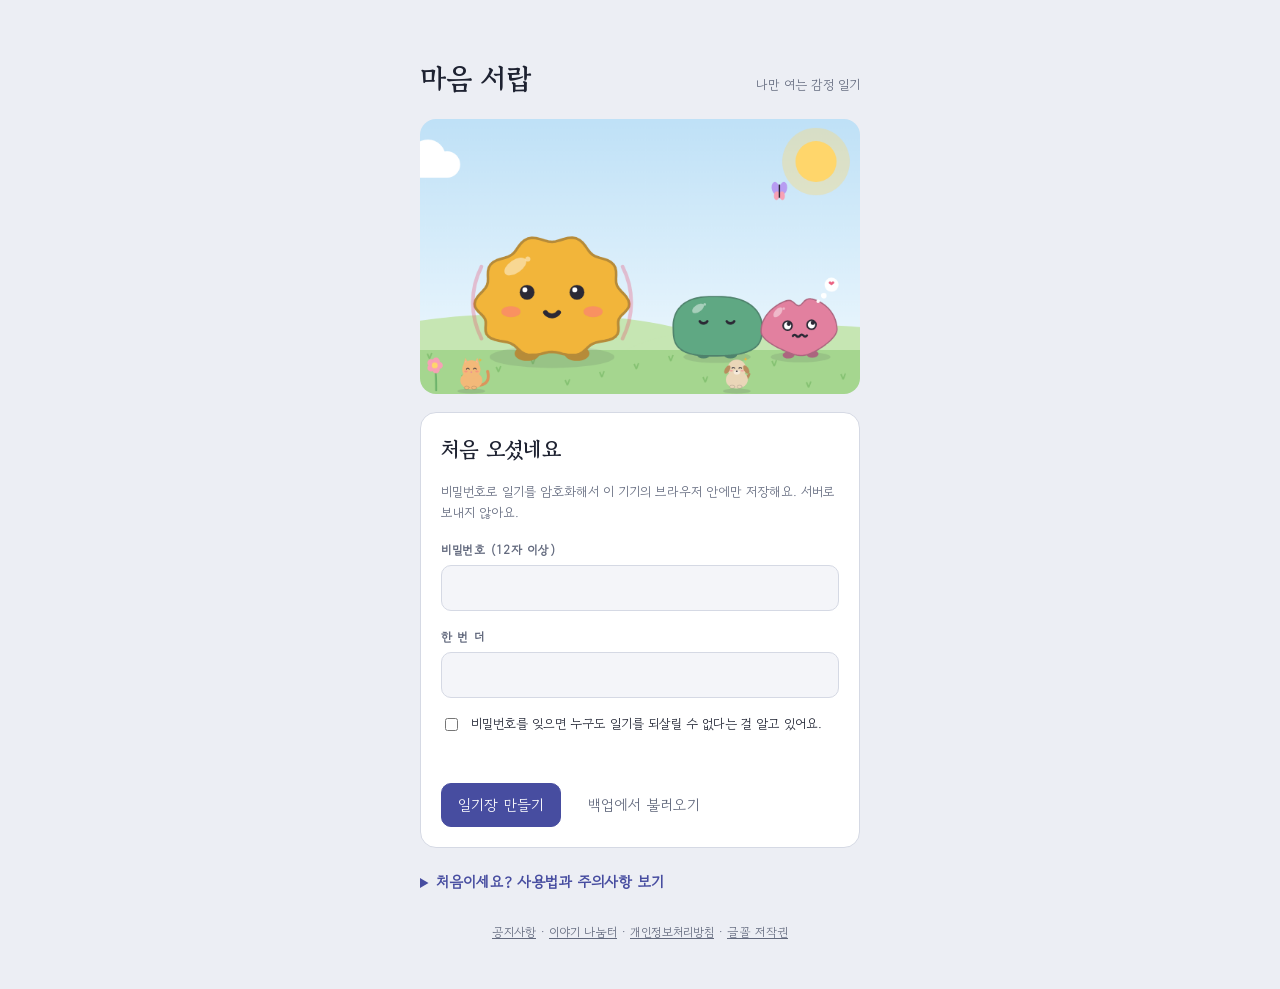
==== index.html @ 849ded2a "Link notices from diary footer" ====
<!doctype html>
<html lang="ko">
<head>
<meta charset="utf-8">
<meta name="viewport" content="width=device-width, initial-scale=1, viewport-fit=cover">
<title>마음 서랍</title>
<meta name="description" content="세밀한 감정 단어와 귀여운 감정 캐릭터로 쓰는, 나만 여는 감정 일기">
<meta name="referrer" content="no-referrer">
<meta http-equiv="Content-Security-Policy" content="default-src 'self'; script-src 'self' 'unsafe-inline'; style-src 'self' 'unsafe-inline'; img-src 'self' blob: data:; media-src 'self' blob:; connect-src 'self'; font-src 'self'; object-src 'none'; base-uri 'self'; form-action 'none'">
<meta name="theme-color" content="#474DA0">
<link rel="stylesheet" href="fonts/fonts.css">
<link rel="manifest" href="manifest.webmanifest">
<link rel="icon" href="icon-192.png">
<link rel="apple-touch-icon" href="apple-touch-icon.png">
<style>
:root{color-scheme:light;padding-top:env(safe-area-inset-top,0px);padding-bottom:env(safe-area-inset-bottom,0px)}
body{margin:0;font-family:system-ui,sans-serif;font-size:14px}
img{max-width:100%}
[hidden]{display:none!important}
.site-foot{text-align:center;font-size:12px;color:var(--muted);padding-top:24px}
.site-foot a{color:var(--muted)}
</style>

<meta name="claude:viewport-fit-sides" content="cover">
<style>
/* Layout: 한 줄 세로 흐름의 일기장. 잠금 화면 → 쓰기 / 기록 / 보관 세 탭. 그림은 감정 색으로 자동 생성 */
:root{
  --bg:#ECEEF4; --surface:#FFFFFF; --sunk:#F4F5F9; --ink:#1E2231; --muted:#636A7E; --line:#D5D9E4;
  --accent:#474DA0; --accent-ink:#FFFFFF; --danger:#B83A32;
  --f-display:"Gowun Batang",serif;
  --f-ui:"Gowun Dodum","Apple SD Gothic Neo","Malgun Gothic",system-ui,sans-serif;
}
@media (prefers-color-scheme: dark){:root:not([data-theme="light"]){
  --bg:#13151D; --surface:#1C1F2A; --sunk:#171922; --ink:#E7E9F1; --muted:#9BA1B5; --line:#2D3142;
  --accent:#A2A7F2; --accent-ink:#15172A; --danger:#F08A80; color-scheme:dark}}
:root[data-theme="dark"]{
  --bg:#13151D; --surface:#1C1F2A; --sunk:#171922; --ink:#E7E9F1; --muted:#9BA1B5; --line:#2D3142;
  --accent:#A2A7F2; --accent-ink:#15172A; --danger:#F08A80; color-scheme:dark}
body{background:var(--bg);color:var(--ink);font-family:var(--f-ui);font-size:15px;line-height:1.6;
  padding-left:max(16px,env(safe-area-inset-left,0px));padding-right:max(16px,env(safe-area-inset-right,0px));padding-block:20px 48px}
*{box-sizing:border-box}
.wrap{max-width:760px;margin:0 auto;display:flex;flex-direction:column;gap:20px}
h1,h2,h3{font-family:var(--f-display);font-weight:700;text-wrap:balance;margin:0}
h1{font-size:28px;letter-spacing:-.01em}
h2{font-size:21px}
p{margin:0}
.muted{color:var(--muted)}
.small{font-size:13px}
button,input,textarea,select{font:inherit;color:inherit}
button{cursor:pointer}
:focus-visible{outline:2px solid var(--accent);outline-offset:2px}
.btn{border:1px solid var(--line);background:var(--surface);border-radius:10px;padding:9px 16px;font-weight:500}
.btn:hover{border-color:var(--accent)}
.btn.primary{background:var(--accent);color:var(--accent-ink);border-color:var(--accent)}
.btn.primary:hover{filter:brightness(1.08)}
.btn.danger{color:var(--danger);border-color:var(--danger);background:transparent}
.btn.ghost{background:transparent;border-color:transparent;color:var(--muted)}
.btn.ghost:hover{color:var(--ink)}
.btn:disabled{opacity:.5;cursor:not-allowed}
.btn.big{padding:12px 22px;font-size:16px;border-radius:12px}
.backup-main{border-color:var(--accent)}
input[type=password],input[type=text],input[type=date],textarea{width:100%;background:var(--sunk);border:1px solid var(--line);border-radius:10px;padding:10px 12px}
#eTitle{font-family:var(--f-display)}
textarea{resize:vertical;min-height:140px;font-family:var(--f-display);font-size:16px;line-height:1.85}
label.lbl{display:block;font-size:12px;font-weight:600;letter-spacing:.06em;color:var(--muted);margin-bottom:6px}
.field{display:flex;flex-direction:column}
.row{display:flex;gap:10px;flex-wrap:wrap;align-items:center}
.panel{background:var(--surface);border:1px solid var(--line);border-radius:16px;padding:20px;display:flex;flex-direction:column;gap:16px}
.msg{font-size:13px;min-height:1.2em}
.msg.err{color:var(--danger)}
.msg.ok{color:var(--accent)}

/* lock */
.lock{max-width:440px;margin:4vh auto 0;display:flex;flex-direction:column;gap:18px}
.lock canvas{width:100%;height:auto;border-radius:16px;display:block}
.brand{display:flex;align-items:baseline;justify-content:space-between;gap:12px}

/* header + tabs */
header.top{display:flex;justify-content:space-between;align-items:center;gap:12px;flex-wrap:wrap}
.tabs{display:flex;gap:4px;background:var(--surface);border:1px solid var(--line);border-radius:12px;padding:4px}
.tabs button{border:0;background:transparent;padding:7px 14px;border-radius:9px;color:var(--muted);font-weight:500}
.tabs button[aria-selected=true]{background:var(--accent);color:var(--accent-ink)}

/* art */
.art{width:100%;height:auto;aspect-ratio:16/10;border-radius:14px;display:block;max-width:100%}

/* emotion picker */
.fams{display:flex;gap:6px;flex-wrap:wrap}
.fam{border:1px solid var(--line);background:var(--sunk);border-radius:999px;padding:5px 12px 5px 9px;font-size:13px;display:inline-flex;align-items:center;gap:6px}
.fam .dot{width:10px;height:10px;border-radius:50%}
.fam[aria-pressed=true]{border-color:var(--ink);background:var(--surface);font-weight:600}
.words{display:grid;grid-template-columns:repeat(auto-fill,minmax(170px,1fr));gap:8px;max-height:300px;overflow:auto;padding:2px}
.word{text-align:left;border:1px solid var(--line);background:var(--surface);border-radius:10px;padding:6px 10px 6px 6px;display:grid;grid-template-columns:44px 1fr;gap:6px;align-items:center;min-width:0;border-left-width:4px}
.word canvas{width:44px;height:44px;display:block}
.word div{display:flex;flex-direction:column;gap:1px;min-width:0}
.word b{font-family:var(--f-display);font-size:16px;font-weight:700}
.word span{font-size:12px;color:var(--muted);line-height:1.4}
.word[aria-pressed=true]{background:var(--sunk);outline:2px solid var(--ink);outline-offset:-1px}
.chips{display:flex;gap:6px;flex-wrap:wrap;min-height:30px;align-items:center}
.chip{display:inline-flex;align-items:center;gap:6px;border-radius:999px;padding:3px 10px;font-size:13px;font-weight:600;border:1px solid var(--line);background:var(--sunk)}
.chip i{width:8px;height:8px;border-radius:50%;display:inline-block}
.chip.main{border-color:var(--accent);background:var(--surface)}
.deco{border:1px solid var(--line);border-radius:12px;padding:10px 14px;background:var(--sunk)}
.deco summary{cursor:pointer;font-weight:600}
.deco-body{display:flex;flex-direction:column;gap:12px;padding-top:12px}
.chip button{border:0;background:none;padding:0 0 0 2px;color:var(--muted);font-size:15px;line-height:1}
input[type=range]{width:100%;accent-color:var(--accent)}
.scale{display:flex;justify-content:space-between;font-size:12px;color:var(--muted)}

/* list */
.month{display:flex;flex-direction:column;gap:10px}
.month-head{display:flex;justify-content:space-between;align-items:center;gap:10px;flex-wrap:wrap}
.strip{display:flex;gap:3px;flex-wrap:wrap}
.strip i{width:10px;height:10px;border-radius:3px}
.card{display:grid;grid-template-columns:132px 1fr;gap:14px;text-align:left;background:var(--surface);border:1px solid var(--line);border-radius:14px;padding:10px;align-items:center;width:100%}
.card:hover{border-color:var(--accent)}
.card canvas{width:132px;height:auto;aspect-ratio:16/10;border-radius:9px;display:block}
.card .meta{min-width:0;display:flex;flex-direction:column;gap:4px}
.card .date{font-size:12px;color:var(--muted);font-variant-numeric:tabular-nums}
.card .t{font-family:var(--f-display);font-weight:700;font-size:17px;overflow:hidden;text-overflow:ellipsis;white-space:nowrap}
.card .ex{font-family:var(--f-display);font-size:13px;color:var(--muted);overflow:hidden;display:-webkit-box;-webkit-line-clamp:2;-webkit-box-orient:vertical}
.cal{display:grid;grid-template-columns:repeat(7,minmax(0,1fr));gap:4px}
.cal .dow{font-size:12px;text-align:center;color:var(--muted);font-weight:600}
.cal .sun{color:var(--danger)}
.day{aspect-ratio:1/1.1;border-radius:10px;background:var(--sunk);border:1px solid transparent;display:flex;flex-direction:column;align-items:center;padding:3px 2px;min-width:0;position:relative;font:inherit;color:inherit}
.day .n{font-size:11px;font-variant-numeric:tabular-nums;color:var(--muted);align-self:flex-start;padding-left:4px;line-height:1.2}
.day canvas{width:82%;max-width:60px;height:auto;aspect-ratio:1;margin-top:-2px}
.day:not(.blank){cursor:pointer}
.day.has{border-color:var(--line)}
.day:not(.blank):hover{border-color:var(--accent)}
.day.today{outline:2px solid var(--accent);outline-offset:-1px}
.day.sel{border-color:var(--ink);border-width:2px}
.day.blank{background:transparent}
.day .cnt{position:absolute;top:3px;right:4px;font-size:10px;font-weight:600;background:var(--ink);color:var(--bg);border-radius:999px;min-width:16px;height:16px;line-height:16px;text-align:center}
@media (prefers-reduced-motion:no-preference){.day.has:hover canvas{animation:boing .45s cubic-bezier(.3,1.6,.5,1)}}
.month-top{display:flex;align-items:center;gap:12px;background:var(--sunk);border-radius:12px;padding:8px 12px}
.month-top canvas{width:60px;height:60px}
.month-top div{display:flex;flex-direction:column}
.month-top b{font-family:var(--f-display);font-size:20px}
.mgrid{display:grid;grid-template-columns:repeat(auto-fill,minmax(96px,1fr));gap:8px}
.mthumb{position:relative;aspect-ratio:1;border-radius:10px;overflow:hidden;background:var(--sunk);border:1px solid var(--line);display:flex;align-items:center;justify-content:center;max-width:100%}
.mthumb img,.mthumb video{width:100%;height:100%;object-fit:cover;display:block}
.mthumb.click{cursor:pointer}
.mph{font-size:12px;color:var(--muted);text-align:center;padding:6px}
.mthumb .play{position:absolute;left:6px;bottom:6px;background:rgba(0,0,0,.55);color:#FFFFFF;border-radius:999px;width:24px;height:24px;font-size:10px;display:flex;align-items:center;justify-content:center}
.mthumb .mx{position:absolute;top:4px;right:4px;width:26px;height:26px;border-radius:50%;border:0;background:rgba(0,0,0,.6);color:#FFFFFF;font-size:16px;line-height:1}
.viewer{position:fixed;inset:0;z-index:50;background:rgba(10,10,16,.92);display:flex;flex-direction:column;align-items:center;justify-content:center;gap:14px;padding:max(16px,env(safe-area-inset-top,0px)) max(16px,env(safe-area-inset-right,0px)) max(16px,env(safe-area-inset-bottom,0px)) max(16px,env(safe-area-inset-left,0px))}
.viewer img,.viewer video{max-width:100%;max-height:80vh;border-radius:10px}
.cal-hint{font-size:12px;color:var(--muted)}
.empty{text-align:center;padding:40px 16px;color:var(--muted);display:flex;flex-direction:column;gap:12px;align-items:center}
.body-text{font-family:var(--f-display);font-size:17px;line-height:1.95;white-space:pre-wrap;word-break:keep-all;overflow-wrap:anywhere}
.notice{border:1px solid var(--line);background:var(--sunk);border-radius:14px;padding:14px 16px;display:flex;flex-direction:column;gap:8px}
.notice h3{font-size:16px}
.notice ul{margin:0;padding-left:18px;display:flex;flex-direction:column;gap:4px;font-size:13px;line-height:1.55}
.notice li b{color:var(--ink)}
.notice .soft{font-size:12px;color:var(--muted)}
.notice ol{margin:0;padding-left:20px;display:flex;flex-direction:column;gap:8px;font-size:13px;line-height:1.6}
.notice ol li::marker{font-weight:700;color:var(--accent)}
.help-toggle{display:flex;flex-direction:column;gap:12px}
.help-toggle summary{cursor:pointer;font-weight:600;color:var(--accent);padding:4px 0}
.help-toggle[open] summary{margin-bottom:12px}
.help-toggle .notice+.notice{margin-top:12px}
.confirm{border:1px solid var(--danger);border-radius:12px;padding:14px;display:flex;flex-direction:column;gap:10px}
@media (max-width:480px){.card{grid-template-columns:96px 1fr}.card canvas{width:96px}h1{font-size:24px}}
@media (prefers-reduced-motion:no-preference){.boing{animation:boing .45s cubic-bezier(.3,1.6,.5,1)}@keyframes boing{0%{transform:scale(.85)}60%{transform:scale(1.08)}100%{transform:scale(1)}}.fade{animation:fade .35s ease}@keyframes fade{from{opacity:.4;transform:translateY(4px)}to{opacity:1;transform:none}}}
</style>
</head>
<body>


<!-- ============ 잠금 화면 ============ -->
<section id="lockView" class="lock">
  <div class="brand"><h1>마음 서랍</h1><span class="muted small">나만 여는 감정 일기</span></div>
  <canvas id="lockArt" width="600" height="375" aria-hidden="true"></canvas>
  <div id="noStorage" class="panel" hidden><p class="msg err">이 창에서는 브라우저 저장소를 쓸 수 없어요. 시크릿 창이거나 사이트 데이터가 막혀 있을 수 있어요. 일반 창에서 열어 주세요.</p></div>

  <form id="setupForm" class="panel" hidden autocomplete="off">
    <h2>처음 오셨네요</h2>
    <p class="muted small">비밀번호로 일기를 암호화해서 이 기기의 브라우저 안에만 저장해요. 서버로 보내지 않아요.</p>
    <div class="field"><label class="lbl" for="pw1">비밀번호 (12자 이상)</label><input id="pw1" type="password" minlength="12" required></div>
    <div class="field"><label class="lbl" for="pw2">한 번 더</label><input id="pw2" type="password" required></div>
    <label class="row small"><input id="pwAgree" type="checkbox" required> 비밀번호를 잊으면 누구도 일기를 되살릴 수 없다는 걸 알고 있어요.</label>
    <p id="setupMsg" class="msg"></p>
    <div class="row"><button class="btn primary" type="submit">일기장 만들기</button><button class="btn ghost" type="button" id="toImport1">백업에서 불러오기</button></div>
  </form>

  <form id="unlockForm" class="panel" hidden autocomplete="off">
    <div class="field"><label class="lbl" for="pwIn">비밀번호</label><input id="pwIn" type="password" required autofocus></div>
    <p id="unlockMsg" class="msg"></p>
    <div class="row"><button class="btn primary" type="submit">열기</button><button class="btn ghost" type="button" id="forgotBtn">비밀번호를 잊었어요</button></div>
    <div id="forgotBox" class="confirm" hidden>
      <p class="small">비밀번호 없이는 열 수 없어요. 백업 파일이나 코드가 있다면 그걸로 불러올 수 있고, 아니면 모든 기록을 지우고 새로 시작해야 해요. 지우려면 아래에 <b>모두 지우기</b>라고 적어 주세요.</p>
      <input id="wipeText" type="text" placeholder="모두 지우기">
      <div class="row"><button class="btn danger" type="button" id="wipeBtn">기록 모두 지우기</button><button class="btn ghost" type="button" id="toImport2">백업에서 불러오기</button></div>
    </div>
  </form>

  <div id="importBoxLock" class="panel" hidden></div>
  <details class="help-toggle"><summary>처음이세요? 사용법과 주의사항 보기</summary><div class="guide-slot"></div><div class="notice-slot"></div></details>
</section>

<!-- ============ 앱 ============ -->
<div id="appView" class="wrap" hidden>
  <header class="top">
    <h1>마음 서랍</h1>
    <div class="row">
      <nav class="tabs" role="tablist">
        <button role="tab" id="tab-write" aria-selected="true">쓰기</button>
        <button role="tab" id="tab-list" aria-selected="false">기록</button>
        <button role="tab" id="tab-vault" aria-selected="false">백업</button>
        <button role="tab" id="tab-help" aria-selected="false">안내</button>
      </nav>
      <button class="btn" id="lockBtn" title="잠그기">잠그기</button>
    </div>
  </header>

  <div id="firstNotice" class="notice" hidden><div class="row" style="justify-content:space-between"><h3>마음 서랍에 오신 걸 환영해요</h3><button class="btn ghost small" id="hideNotice">확인했어요</button></div><p class="small">처음이라면 <b>안내</b> 탭에서 사용법과 주의사항을 먼저 읽어 주세요. 비밀번호를 잊거나 브라우저 기록을 지우면 일기가 사라질 수 있어서, 가끔 <b>백업</b> 탭에서 백업 파일을 저장해 두는 게 좋아요.</p></div>
  <div id="backupNudge" class="notice" hidden><div class="row" style="justify-content:space-between"><h3 id="nudgeTitle">백업한 지 오래됐어요</h3><button class="btn primary" id="nudgeGo">지금 백업하기</button></div><p class="small muted">휴대폰을 잃어버리거나 앱을 지워도 일기를 되살릴 수 있게, 백업 파일을 하나 저장해 두세요.</p></div>

  <!-- 쓰기 -->
  <section id="v-write" class="panel fade">
    <div class="row" style="justify-content:space-between"><h2 id="writeTitle">오늘의 마음</h2><input id="eDate" type="date" style="width:auto"></div>
    <canvas id="previewArt" class="art" width="600" height="375" aria-label="고른 감정으로 그려진 그림"></canvas>
    <div class="row" style="justify-content:space-between"><span class="muted small">대표 감정이 크게, 나머지 감정은 고른 순서대로 작게 나와요. 세기를 올리면 더 크게 움직여요.</span></div>
    <details class="deco" open><summary>그림 꾸미기</summary>
      <div class="deco-body">
        <div class="field"><span class="lbl">배경</span><div id="sceneChips" class="fams"></div></div>
        <div class="field"><span class="lbl">동물 친구</span><div id="animalChips" class="fams"></div></div>
        <div class="field"><span class="lbl">소품</span><div id="propChips" class="fams"></div></div>
        <p class="muted small">동물 친구와 꽃, 화분, 풍선, 구름은 대표 감정에 따라 표정과 모양이 바뀌어요.</p>
      </div>
    </details>

    <div class="field">
      <label class="lbl">지금 마음에 가까운 단어 (몇 개든 괜찮아요 · 단어를 누르면 대표 감정이 돼요)</label>
      <div id="chips" class="chips"></div>
    </div>
    <input id="search" type="text" placeholder="단어 검색 (예: 허전, 뿌듯)">
    <div id="fams" class="fams"></div>
    <div id="words" class="words"></div>

    <div class="field">
      <label class="lbl" for="intensity">얼마나 강했나요</label>
      <input id="intensity" type="range" min="1" max="5" value="3">
      <div class="scale"><span>살짝</span><span>보통</span><span>아주 강하게</span></div>
    </div>
    <div class="field"><label class="lbl" for="eTitle">한 줄 제목</label><input id="eTitle" type="text" maxlength="60" placeholder="오늘을 한 줄로 부른다면"></div>
    <div class="field"><label class="lbl" for="eBody">무슨 일이 있었나요</label><textarea id="eBody" placeholder="그 감정이 들었던 순간, 몸에서 느껴진 것, 하고 싶었던 말…"></textarea></div>
    <div class="field"><label class="lbl">사진·영상 (최대 10개, 영상은 50MB까지)</label><div id="mediaGrid" class="mgrid"></div>
      <label class="btn" for="mediaIn" style="align-self:flex-start;margin-top:10px">사진·영상 넣기</label><input id="mediaIn" type="file" accept="image/*,video/*" multiple hidden></div>
    <p id="saveMsg" class="msg"></p>
    <div class="row"><button class="btn primary" id="saveBtn">서랍에 넣기</button><button class="btn ghost" id="cancelEdit" hidden>수정 취소</button></div>
  </section>

  <!-- 기록 -->
  <section id="v-list" class="fade" hidden style="display:flex;flex-direction:column;gap:22px"></section>

  <!-- 상세 -->
  <section id="v-detail" class="panel fade" hidden></section>

  <!-- 안내 -->
  <section id="v-help" class="fade" hidden style="display:flex;flex-direction:column;gap:16px"><div class="guide-slot"></div><div class="notice-slot"></div></section>

  <!-- 보관 -->
  <section id="v-vault" class="fade" hidden style="display:flex;flex-direction:column;gap:16px">
    <div class="panel backup-main">
      <h2>백업 파일 저장</h2>
      <p class="muted small">일기는 이 기기 안에만 있어서, 앱을 지우거나 휴대폰을 바꾸면 사라져요. 버튼 한 번이면 일기와 사진·영상을 파일 하나에 담아 둘 수 있어요. 파일도 암호화되지만, 쉬운 비밀번호는 추측될 수 있어요.</p>
      <p id="lastBackup" class="small"></p>
      <label class="row small"><input type="checkbox" id="bkMedia" checked> 사진·영상도 함께 담기</label>
      <div class="row"><button class="btn primary big" id="saveBackupFile">백업 파일 저장</button><button class="btn" id="shareBackupFile" hidden>카톡·드라이브로 보내기</button></div>
      <p id="bkMsg" class="msg"></p>
      <p class="muted small">저장한 파일은 '다운로드' 폴더에 들어가요. 구글 드라이브나 나에게 보내기로 한 번 더 옮겨 두면 더 안전해요. 되살릴 때는 아래 '백업에서 불러오기'에서 그 파일을 고르면 돼요.</p>
    </div>
    <details class="deco"><summary>백업 코드로 복사하기 (글만, 사진·영상 제외)</summary>
      <div class="deco-body">
        <textarea id="backupOut" readonly style="min-height:90px;font-family:ui-monospace,monospace;font-size:12px"></textarea>
        <div class="row"><button class="btn" id="copyBackup">코드 복사</button><span id="copyMsg" class="msg ok"></span></div>
      </div>
    </details>
    <div id="importBoxApp" class="panel"></div>
    <form class="panel" id="pwChange" autocomplete="off">
      <h2>비밀번호 바꾸기</h2>
      <div class="field"><label class="lbl" for="pwOld">지금 비밀번호</label><input id="pwOld" type="password" required></div>
      <div class="field"><label class="lbl" for="pwNew">새 비밀번호 (12자 이상)</label><input id="pwNew" type="password" minlength="12" required></div>
      <p id="pwMsg" class="msg"></p>
      <div class="row"><button class="btn" type="submit">바꾸기</button></div>
    </form>
    <p class="muted small">10분 동안 아무것도 안 하면 자동으로 잠겨요.</p>
  </section>
</div>

<script>
(()=>{
/* ---------- 감정 단어 ---------- */
const FAM = {
 joy:{name:'기쁨',col:'#F2B53A',words:[['뿌듯한','해낸 일이 스스로 자랑스러운'],['설레는','곧 올 일에 마음이 두근거리는'],['벅찬','감정이 가슴에 가득 차오르는'],['홀가분한','짐을 내려놓은 듯 가벼운'],['흐뭇한','바라보며 미소가 번지는'],['들뜬','기대로 마음이 붕 떠 있는'],['짜릿한','순간 전율이 오는'],['개운한','막힌 게 풀려 상쾌한'],['감격스러운','마음 깊이 크게 감동한'],['신나는','흥이 나서 몸이 들썩이는'],['만족스러운','이만하면 됐다 싶은'],['통쾌한','속이 시원하게 뚫리는']]},
 calm:{name:'평온',col:'#5FA883',words:[['편안한','긴장 없이 마음이 놓인'],['느긋한','서두를 것 없이 여유로운'],['차분한','마음이 가라앉아 고른'],['안도하는','걱정하던 일이 지나가 놓이는'],['포근한','감싸 안긴 듯 따뜻한'],['고요한','안팎이 조용히 잠잠한'],['담담한','크게 흔들리지 않고 덤덤한'],['아늑한','작고 안전한 곳에 있는 듯한'],['나른한','힘이 풀려 기분 좋게 늘어지는'],['충만한','부족함 없이 꽉 찬']]},
 love:{name:'애정',col:'#E2809F',words:[['고마운','받은 마음에 갚고 싶은'],['애틋한','아끼는 마음에 안타까운'],['그리운','떠난 것이 다시 보고 싶은'],['다정한','따뜻하게 대하고 싶은'],['뭉클한','가슴이 찡하게 울리는'],['든든한','믿을 곳이 있어 마음이 놓이는'],['정겨운','오래 알던 것처럼 친근한'],['사랑스러운','귀엽고 아끼고 싶은'],['반가운','만나서 기쁜'],['연민','상대의 아픔이 내 일처럼 아픈']]},
 sad:{name:'슬픔',col:'#5584CC',words:[['서운한','기대만큼 마음을 못 받은'],['허전한','있던 것이 빠져 빈 듯한'],['쓸쓸한','혼자인 게 차갑게 느껴지는'],['울적한','마음이 가라앉아 무거운'],['먹먹한','목이 메어 말이 안 나오는'],['아련한','희미하게 떠올라 아린'],['서글픈','처지가 안쓰러워 슬픈'],['공허한','속이 텅 빈'],['막막한','앞이 보이지 않는'],['상실감','소중한 것을 잃은'],['처량한','내 모습이 초라하고 가엾은'],['속상한','일이 틀어져 마음이 아픈']]},
 anger:{name:'분노',col:'#D5493F',words:[['억울한','잘못 없이 탓을 받은'],['분한','당한 일이 원통하고 화나는'],['짜증나는','자꾸 거슬려 신경이 곤두서는'],['답답한','막혀서 숨이 꽉 막히는'],['괘씸한','예의 없는 태도에 화나는'],['약오르는','놀림받은 듯 은근히 화나는'],['언짢은','마음에 들지 않아 불쾌한'],['울컥한','감정이 갑자기 치밀어 오르는'],['배신감','믿었던 사람에게 등 돌림 당한'],['불공평한','나만 손해 보는 듯한'],['질투나는','남이 가진 게 탐나고 불편한']]},
 anxiety:{name:'불안',col:'#8466C4',words:[['초조한','시간에 쫓겨 마음이 급한'],['조마조마한','잘못될까 가슴 졸이는'],['걱정스러운','앞일이 마음에 걸리는'],['막연한 불안','이유 없이 마음이 불편한'],['긴장된','몸과 마음이 굳어 있는'],['위축된','작아지고 움츠러든'],['두려운','다가올 일이 무서운'],['안절부절','가만히 있지 못하는'],['심란한','마음이 어수선하게 흩어진'],['압박감','짓눌리는 듯 무거운']]},
 shame:{name:'부끄러움',col:'#DD8D5C',words:[['민망한','남 보기 낯 뜨거운'],['창피한','실수가 드러나 부끄러운'],['쑥스러운','칭찬이나 관심이 어색한'],['미안한','남에게 폐를 끼친 것 같은'],['죄책감','내 잘못이 무겁게 남은'],['후회되는','그때 다르게 했어야 했던'],['무안한','무시당한 듯 머쓱한'],['자괴감','스스로가 한심하게 느껴지는'],['머쓱한','어색해서 멋쩍은'],['열등감','남보다 못하다고 느끼는']]},
 tired:{name:'지침',col:'#868E99',words:[['지친','기운이 다 빠진'],['무기력한','무엇도 할 힘이 없는'],['귀찮은','움직이기 싫은'],['멍한','생각이 멈춘 듯한'],['지루한','시간이 안 가는'],['맥빠진','기대가 꺾여 힘이 빠진'],['시큰둥한','별 관심이 가지 않는'],['무감각한','아무것도 느껴지지 않는'],['소진된','다 써버려 남은 게 없는'],['권태로운','같은 일상이 지겨운']]},
 mixed:{name:'복잡',col:'#3A9DA3',words:[['싱숭생숭한','마음이 들떠 갈피를 못 잡는'],['착잡한','여러 생각이 얽혀 무거운'],['시원섭섭한','후련하면서도 아쉬운'],['뒤숭숭한','어수선하고 불안한'],['얼떨떨한','갑작스러워 정신이 없는'],['당황스러운','예상 밖이라 어쩔 줄 모르는'],['미묘한','딱 집어 말하기 어려운'],['아쉬운','조금 모자라 미련이 남는'],['씁쓸한','결과가 개운치 않은'],['양가감정','좋으면서도 싫은']]},
 timid:{name:'소심',col:'#C49A6C',words:[['머뭇거리는','말을 꺼낼까 말까 망설이는'],['눈치 보이는','남의 기분을 자꾸 살피게 되는'],['주눅 든','기가 꺾여 작아진'],['조심스러운','실수할까 봐 살금살금'],['낯가리는','처음 보는 사람이 어색한'],['소심한','작은 일에도 마음이 쓰이는'],['기죽은','자신감이 쏙 빠진'],['움츠러든','몸과 마음이 작게 웅크린'],['망설이는','결정을 못 하고 서성이는'],['마음 졸이는','혼자 속으로 애태우는']]},
 prickly:{name:'까칠',col:'#8DB33F',words:[['까칠한','건드리면 날이 서는'],['예민한','작은 자극에도 신경이 곤두서는'],['못마땅한','마음에 차지 않아 불만스러운'],['심술 난','괜히 어깃장을 놓고 싶은'],['삐친','서운해서 토라진'],['뾰로통한','입이 쭉 나온 채 시무룩한'],['꼬인','말이 곱게 안 나가는'],['날카로운','말과 마음에 가시가 돋은'],['퉁명스러운','대답이 무뚝뚝하게 나가는'],['신경질 나는','사소한 일에 왈칵 짜증이 나는']]}
};
const WORD2FAM = {}; const WORD2DESC = {};
for (const k in FAM) for (const [w,d] of FAM[k].words){WORD2FAM[w]=k;WORD2DESC[w]=d;}

/* ---------- 유틸 ---------- */
const $ = id => document.getElementById(id);
const el = (tag, attrs={}, kids=[]) => {const e=document.createElement(tag);for(const k in attrs){if(k==='text')e.textContent=attrs[k];else if(k==='style')e.style.cssText=attrs[k];else e.setAttribute(k,attrs[k]);}for(const c of [].concat(kids))if(c)e.append(c);return e;};
const today = () => {const d=new Date();return d.getFullYear()+'-'+String(d.getMonth()+1).padStart(2,'0')+'-'+String(d.getDate()).padStart(2,'0');};
const fmtDate = s => {const [y,m,d]=s.split('-').map(Number);const wd='일월화수목금토'[new Date(y,m-1,d).getDay()];return `${m}월 ${d}일 (${wd})`;};
const newSeed = () => (Math.random()*2**32)>>>0;
const uid = () => Date.now().toString(36)+Math.random().toString(36).slice(2,7);

/* ---------- 저장소 ---------- */
const KEY='maeum-seorap.vault';
const store={
  ok(){try{localStorage.setItem('__t','1');localStorage.removeItem('__t');return true}catch(e){return false}},
  get(){try{return localStorage.getItem(KEY)}catch(e){return null}},
  set(v){try{localStorage.setItem(KEY,v);return true}catch(e){return false}},
  del(){try{localStorage.removeItem(KEY)}catch(e){}}
};

/* ---------- 암호화 (PBKDF2 + AES-GCM) ---------- */
const te=new TextEncoder(), td=new TextDecoder();
const toB64=u8=>{let s='';for(let i=0;i<u8.length;i+=0x8000)s+=String.fromCharCode.apply(null,u8.subarray(i,i+0x8000));return btoa(s);};
const fromB64=s=>{const b=atob(s);const u=new Uint8Array(b.length);for(let i=0;i<b.length;i++)u[i]=b.charCodeAt(i);return u;};
async function deriveKey(pw,salt){
  const base=await crypto.subtle.importKey('raw',te.encode(pw),'PBKDF2',false,['deriveKey']);
  return crypto.subtle.deriveKey({name:'PBKDF2',salt,iterations:250000,hash:'SHA-256'},base,{name:'AES-GCM',length:256},false,['encrypt','decrypt']);
}
async function encryptVault(key,salt,obj){
  const iv=crypto.getRandomValues(new Uint8Array(12));
  const ct=new Uint8Array(await crypto.subtle.encrypt({name:'AES-GCM',iv},key,te.encode(JSON.stringify(obj))));
  return JSON.stringify({app:'maeum-seorap',v:1,salt:toB64(salt),iv:toB64(iv),data:toB64(ct)});
}
async function openVault(str,pw){
  const v=JSON.parse(str); if(!v||v.app!=='maeum-seorap')throw new Error('format');
  const salt=fromB64(v.salt); const key=await deriveKey(pw,salt);
  const pt=await crypto.subtle.decrypt({name:'AES-GCM',iv:fromB64(v.iv)},key,fromB64(v.data));
  return {key,salt,data:JSON.parse(td.decode(pt))};
}

/* ---------- 상태 ---------- */
let securityBusy=false;
let S=null; // {key,salt,entries:[]}
let draft=null;

async function persist(){
  const s=await encryptVault(S.key,S.salt,{entries:S.entries});
  if(!store.set(s)) throw new Error('저장 공간에 쓸 수 없어요.');
}

/* ---------- 그림: 감정 캐릭터 ---------- */
const INK='#2B2935';
const hex2rgb=h=>[1,3,5].map(i=>parseInt(h.slice(i,i+2),16));
const mix=(h,w,t)=>{const a=hex2rgb(h),b=hex2rgb(w);return'rgb('+a.map((v,i)=>Math.round(v+(b[i]-v)*t)).join(',')+')';};
const reduceMotion=(()=>{try{return matchMedia('(prefers-reduced-motion: reduce)').matches}catch(e){return false}})();

/* 단어별 표정: 눈 입 눈썹 소품 움직임 ('-' = 없음/기본) */
const SPEC_SRC={
 '뿌듯한':'happy smirk - sparkle+blush puff','설레는':'sparkle smile - thump+blush pulse','벅찬':'tearful big - sparkle swell','홀가분한':'closed smile - wind float',
 '흐뭇한':'happy smile - blush sway','들뜬':'sparkle tongue - notes float','짜릿한':'wide grin - zap jitter','개운한':'closed open - sparkle breathe',
 '감격스러운':'tearful wavy - tears+sparkle pulse','신나는':'happy big - notes hop','만족스러운':'closed w - blush sway','통쾌한':'squeeze big - burst bounce',
 '편안한':'closed smile - - breathe','느긋한':'half smile - - sway','차분한':'line flat - - breathe','안도하는':'closed o - wind droop',
 '포근한':'closed smile - blush+glow breathe','고요한':'closed none - - still','담담한':'dot flat - - still','아늑한':'happy w - blush breathe',
 '나른한':'half tongue - zz melt','충만한':'happy smile - sparkle+glow swell',
 '고마운':'happy smile - heart1+blush bow','애틋한':'tearful smile sad heart1 sway','그리운':'up wavy - thought sway','다정한':'closed smile - blush tilt',
 '뭉클한':'tearful wavy - heart1 pulse','든든한':'dot grin - - puff','정겨운':'happy w - blush sway','사랑스러운':'heart open - hearts+blush pulse',
 '반가운':'sparkle big - exclaim hop','연민':'csad wavy sad heart1 bow',
 '서운한':'down pout sad - tilt','허전한':'dot flat - dotdot still','쓸쓸한':'half frown sad leaf sway','울적한':'half frown sad raincloud droop',
 '먹먹한':'tearful tremble sad - pulse','아련한':'up smile - faint+sparkle float','서글픈':'tearful frown sad tear droop','공허한':'empty flat - - still',
 '막막한':'dot o worried dotdot+sweat still','상실감':'csad frown sad tears droop','처량한':'tearful tremble sad raincloud shrink','속상한':'squeeze pout sad tear tilt',
 '억울한':'tearful tremble angry tear shake','분한':'dot grit angry steam shake','짜증나는':'half wavy angry vein jitter','답답한':'squeeze tremble - scribble puff',
 '괘씸한':'side frown angry vein still','약오르는':'squeeze pout - steam+blushred jitter','언짢은':'half frown flat - still','울컥한':'tearful tremble angry exclaim pulse',
 '배신감':'wide bigO angry crack shake','불공평한':'uneven pout angry vein tilt','질투나는':'side pout angry steam tilt',
 '초조한':'wide wavy worried sweat jitter','조마조마한':'squeeze tremble worried sweat shake','걱정스러운':'dot frown worried raincloud sway','막연한 불안':'wide flat worried fog jitter',
 '긴장된':'wide grit - sweat shake','위축된':'down o worried - shrink','두려운':'tearful tremble worried sweat shake','안절부절':'wide wavy worried sweat dart',
 '심란한':'spiral wavy - scribble sway','압박감':'squeeze grit - weight squash',
 '민망한':'side wavy - blushlines+sweat tilt','창피한':'squeeze wavy - blushred shrink','쑥스러운':'happy smile - blushlines sway','미안한':'csad wavy sad sweat bow',
 '죄책감':'down frown sad raincloud shrink','후회되는':'csad frown sad dotdot droop','무안한':'dot flat - sweat+dotdot still','자괴감':'half tremble sad raincloud droop',
 '머쓱한':'side smirk - sweat+blush tilt','열등감':'down pout worried - shrink',
 '지친':'half wavy - sweat melt','무기력한':'line flat - - melt','귀찮은':'half pout - dotdot melt','멍한':'dot o - dotdot still','지루한':'half bigO - zz sway',
 '맥빠진':'half wavy sad - shrink','시큰둥한':'side flat - - still','무감각한':'empty flat - - still','소진된':'spiral tongue - smoke melt','권태로운':'half frown - zz sway',
 '싱숭생숭한':'uneven wavy - notes+question float','착잡한':'half frown sad scribble still','시원섭섭한':'happy wavy - tear sway','뒤숭숭한':'wide wavy worried scribble jitter',
 '얼떨떨한':'spiral bigO - dizzy spin','당황스러운':'wide bigO worried sweat+exclaim shake','미묘한':'uneven smirk - question tilt','아쉬운':'side pout sad - sway',
 '씁쓸한':'half smirkdown - - still','양가감정':'uneven wavy - question+heart1 tilt',
 '머뭇거리는':'side wavy worried sweat sway','눈치 보이는':'side flat worried dotdot tilt','주눅 든':'down pout sad - shrink','조심스러운':'up o worried - still',
 '낯가리는':'side smile - blushlines shrink','소심한':'dot wavy worried sweat shrink','기죽은':'down frown sad - droop','움츠러든':'squeeze tremble worried sweat shrink',
 '망설이는':'side wavy worried question sway','마음 졸이는':'wide tremble worried sweat jitter',
 '까칠한':'half flat angry - still','예민한':'wide grit angry vein jitter','못마땅한':'half smirkdown flat - tilt','심술 난':'side smirk angry steam tilt',
 '삐친':'squeeze pout sad blush tilt','뾰로통한':'half pout flat blush tilt','꼬인':'side smirkdown angry scribble still','날카로운':'side flat angry zap still',
 '퉁명스러운':'half flat flat - still','신경질 나는':'squeeze grit angry vein shake',
 neutral:'dot flat - - breathe'
};
const SPEC={};for(const w in SPEC_SRC){const [e,m,b,x,mo]=SPEC_SRC[w].split(' ');SPEC[w]={e,m,b,x:x==='-'?[]:x.split('+'),mo};}
const FMO={joy:'bounce',calm:'breathe',love:'pulse',sad:'droop',anger:'shake',anxiety:'jitter',shame:'shrink',tired:'melt',mixed:'tilt',timid:'shrink',prickly:'tilt'};

function motion(mo,t,a){let dx=0,dy=0,sx=1,sy=1,rot=0;const S=Math.sin;
  switch(mo){
    case 'bounce':{const b=Math.abs(S(t*4));dy=-b*16*a;sy=1+(1-b)*.07*a;sx=1/sy;break;}
    case 'hop':{const b=Math.abs(S(t*3.2));dy=-b*30*a;sy=1+(1-b)*.1*a;sx=1/sy;break;}
    case 'sway':rot=S(t*1.3)*.08*a;break;
    case 'breathe':sy=1+S(t*1.5)*.03;sx=1-S(t*1.5)*.02;break;
    case 'pulse':{const p=Math.pow(Math.max(0,S(t*4)),8);sx=sy=1+p*.08*a;break;}
    case 'shake':rot=S(t*32)*.025*a;sx=1.03;sy=.98;break;
    case 'jitter':dx=S(t*7)*3*a;dy=S(t*13)*2*a;rot=S(t*9)*.035*a;break;
    case 'dart':dx=S(t*3)*28*a;rot=S(t*6)*.05;break;
    case 'droop':dy=S(t)*2;sy=.92;sx=1.06;break;
    case 'tilt':rot=.12+S(t*1.3)*.03;break;
    case 'shrink':sx=sy=.82+S(t*1.4)*.02;rot=-.06;break;
    case 'float':dy=-14-S(t*1.5)*8*a;break;
    case 'puff':sy=1.07+S(t*2)*.02;sx=1.03;break;
    case 'swell':sx=sy=1+(S(t*1.2)*.5+.5)*.08*a;break;
    case 'melt':sy=.82+S(t*.8)*.03;sx=1.15-S(t*.8)*.02;break;
    case 'still':sy=1+S(t*.8)*.01;break;
    case 'bow':rot=.18*Math.max(0,S(t*1.5));break;
    case 'squash':sy=.8+S(t*2)*.02;sx=1.13;break;
    case 'spin':rot=S(t*2)*.22;break;
    default:sy=1+S(t*1.5)*.02;
  }return{dx,dy,sx,sy,rot};}

function heart(c,x,y,s){c.beginPath();c.moveTo(x,y+s*.35);c.bezierCurveTo(x,y-s*.3,x-s,y-s*.3,x-s,y+s*.25);c.bezierCurveTo(x-s,y+s*.7,x,y+s,x,y+s*1.25);c.bezierCurveTo(x,y+s,x+s,y+s*.7,x+s,y+s*.25);c.bezierCurveTo(x+s,y-s*.3,x,y-s*.3,x,y+s*.35);c.fill();}
function drop(c,x,y,s,al){c.fillStyle=`rgba(110,170,235,${al})`;c.beginPath();c.moveTo(x,y-s*1.4);c.quadraticCurveTo(x+s,y,x,y+s);c.quadraticCurveTo(x-s,y,x,y-s*1.4);c.fill();}
function star4(c,x,y,s){c.beginPath();c.moveTo(x,y-s);c.quadraticCurveTo(x,y,x+s,y);c.quadraticCurveTo(x,y,x,y+s);c.quadraticCurveTo(x,y,x-s,y);c.quadraticCurveTo(x,y,x,y-s);c.fill();}

function eyes(c,type,rx,ry,t,ph){
  const ex=rx*.34,ey=-ry*.98,er=rx*.075,PI=Math.PI,blink=((t*.7+ph)%4)<.12?.15:1;
  const dot=(x,y,r)=>{c.fillStyle=INK;c.beginPath();c.ellipse(x,y,r,Math.max(.5,r*blink),0,0,7);c.fill();};
  const white=(x,y,r,px,py)=>{c.fillStyle='#FFFFFF';c.beginPath();c.arc(x,y,r,0,7);c.fill();c.save();c.lineWidth*=.7;c.stroke();c.restore();if(px!==undefined){c.fillStyle=INK;c.beginPath();c.arc(x+px,y+py,r*.45,0,7);c.fill();}};
  const shine=(x,y)=>{c.fillStyle='#FFFFFF';c.beginPath();c.arc(x-er*.4,y-er*.45,er*.45,0,7);c.fill();};
  c.strokeStyle=INK;c.fillStyle=INK;
  for(const s of [-1,1]){const x=s*ex,y=ey;
    switch(type){
      case 'dot':dot(x,y,er*1.05);break;
      case 'sparkle':dot(x,y,er*1.35);if(blink===1)shine(x,y);break;
      case 'tearful':dot(x,y,er*1.35);shine(x,y);c.beginPath();c.arc(x+er*.35,y+er*.4,er*.25,0,7);c.fill();
        c.save();c.strokeStyle='rgba(110,170,235,.95)';c.lineWidth*=.8;c.beginPath();c.arc(x,y,er*1.8,PI*.2,PI*.8);c.stroke();c.restore();break;
      case 'happy':c.beginPath();c.arc(x,y+er*1.3,er*1.6,PI*1.15,PI*1.85);c.stroke();break;
      case 'closed':c.beginPath();c.arc(x,y-er*.8,er*1.5,PI*.18,PI*.82);c.stroke();break;
      case 'csad':c.beginPath();c.moveTo(x-s*er*1.5,y-er*.4);c.lineTo(x+s*er*1.5,y+er*.5);c.stroke();break;
      case 'heart':c.fillStyle='#E8456B';heart(c,x,y-er*1.4,er*1.6);break;
      case 'wide':white(x,y,er*2,Math.sin(t*11)*er*.45,0);break;
      case 'side':white(x,y,er*1.7,er*.8,er*.1);break;
      case 'up':white(x,y,er*1.7,er*.5,-er*.7);break;
      case 'down':dot(x,y+er*.9,er*.9);break;
      case 'empty':white(x,y,er*1.7);break;
      case 'squeeze':{const e=er*1.3;c.beginPath();c.moveTo(x+s*e,y-e);c.lineTo(x-s*e,y);c.lineTo(x+s*e,y+e);c.stroke();break;}
      case 'half':c.beginPath();c.moveTo(x-er*1.5,y);c.lineTo(x+er*1.5,y);c.stroke();c.beginPath();c.arc(x,y,er*1.1,0,PI);c.fill();break;
      case 'line':c.beginPath();c.moveTo(x-er*1.4,y);c.lineTo(x+er*1.4,y);c.stroke();break;
      case 'spiral':{c.save();c.lineWidth*=.7;c.beginPath();for(let k=0;k<=40;k++){const a=k*.45+t*4*s,r=er*1.9*k/40;c.lineTo(x+Math.cos(a)*r,y+Math.sin(a)*r);}c.stroke();c.restore();break;}
      case 'uneven':if(s<0)dot(x,y,er*1.1);else{c.beginPath();c.moveTo(x-er*1.4,y);c.lineTo(x+er*1.4,y);c.stroke();}break;
    }}
}

function mouth(c,type,rx,ry,t){
  const my=-ry*.64,PI=Math.PI;c.fillStyle=INK;c.strokeStyle=INK;
  const D=(w,h)=>{c.beginPath();c.moveTo(-w,my-ry*.05);c.quadraticCurveTo(0,my+h,w,my-ry*.05);c.closePath();c.fill();};
  const tongue=(x,y,w)=>{c.fillStyle='#F07A8C';c.beginPath();c.ellipse(x,y,w,w*.7,0,0,7);c.fill();};
  switch(type){
    case 'smile':c.beginPath();c.arc(0,my-ry*.1,rx*.11,PI*.2,PI*.8);c.stroke();break;
    case 'open':D(rx*.15,ry*.26);break;
    case 'big':D(rx*.22,ry*.44);tongue(0,my+ry*.1,rx*.08);break;
    case 'tongue':D(rx*.14,ry*.24);tongue(rx*.04,my+ry*.07,rx*.055);break;
    case 'grin':c.beginPath();c.arc(0,my-ry*.22,rx*.2,PI*.2,PI*.8);c.stroke();break;
    case 'flat':c.beginPath();c.moveTo(-rx*.09,my);c.lineTo(rx*.09,my);c.stroke();break;
    case 'frown':c.beginPath();c.arc(0,my+ry*.14,rx*.15,PI*1.22,PI*1.78);c.stroke();break;
    case 'pout':c.beginPath();c.moveTo(-rx*.06,my+rx*.02);c.quadraticCurveTo(0,my-rx*.07,rx*.06,my+rx*.02);c.stroke();break;
    case 'o':c.beginPath();c.arc(0,my+ry*.02,rx*.045,0,7);c.stroke();break;
    case 'bigO':c.beginPath();c.ellipse(0,my+ry*.04,rx*.08,rx*.11,0,0,7);c.fill();break;
    case 'wavy':c.beginPath();c.moveTo(-rx*.2,my);for(let k=0;k<4;k++){const x0=-rx*.2+k*rx*.1;c.quadraticCurveTo(x0+rx*.05,my+(k%2?rx*.06:-rx*.06),x0+rx*.1,my);}c.stroke();break;
    case 'tremble':{c.beginPath();for(let i=0;i<=16;i++){const u=i/16;c.lineTo(-rx*.16+u*rx*.32,my+rx*.03-Math.sin(u*PI)*rx*.07+Math.sin(i*1.7+t*25)*rx*.014);}c.stroke();break;}
    case 'w':c.beginPath();c.arc(-rx*.055,my-ry*.05,rx*.055,PI*.1,PI*.95);c.stroke();c.beginPath();c.arc(rx*.055,my-ry*.05,rx*.055,PI*.05,PI*.9);c.stroke();break;
    case 'grit':{const w=rx*.17,h=rx*.1;c.fillStyle='#FFFFFF';c.beginPath();c.rect(-w,my-h/2,w*2,h);c.fill();c.save();c.lineWidth*=.6;c.stroke();c.beginPath();c.moveTo(-w,my);c.lineTo(w,my);for(let k=-1;k<=1;k++){c.moveTo(k*w/2,my-h/2);c.lineTo(k*w/2,my+h/2);}c.stroke();c.restore();break;}
    case 'smirk':c.beginPath();c.moveTo(-rx*.1,my);c.quadraticCurveTo(rx*.04,my+rx*.05,rx*.13,my-rx*.06);c.stroke();break;
    case 'smirkdown':c.beginPath();c.moveTo(-rx*.12,my-rx*.03);c.quadraticCurveTo(0,my-rx*.02,rx*.12,my+rx*.05);c.stroke();break;
  }
}

function brows(c,type,rx,ry){
  if(type==='-')return;const ex=rx*.34,ey=-ry*.98,er=rx*.075;c.strokeStyle=INK;
  for(const s of [-1,1]){const x=s*ex;c.beginPath();
    if(type==='sad'){c.moveTo(x-s*er*1.6,ey-er*3.3);c.lineTo(x+s*er*1.6,ey-er*2.4);}
    else if(type==='angry'){c.moveTo(x-s*er*1.8,ey-er*1.9);c.lineTo(x+s*er*1.8,ey-er*3.4);}
    else if(type==='worried'){c.moveTo(x-s*er*1.7,ey-er*3.6);c.quadraticCurveTo(x,ey-er*3.4,x+s*er*1.7,ey-er*2.7);}
    else if(type==='flat'){c.moveTo(x-er*1.6,ey-er*2.6);c.lineTo(x+er*1.6,ey-er*2.6);}
    c.stroke();}
}

function extras(c,list,rx,ry,t,ph){
  const PI=Math.PI,ex=rx*.34,ey=-ry*.98,my=-ry*.64,er=rx*.075;
  const rise=(sp,off)=>((t*sp+off)%1+1)%1;
  const cheeks=al=>{c.fillStyle=`rgba(255,110,135,${al})`;for(const s of [-1,1]){c.beginPath();c.ellipse(s*rx*.56,my-ry*.04,rx*.13,rx*.075,0,0,7);c.fill();}};
  const font=(px,w=700)=>`${w} ${Math.round(px)}px "IBM Plex Sans KR",sans-serif`;
  for(const k of list){c.save();c.lineCap='round';c.lineJoin='round';c.lineWidth=Math.max(1.5,rx*.05);
    switch(k){
      case 'blush':cheeks(.5);break;
      case 'blushred':cheeks(.85);break;
      case 'blushlines':cheeks(.5);c.strokeStyle='rgba(220,70,95,.85)';c.lineWidth*=.7;for(const s of [-1,1])for(let i=0;i<3;i++){const x=s*rx*.56+(i-1)*rx*.07;c.beginPath();c.moveTo(x+rx*.025,my-ry*.1);c.lineTo(x-rx*.025,my+ry*.02);c.stroke();}break;
      case 'sparkle':for(let i=0;i<4;i++){const a=i*1.7+ph,tw=.5+.5*Math.sin(t*3+i*2);c.fillStyle=`rgba(242,181,58,${.35+.65*tw})`;star4(c,Math.cos(a)*rx*1.2,-ry*.95+Math.sin(a)*ry*1.0,rx*.05+rx*.06*tw);}break;
      case 'burst':for(let i=0;i<6;i++){const a=i/6*PI*2+t*.5,u=.5+.5*Math.sin(t*4+i);c.fillStyle=`rgba(242,181,58,${.5+.5*u})`;star4(c,Math.cos(a)*rx*1.25,-ry*.85+Math.sin(a)*ry*1.1,rx*.08*(.6+u*.6));}break;
      case 'dizzy':for(let i=0;i<3;i++){const a=t*2.5+i*2.09;c.fillStyle='#F2B53A';star4(c,Math.cos(a)*rx*.55,-ry*1.95+Math.sin(a)*ry*.12,rx*.08);}break;
      case 'glow':{const u=.5+.5*Math.sin(t*1.5);c.strokeStyle=`rgba(255,255,255,${.4+.35*u})`;c.lineWidth=rx*.07;c.beginPath();c.ellipse(0,-ry*.82,rx*1.2+u*4,ry*1.05+u*4,0,0,7);c.stroke();break;}
      case 'hearts':for(let i=0;i<3;i++){const u=rise(.35,i/3);c.fillStyle=`rgba(232,69,107,${(1-u)*.9})`;heart(c,(i-1)*rx*.55+Math.sin(t*2+i)*6,-ry*1.95-u*ry*.7,rx*.11);}break;
      case 'heart1':{const u=rise(.3,ph);c.fillStyle=`rgba(232,69,107,${(1-u)*.9})`;heart(c,rx*.7+Math.sin(t*2)*5,-ry*1.7-u*ry*.7,rx*.12);break;}
      case 'thump':{const p=Math.pow(Math.max(0,Math.sin(t*4)),6);c.strokeStyle=`rgba(232,69,107,${.3+.7*p})`;c.beginPath();c.arc(0,-ry*.82,rx*1.08+p*6,PI*.85,PI*1.15);c.stroke();c.beginPath();c.arc(0,-ry*.82,rx*1.08+p*6,-PI*.15,PI*.15);c.stroke();break;}
      case 'steam':case 'smoke':for(let i=0;i<4;i++){const s=i%2?1:-1,u=rise(1.1,i*.27);c.fillStyle=k==='steam'?`rgba(255,255,255,${(1-u)*.95})`:`rgba(110,114,125,${(1-u)*.55})`;c.beginPath();c.arc(s*rx*.62+s*u*10,-ry*1.85-u*ry*.5,rx*.07*(1+u),0,7);c.fill();}break;
      case 'tear':{const u=rise(.5,ph);drop(c,ex+er*.3,ey+er*2.4+u*ry*.45,er*1.1,1-u);break;}
      case 'tears':{c.strokeStyle='rgba(110,170,235,.85)';c.lineWidth=rx*.07;for(const s of [-1,1]){const l=ry*(.32+.07*Math.sin(t*3+s));c.beginPath();c.moveTo(s*ex,ey+er*1.6);c.lineTo(s*ex,ey+er*1.6+l);c.stroke();}break;}
      case 'sweat':drop(c,rx*.8,-ry*1.42+Math.sin(t*3)*3,er*1.3,.95);break;
      case 'zz':c.font=font(rx*.24);for(let i=0;i<2;i++){const u=rise(.3,i*.5);c.fillStyle=`rgba(43,41,53,${(1-u)*.85})`;c.fillText('z',rx*.62+u*rx*.35,-ry*1.75-u*ry*.6);}break;
      case 'question':c.translate(rx*.75,-ry*1.85);c.rotate(Math.sin(t*1.6)*.25);c.font=font(rx*.32);c.fillStyle=INK;c.textAlign='center';c.fillText('?',0,0);break;
      case 'exclaim':{const p=Math.abs(Math.sin(t*5));c.translate(-rx*.78,-ry*1.8-p*4);c.font=font(rx*.34,800);c.fillStyle=INK;c.textAlign='center';c.fillText('!',0,0);break;}
      case 'notes':c.font=font(rx*.28);for(let i=0;i<2;i++){const u=rise(.4,i*.5);c.fillStyle=`rgba(43,41,53,${(1-u)*.85})`;c.fillText(i?'♫':'♪',(i?-1:1)*rx*.75+Math.sin(t*3+i)*5-rx*.08,-ry*1.6-u*ry*.7);}break;
      case 'dotdot':{c.fillStyle=INK;const n=Math.floor(t*2.5)%4;for(let i=0;i<n;i++){c.beginPath();c.arc(rx*.55+i*rx*.15,-ry*1.95,rx*.035,0,7);c.fill();}break;}
      case 'vein':{const p=1+.15*Math.sin(t*8),s=rx*.07;c.translate(rx*.55,-ry*1.45);c.scale(p,p);c.strokeStyle='#C8372E';c.lineWidth=rx*.045;for(const [a,b] of [[1,1],[-1,1],[1,-1],[-1,-1]]){c.beginPath();c.moveTo(a*s*.4,b*s*1.4);c.quadraticCurveTo(a*s*.4,b*s*.4,a*s*1.4,b*s*.4);c.stroke();}break;}
      case 'raincloud':{const cx=Math.sin(t*.8)*8,cy=-ry*2.15;c.fillStyle='rgba(120,128,145,.85)';for(const [a,b,r] of [[-.25,0,.2],[0,-.08,.25],[.25,0,.2]]){c.beginPath();c.arc(cx+a*rx,cy+b*rx,r*rx,0,7);c.fill();}c.fillRect(cx-rx*.45,cy,rx*.9,rx*.18);
        c.strokeStyle='rgba(110,170,235,.95)';for(let i=0;i<3;i++){const u=rise(1.2,i/3),x=cx+(i-1)*rx*.22,y=cy+rx*.26+u*ry*.35;c.globalAlpha=1-u;c.beginPath();c.moveTo(x,y);c.lineTo(x-2,y+rx*.08);c.stroke();}break;}
      case 'wind':for(let i=0;i<2;i++){const u=rise(.6,i*.5),x=rx*.3+u*rx*.8,y=my-rx*.05+i*rx*.15;c.strokeStyle=`rgba(255,255,255,${1-u})`;c.beginPath();c.moveTo(x,y);c.bezierCurveTo(x+rx*.15,y-rx*.1,x+rx*.25,y+rx*.1,x+rx*.4,y);c.stroke();}break;
      case 'leaf':{const u=rise(.25,ph),x=rx*(-1+u*2)*.9+Math.sin(t*2)*rx*.15,y=-ry*2.1+u*ry*2;c.translate(x,y);c.rotate(Math.sin(t*2)*.8);c.fillStyle=`rgba(221,141,92,${u<.9?1:(1-u)*10})`;c.beginPath();c.ellipse(0,0,rx*.11,rx*.05,0,0,7);c.fill();break;}
      case 'fog':for(let i=0;i<3;i++){c.fillStyle='rgba(255,255,255,.6)';c.beginPath();c.ellipse(Math.sin(t*.6+i*2)*rx*.8,-ry*(1.95+i*.13),rx*.35,rx*.09,0,0,7);c.fill();}break;
      case 'scribble':{c.strokeStyle='rgba(43,41,53,.7)';c.lineWidth=rx*.03;c.beginPath();for(let i=0;i<=30;i++){const a=i*.9+t*3,rr=rx*(.14+.1*Math.abs(Math.sin(i*12.99)));c.lineTo(Math.cos(a)*rr*1.6,-ry*2.05+Math.sin(a)*rr*.7);}c.stroke();break;}
      case 'thought':{c.fillStyle='rgba(255,255,255,.95)';[[.55,-1.75,.05],[.72,-1.95,.08],[.95,-2.28,.2]].forEach(([a,b,r],i)=>{c.beginPath();c.arc(a*rx,b*ry+Math.sin(t*1.5+i)*2,r*rx,0,7);c.fill();});c.fillStyle='rgba(232,69,107,.85)';heart(c,.95*rx,-2.28*ry-rx*.08+Math.sin(t*1.5+2)*2,rx*.08);break;}
      case 'zap':if(Math.sin(t*12)>0){c.fillStyle='#F2C230';for(const s of [-1,1]){c.save();c.translate(s*rx*1.08,-ry*1.3);c.scale(s,1);c.beginPath();c.moveTo(0,-rx*.2);c.lineTo(-rx*.1,0);c.lineTo(0,0);c.lineTo(-rx*.06,rx*.2);c.lineTo(rx*.1,-rx*.04);c.lineTo(0,-rx*.04);c.closePath();c.fill();c.restore();}}break;
      case 'weight':{const w=rx*.5,h=rx*.3,y=-ry*1.78-h;c.fillStyle='rgba(43,41,53,.85)';c.beginPath();c.moveTo(-w*.7,y);c.lineTo(w*.7,y);c.lineTo(w,y+h);c.lineTo(-w,y+h);c.closePath();c.fill();c.fillStyle='#FFFFFF';c.font=font(h*.6);c.textAlign='center';c.fillText('100',0,y+h*.75);break;}
    }
    c.restore();}
}

/* 감정마다 다른 몸 모양: 기쁨=해님, 평온=찹쌀떡, 애정=하트, 슬픔=물방울, 분노=밤송이, 불안=더듬이 콩,
   부끄러움=복숭아, 지침=녹은 젤리, 복잡=구름, 소심=버섯, 까칠=선인장 */
const FAM_SHAPE={joy:'sun',calm:'mochi',love:'heart',sad:'drop',anger:'burr',anxiety:'bean',shame:'peach',tired:'slime',mixed:'cloud',timid:'mushroom',prickly:'cactus'};
function bodyPath(c,shape,rx,ry,t,ph){
  const N=120,PI=Math.PI,cy=-ry*.8,sg=v=>v<0?-1:1;c.beginPath();
  for(let i=0;i<=N;i++){const th=i/N*PI*2,w=1+.018*Math.sin(3*th+t*2+ph);let x=Math.cos(th),y=Math.sin(th);
    switch(shape){
      case 'sun':{const k=1+.055*Math.cos(10*th);x*=k;y*=k;break;}
      case 'mochi':x=sg(x)*Math.pow(Math.abs(x),.75)*1.12;y=y>0?Math.pow(y,.55):y*.9;break;
      case 'heart':if(y<0){y+=Math.exp(-x*x/.025)*.24;y*=1.06;}else x*=1-.42*Math.pow(y,1.6);x*=1.08;break;
      case 'drop':if(y<0){const u=-y;x*=Math.sqrt(1-u)*.75+.25*(1-u);y*=1.3;}break;
      case 'burr':{const s=y<.45?Math.pow(Math.abs(Math.cos(7*th)),8)*.17*Math.min(1,(.45-y)*2.5):0;x*=1+s;y*=1+s;break;}
      case 'bean':x*=.86*(1-.07*Math.exp(-((y+.05)**2)/.06));if(y<0)y*=1.14;break;
      case 'peach':if(y<0){y+=Math.exp(-x*x/.012)*.1;y*=1.04;}x*=1.03;break;
      case 'slime':if(y>0){x*=1+.28*y*y;y=Math.pow(y,.7);}else y*=.96;break;
      case 'cloud':{const a=.1*Math.max(0,Math.min(1,(.35-y)/.5)),k=1+a*Math.abs(Math.cos(4*th));x*=k*1.06;y*=k;break;}
      case 'mushroom':x*=.8;if(y<0)y*=.92;break;
      case 'cactus':x=sg(x)*Math.pow(Math.abs(x),.8)*.8;y=y<0?y*1.22:Math.pow(y,.7);break;
    }
    if(y>1)y=1;let px=x*rx*w,py=y*ry*w;if(py>0)py*=.8;c.lineTo(px,py+cy);}
  c.closePath();
}
function drawBody(c,fam,col,rx,ry,t,ph){
  const shape=FAM_SHAPE[fam]||'mochi',dark=mix(col,INK,.3),lw=Math.max(1.2,rx*.035),S=Math.sin;
  c.save();c.lineCap='round';c.lineJoin='round';
  // 발
  c.fillStyle=dark;for(const s of [-1,1]){c.beginPath();c.ellipse(s*rx*.34,-ry*.03,rx*.17,rx*.1,0,0,7);c.fill();}
  // 몸 뒤에 오는 것
  if(shape==='cactus'){const arm=(pts,wig)=>{c.save();c.translate(0,wig);c.beginPath();c.moveTo(pts[0],pts[1]);c.quadraticCurveTo(pts[2],pts[3],pts[4],pts[5]);
      c.strokeStyle=dark;c.lineWidth=rx*.3;c.stroke();c.strokeStyle=col;c.lineWidth=rx*.3-lw*2;c.stroke();c.restore();};
    arm([-rx*.55,-ry*.72,-rx*1.05,-ry*.72,-rx*1.02,-ry*1.12+S(t*2+ph)*rx*.03],0);
    arm([rx*.55,-ry*.52,rx*1.02,-ry*.52,rx*1.0,-ry*.86-S(t*2+ph)*rx*.03],0);}
  if(shape==='bean')for(const s of [-1,1]){const wx=S(t*7+s+ph)*rx*.06,tx=s*rx*.4+wx,ty=-ry*2.28;
    c.strokeStyle=dark;c.lineWidth=lw*1.3;c.beginPath();c.moveTo(s*rx*.18,-ry*1.8);c.quadraticCurveTo(s*rx*.2,-ry*2.15,tx,ty);c.stroke();
    c.fillStyle=col;c.beginPath();c.arc(tx,ty,rx*.09,0,7);c.fill();c.lineWidth=lw;c.stroke();}
  if(shape==='slime'){c.fillStyle=col;c.beginPath();c.ellipse(0,-ry*.05,rx*1.18,rx*.13,0,0,7);c.fill();c.strokeStyle=dark;c.lineWidth=lw;c.stroke();}
  // 몸
  c.fillStyle=shape==='mushroom'?mix(col,'#FFFFFF',.72):col;bodyPath(c,shape,rx,ry,t,ph);c.fill();c.strokeStyle=dark;c.lineWidth=lw;c.stroke();
  // 몸 위에 오는 것
  const shine=(x,y,a=-.6)=>{c.fillStyle='rgba(255,255,255,.45)';c.beginPath();c.ellipse(x,y,rx*.17,rx*.09,a,0,7);c.fill();c.beginPath();c.arc(x+rx*.17,y-rx*.1,rx*.035,0,7);c.fill();};
  switch(shape){
    case 'mushroom':{c.fillStyle=col;c.beginPath();c.moveTo(-rx*1.2,-ry*1.1);c.bezierCurveTo(-rx*1.28,-ry*2.1,rx*1.28,-ry*2.1,rx*1.2,-ry*1.1);c.quadraticCurveTo(0,-ry*1.28,-rx*1.2,-ry*1.1);c.closePath();c.fill();c.stroke();
      c.fillStyle='rgba(255,255,255,.9)';for(const [a,b,r] of [[-.58,-1.48,.15],[.12,-1.76,.12],[.66,-1.42,.12],[-.12,-1.4,.07]]){c.beginPath();c.ellipse(a*rx,b*ry,r*rx,r*rx*.8,0,0,7);c.fill();}
      shine(-rx*.72,-ry*1.66,-.9);break;}
    case 'peach':{c.strokeStyle='#8A6A4A';c.lineWidth=lw*1.6;c.beginPath();c.moveTo(0,-ry*1.68);c.lineTo(rx*.04,-ry*1.92);c.stroke();
      c.save();c.translate(rx*.06,-ry*1.86);c.rotate(-.5+S(t*1.5+ph)*.12);c.fillStyle='#7DB65A';c.beginPath();c.ellipse(rx*.2,0,rx*.22,rx*.1,0,0,7);c.fill();c.strokeStyle='#5D9140';c.lineWidth=lw;c.stroke();c.restore();
      c.fillStyle='rgba(255,140,150,.28)';c.beginPath();c.ellipse(rx*.35,-ry*.6,rx*.45,ry*.42,0,0,7);c.fill();shine(-rx*.5,-ry*1.32);break;}
    case 'cactus':{c.strokeStyle=mix(col,'#FFFFFF',.55);c.lineWidth=lw;
      for(const [a,b] of [[-.42,-1.55],[.4,-1.5],[-.15,-1.85],[.2,-1.9],[-.58,-.42],[.58,-.36],[0,-.22],[-.66,-1.15],[.66,-1.12]]){const x=a*rx,y=b*ry,d=rx*.045;c.beginPath();c.moveTo(x-d,y-d);c.lineTo(x,y);c.lineTo(x+d,y-d);c.stroke();}
      const fx=rx*.08,fy=-ry*2.02;c.fillStyle='#F28BB0';for(let i=0;i<5;i++){const a=i/5*Math.PI*2+t*.4;c.beginPath();c.arc(fx+Math.cos(a)*rx*.08,fy+Math.sin(a)*rx*.08,rx*.07,0,7);c.fill();}
      c.fillStyle='#FFD66B';c.beginPath();c.arc(fx,fy,rx*.05,0,7);c.fill();shine(-rx*.4,-ry*1.55);break;}
    case 'slime':{const u=((t*.25+ph*.1)%1+1)%1;c.fillStyle=col;c.globalAlpha=u<.85?1:(1-u)/.15;c.beginPath();const dx=rx*.86,dy=-ry*1.25+u*ry*1.1;c.moveTo(dx,dy-rx*.13);c.quadraticCurveTo(dx+rx*.09,dy,dx,dy+rx*.07);c.quadraticCurveTo(dx-rx*.09,dy,dx,dy-rx*.13);c.fill();c.globalAlpha=1;shine(-rx*.5,-ry*1.3);break;}
    case 'sun':{shine(-rx*.5,-ry*1.38);break;}
    case 'drop':{shine(-rx*.32,-ry*1.42,-1);break;}
    case 'heart':{shine(-rx*.6,-ry*1.42,-.8);break;}
    default:shine(-rx*.48,-ry*1.35);
  }
  c.restore();
}

function drawChar(c,word,x,G,size,t,a,ph,popE){
  const sp=SPEC[word]||SPEC.neutral,fam=WORD2FAM[word],col=fam?FAM[fam].col:'#C3C7D3';
  let {dx,dy,sx,sy,rot}=motion(sp.mo==='-'?FMO[fam]:sp.mo,t,a);
  if(popE){sy*=1+popE*.2;sx*=1-popE*.12;dy-=popE*24;}
  const rx=size,ry=size*.88;
  c.fillStyle='rgba(40,30,60,.10)';c.beginPath();c.ellipse(x+dx,G+2,rx*.85*sx*Math.max(.5,1+dy/250),rx*.15,0,0,7);c.fill();
  c.save();c.translate(x+dx,G+dy);c.rotate(rot);c.scale(sx,sy);
  if(sp.x.includes('faint'))c.globalAlpha=.7;
  drawBody(c,fam,col,rx,ry,t,ph);
  const lw=Math.max(1.6,rx*.065);c.lineWidth=lw;c.lineCap='round';c.lineJoin='round';
  if(sp.x.includes('crack')){c.strokeStyle=INK;c.beginPath();c.moveTo(rx*.62,-ry*1.55);c.lineTo(rx*.5,-ry*1.35);c.lineTo(rx*.66,-ry*1.18);c.lineTo(rx*.55,-ry*.95);c.stroke();}
  brows(c,sp.b,rx,ry);
  c.lineWidth=lw;eyes(c,sp.e,rx,ry,t,ph);
  c.lineWidth=lw;mouth(c,sp.m,rx,ry,t);
  extras(c,sp.x,rx,ry,t,ph);
  c.restore();
}

/* ---------- 배경 · 동물 · 소품 ---------- */
const SCENES={auto:'자동 (감정 따라)',plain:'단색',field:'들판',room:'내 방',cafe:'카페',sea:'바다',rain:'비 오는 날',night:'밤하늘'};
const FAM_SCENE={joy:'field',calm:'room',love:'cafe',sad:'rain',anger:'plain',anxiety:'night',shame:'room',tired:'night',mixed:'sea',timid:'room',prickly:'plain'};
const ANIMALS={cat:'고양이',dog:'강아지',rabbit:'토끼',bear:'곰',bird:'새'};
const ITEMS={flower:'꽃',plant:'화분',balloon:'풍선',cloud:'구름',rainbow:'무지개',star:'별',heart:'하트',butterfly:'나비',coffee:'커피',book:'책',cake:'케이크',gift:'선물'};
const SKY=['cloud','rainbow','balloon','star','heart','bird'];
const MOOD={joy:'happy',calm:'calm',love:'love',sad:'sad',anger:'angry',anxiety:'nervous',shame:'shy',tired:'sleepy',mixed:'confused',timid:'nervous',prickly:'angry'};
const moodOf=ws=>ws.length?MOOD[WORD2FAM[ws[0]]]:'calm';

function drawScene(c,scene,col,t,W,H){
  const GT=H*.84;
  const grad=(a,b)=>{const g=c.createLinearGradient(0,0,0,GT);g.addColorStop(0,a);g.addColorStop(1,b);return g;};
  switch(scene){
    case 'field':
      c.fillStyle=grad('#BFE1F7','#EAF6FD');c.fillRect(0,0,W,H);
      c.fillStyle='rgba(255,214,107,.35)';c.beginPath();c.arc(W*.9,58,46,0,7);c.fill();c.fillStyle='#FFD66B';c.beginPath();c.arc(W*.9,58,28,0,7);c.fill();
      c.fillStyle='#C6E6B3';c.beginPath();c.ellipse(W*.25,GT+10,W*.45,60,0,0,7);c.fill();c.beginPath();c.ellipse(W*.85,GT+15,W*.4,50,0,0,7);c.fill();
      c.fillStyle='#A5D68F';c.fillRect(0,GT,W,H-GT);
      c.strokeStyle='#86C273';c.lineWidth=2;for(let i=0;i<14;i++){const x=(i*47+13)%W,y=GT+12+(i*29)%40;c.beginPath();c.moveTo(x,y);c.lineTo(x-3,y-7);c.moveTo(x,y);c.lineTo(x+3,y-8);c.stroke();}
      break;
    case 'room':{
      c.fillStyle=mix(col,'#FFFFFF',.84);c.fillRect(0,0,W,H);c.fillStyle='rgba(255,255,255,.35)';for(let x=0;x<W;x+=36)c.fillRect(x,0,14,GT);
      const wx=W*.66,wy=34,ww=150,wh=110;c.fillStyle='#FFFFFF';c.fillRect(wx-6,wy-6,ww+12,wh+12);c.fillStyle='#CFE8FA';c.fillRect(wx,wy,ww,wh);
      c.fillStyle='#FFFFFF';c.fillRect(wx+ww/2-3,wy,6,wh);c.fillRect(wx,wy+wh/2-3,ww,6);
      c.fillStyle='#FFFFFF';c.fillRect(W*.1-4,50,70,54);c.fillStyle=mix(col,'#FFFFFF',.5);c.fillRect(W*.1,54,62,46);
      c.fillStyle='#E6CDA8';c.fillRect(0,GT,W,H-GT);c.fillStyle='#FFFFFF';c.fillRect(0,GT-6,W,6);
      c.strokeStyle='rgba(0,0,0,.06)';c.lineWidth=1;for(let y=GT+14;y<H;y+=14){c.beginPath();c.moveTo(0,y);c.lineTo(W,y);c.stroke();}
      break;}
    case 'cafe':{
      c.fillStyle='#F3E4D2';c.fillRect(0,0,W,H);c.fillStyle='#E9D5BE';c.fillRect(0,GT-90,W,90);
      c.fillStyle='#B98A5E';c.fillRect(W*.06,96,W*.3,6);
      [[.09,'#FFFFFF',16],[.15,mix(col,'#FFFFFF',.3),16],[.22,'#FFFFFF',16],[.29,'#9CC9A0',22]].forEach(([px,cc,h])=>{c.fillStyle=cc;c.fillRect(W*px,96-h,16,h);});
      const lx=W*.72;c.strokeStyle='#8B6B4F';c.lineWidth=2;c.beginPath();c.moveTo(lx,0);c.lineTo(lx,52);c.stroke();
      c.fillStyle=`rgba(255,220,150,${.25+.08*Math.sin(t*2)})`;c.beginPath();c.moveTo(lx-26,74);c.lineTo(lx+26,74);c.lineTo(lx+70,GT);c.lineTo(lx-70,GT);c.closePath();c.fill();
      c.fillStyle='#E7A95A';c.beginPath();c.moveTo(lx-26,74);c.lineTo(lx+26,74);c.lineTo(lx+12,50);c.lineTo(lx-12,50);c.closePath();c.fill();
      c.fillStyle='#C99A6B';c.fillRect(0,GT,W,H-GT);c.fillStyle='#B5875A';c.fillRect(0,GT,W,5);
      break;}
    case 'sea':
      c.fillStyle=grad('#C9E8F8','#EEF8FD');c.fillRect(0,0,W,H);c.fillStyle='#FFE29A';c.beginPath();c.arc(W*.82,150,26,0,7);c.fill();
      c.fillStyle='#7EC4E3';c.fillRect(0,160,W,GT-160);
      c.strokeStyle='rgba(255,255,255,.7)';c.lineWidth=2;
      for(let r=0;r<4;r++){const y=180+r*32;c.beginPath();for(let x=-20;x<=W+20;x+=10){const yy=y+Math.sin(x*.05+t*1.5+r)*3;x<-10?c.moveTo(x,yy):c.lineTo(x,yy);}c.stroke();}
      c.fillStyle='#F2DFB4';c.fillRect(0,GT,W,H-GT);
      break;
    case 'rain':
      c.fillStyle=grad('#BFC8D4','#E1E5EB');c.fillRect(0,0,W,H);
      c.fillStyle='#A9B3C1';[[.15,40,40],[.25,30,50],[.35,42,38],[.7,50,44],[.8,38,54],[.9,48,40]].forEach(([px,y,r])=>{c.beginPath();c.arc(W*px,y,r,0,7);c.fill();});
      c.fillStyle='#B4BECB';c.fillRect(0,GT,W,H-GT);
      c.fillStyle='rgba(150,170,200,.45)';c.beginPath();c.ellipse(W*.2,GT+30,50,7,0,0,7);c.fill();c.beginPath();c.ellipse(W*.75,GT+40,60,8,0,0,7);c.fill();
      c.strokeStyle='rgba(100,130,180,.45)';c.lineWidth=1.5;
      for(let i=0;i<46;i++){const x=(i*53.3)%W,y=((i*71+t*220)%(GT+20))-10;c.beginPath();c.moveTo(x,y);c.lineTo(x-3,y+12);c.stroke();}
      break;
    case 'night':
      c.fillStyle=grad('#262C52','#454B80');c.fillRect(0,0,W,H);
      for(let i=0;i<26;i++){const x=(i*97.1)%W,y=(i*53.7)%(GT-40),tw=.5+.5*Math.sin(t*2+i);c.fillStyle=`rgba(255,255,255,${.3+.6*tw})`;c.fillRect(x,y,2,2);}
      c.fillStyle='rgba(255,231,163,.25)';c.beginPath();c.arc(W*.85,62,40,0,7);c.fill();c.fillStyle='#FFE7A3';c.beginPath();c.arc(W*.85,62,26,0,7);c.fill();
      c.fillStyle='#2D335C';c.beginPath();c.arc(W*.85+11,55,22,0,7);c.fill();
      c.fillStyle='#363C6A';c.fillRect(0,GT,W,H-GT);
      break;
    default:
      c.fillStyle=mix(col,'#FFFFFF',.8);c.fillRect(0,0,W,H);c.fillStyle=mix(col,'#FFFFFF',.66);c.fillRect(0,GT,W,H-GT);
  }
}

/* 동물 얼굴: 감정(mood)에 따라 바뀜 */
function aFace(c,mood,x,y,r,t){
  const PI=Math.PI,ex=r*.38,ey=y-r*.05,er=r*.11;
  c.save();c.strokeStyle=INK;c.fillStyle=INK;c.lineWidth=Math.max(1.2,r*.09);c.lineCap='round';
  const dot=xx=>{c.fillStyle=INK;c.beginPath();c.arc(xx,ey,er,0,7);c.fill();};
  switch(mood){
    case 'happy':for(const s of [-1,1]){c.beginPath();c.arc(x+s*ex,ey+er*1.2,er*1.5,PI*1.15,PI*1.85);c.stroke();}break;
    case 'calm':for(const s of [-1,1]){c.beginPath();c.arc(x+s*ex,ey-er*.6,er*1.4,PI*.15,PI*.85);c.stroke();}break;
    case 'love':c.fillStyle='#E8456B';for(const s of [-1,1])heart(c,x+s*ex,ey-er*1.3,er*1.5);break;
    case 'sad':{for(const s of [-1,1])dot(x+s*ex);const u=((t*.5)%1+1)%1;drop(c,x+ex+er*.3,ey+er*2+u*r*.5,er*.9,1-u);break;}
    case 'angry':for(const s of [-1,1]){dot(x+s*ex);c.beginPath();c.moveTo(x+s*ex-s*er*1.8,ey-er*1.4);c.lineTo(x+s*ex+s*er*1.6,ey-er*3);c.stroke();}break;
    case 'nervous':for(const s of [-1,1]){c.fillStyle='#FFFFFF';c.beginPath();c.arc(x+s*ex,ey,er*1.7,0,7);c.fill();c.save();c.lineWidth*=.6;c.stroke();c.restore();c.fillStyle=INK;c.beginPath();c.arc(x+s*ex+Math.sin(t*11)*er*.4,ey,er*.7,0,7);c.fill();}drop(c,x+r*.85,y-r*.6,er*1.1,.9);break;
    case 'shy':{const e=er*1.2;for(const s of [-1,1]){c.beginPath();c.moveTo(x+s*ex+s*e,ey-e);c.lineTo(x+s*ex-s*e,ey);c.lineTo(x+s*ex+s*e,ey+e);c.stroke();}break;}
    case 'sleepy':for(const s of [-1,1]){c.beginPath();c.moveTo(x+s*ex-er*1.3,ey);c.lineTo(x+s*ex+er*1.3,ey);c.stroke();}break;
    case 'confused':dot(x-ex);c.beginPath();c.moveTo(x+ex-er*1.3,ey);c.lineTo(x+ex+er*1.3,ey);c.stroke();break;
  }
  const ck={happy:.45,love:.55,shy:.8,calm:.3}[mood];
  if(ck){c.fillStyle=`rgba(255,110,135,${ck})`;for(const s of [-1,1]){c.beginPath();c.ellipse(x+s*r*.6,ey+r*.32,r*.16,r*.1,0,0,7);c.fill();}}
  c.restore();
}

function drawAnimal(c,kind,x,gy,s,t,mood,ph){
  const S=Math.sin;let dy=0,sx=1,sy=1,rot=0;
  switch(mood){
    case 'happy':dy=-Math.abs(S(t*4+ph))*s*.35;break;
    case 'calm':sy=1+S(t*1.5+ph)*.03;break;
    case 'love':rot=S(t*1.5+ph)*.08;break;
    case 'sad':sy=.93;break;
    case 'angry':rot=S(t*30+ph)*.04;sx=1.08;break;
    case 'nervous':dy=S(t*13+ph)*1.2;rot=S(t*9+ph)*.05;break;
    case 'shy':rot=-.1;sx=sy=.92;break;
    case 'sleepy':sy=.8;sx=1.1;break;
    case 'confused':rot=.14+S(t*1.6+ph)*.05;break;
  }
  const col={cat:'#F3B979',dog:'#EAD6B8',rabbit:'#FFFFFF',bear:'#C49A72'}[kind],dark={cat:'#DB955C',dog:'#B98D5E',rabbit:'#F4B6C2',bear:'#9A7050'}[kind];
  const down=mood==='sad'||mood==='shy'||mood==='sleepy',flat=mood==='angry',ol='rgba(43,41,53,.18)';
  c.save();c.fillStyle='rgba(40,30,60,.12)';c.beginPath();c.ellipse(x,gy+1,s*.75,s*.14,0,0,7);c.fill();
  c.translate(x,gy+dy);c.rotate(rot);c.scale(sx,sy);c.lineCap='round';
  // 꼬리
  if(kind==='cat'){c.strokeStyle=dark;c.lineWidth=s*(flat?.26:.16);c.beginPath();c.moveTo(s*.5,-s*.2);
    if(down)c.quadraticCurveTo(s*1.0,-s*.05,s*1.15,-s*.08);else if(flat)c.quadraticCurveTo(s*.85,-s*.4,s*.8,-s*1.0);else c.quadraticCurveTo(s*1.05,-s*.3,s*.9+S(t*2+ph)*s*.12,-s*.95);c.stroke();}
  if(kind==='dog'){c.save();c.translate(s*.5,-s*.45);c.rotate(down?1.1:mood==='happy'?-.6+S(t*16)*.5:-.4+S(t*3)*.15);c.fillStyle=dark;c.beginPath();c.ellipse(s*.2,0,s*.22,s*.08,0,0,7);c.fill();c.restore();}
  if(kind==='rabbit'||kind==='bear'){c.fillStyle=kind==='rabbit'?'#FFFFFF':dark;c.strokeStyle=ol;c.lineWidth=1;c.beginPath();c.arc(s*.58,-s*.32,s*.13,0,7);c.fill();if(kind==='rabbit')c.stroke();}
  // 몸통과 발
  c.fillStyle=col;c.strokeStyle=ol;c.lineWidth=1;c.beginPath();c.ellipse(0,-s*.45,s*.6,s*.48,0,0,7);c.fill();if(kind==='rabbit')c.stroke();
  for(const px of [-s*.25,s*.15]){c.fillStyle=col;c.beginPath();c.ellipse(px,-s*.06,s*.14,s*.09,0,0,7);c.fill();c.stroke();}
  // 머리
  const hr=s*.5,hx=mood==='sleepy'?-s*.35:0,hy=mood==='sleepy'?-s*.6:mood==='shy'?-s*.95:-s*1.05;
  if(kind==='cat')for(const sd of [-1,1]){c.save();c.translate(hx+sd*hr*.55,hy-hr*.55);c.rotate(sd*(flat?1.0:down?.6:.15));c.fillStyle=col;c.beginPath();c.moveTo(-hr*.32,0);c.lineTo(hr*.32,0);c.lineTo(0,-hr*.75);c.closePath();c.fill();c.fillStyle='#F4B6C2';c.beginPath();c.moveTo(-hr*.16,-hr*.05);c.lineTo(hr*.16,-hr*.05);c.lineTo(0,-hr*.45);c.closePath();c.fill();c.restore();}
  if(kind==='rabbit')for(const sd of [-1,1]){c.save();c.translate(hx+sd*hr*.35,hy-hr*.7);c.rotate(sd*(down?1.25:flat?.6:.12+S(t*2+sd)*.05));c.fillStyle=col;c.strokeStyle=ol;c.beginPath();c.ellipse(0,-hr*.7,hr*.22,hr*.75,0,0,7);c.fill();c.stroke();c.fillStyle='#F4B6C2';c.beginPath();c.ellipse(0,-hr*.7,hr*.1,hr*.55,0,0,7);c.fill();c.restore();}
  if(kind==='bear')for(const sd of [-1,1]){c.fillStyle=col;c.beginPath();c.arc(hx+sd*hr*.7,hy-hr*.7,hr*.3,0,7);c.fill();c.fillStyle=dark;c.beginPath();c.arc(hx+sd*hr*.7,hy-hr*.7,hr*.15,0,7);c.fill();}
  c.fillStyle=col;c.beginPath();c.arc(hx,hy,hr,0,7);c.fill();if(kind==='rabbit'){c.strokeStyle=ol;c.stroke();}
  if(kind==='dog')for(const sd of [-1,1]){c.save();c.translate(hx+sd*hr*.85,hy-hr*.2);c.rotate(sd*(down?.05:mood==='happy'?-.5+S(t*8)*.1:-.25));c.fillStyle=dark;c.beginPath();c.ellipse(0,hr*.35,hr*.26,hr*.5,0,0,7);c.fill();c.restore();}
  if(kind==='dog'||kind==='bear'){c.fillStyle=kind==='dog'?'#F6EADB':'#E3C4A2';c.beginPath();c.ellipse(hx,hy+hr*.4,hr*.35,hr*.25,0,0,7);c.fill();}
  c.fillStyle=(kind==='rabbit'||kind==='cat')?'#E88A9C':INK;c.beginPath();c.ellipse(hx,hy+hr*.28,hr*.1,hr*.07,0,0,7);c.fill();
  aFace(c,mood,hx,hy-hr*.05,hr,t);
  // 머리 위 표시
  const ax=hx+hr*.95,ay=hy-hr*1.35,u=((t*.4+ph*.3)%1+1)%1;
  c.font=`700 ${Math.round(hr*.9)}px "IBM Plex Sans KR",sans-serif`;c.fillStyle=INK;
  if(mood==='sleepy'){c.globalAlpha=1-u;c.fillText('z',ax+u*6,ay-u*10);c.globalAlpha=1;}
  if(mood==='confused')c.fillText('?',ax,ay);
  if(mood==='love'){c.fillStyle=`rgba(232,69,107,${1-u})`;heart(c,ax,ay-u*10,hr*.35);}
  if(mood==='angry'){c.fillStyle='#FFFFFF';for(let i=0;i<2;i++){const v=((t*1.2+i*.5)%1+1)%1;c.globalAlpha=(1-v)*.9;c.beginPath();c.arc(hx+(i?1:-1)*hr*.7,hy-hr*1.2-v*8,hr*.18*(1+v),0,7);c.fill();}c.globalAlpha=1;}
  if(mood==='happy'){c.fillStyle='rgba(242,181,58,.9)';star4(c,ax,ay+4,hr*.25+Math.abs(S(t*3))*hr*.15);}
  c.restore();
}

function drawBird(c,x,y,s,t,mood){
  const S=Math.sin;c.save();c.translate(x,y);if(mood==='confused')c.rotate(.2);
  const flap=(mood==='sleepy'||mood==='sad')?.2:Math.abs(S(t*12));
  c.save();c.scale(1,.3+flap*.9);c.fillStyle='#6FB3E0';c.beginPath();c.ellipse(-s*.1,-s*.4,s*.38,s*.3,-.5,0,7);c.fill();c.restore();
  c.fillStyle='#8CC8F0';c.beginPath();c.arc(0,0,s*.5,0,7);c.fill();
  c.fillStyle='#F5B342';c.beginPath();c.moveTo(s*.45,-s*.02);c.lineTo(s*.75,s*.06);c.lineTo(s*.45,s*.14);c.closePath();c.fill();
  aFace(c,mood,s*.02,-s*.05,s*.5,t);
  if(mood==='sleepy'){const u=((t*.4)%1+1)%1;c.globalAlpha=1-u;c.font=`700 ${Math.round(s*.45)}px sans-serif`;c.fillStyle=INK;c.fillText('z',s*.5+u*6,-s*.6-u*10);c.globalAlpha=1;}
  if(mood==='love'){c.fillStyle='#E8456B';heart(c,s*.55,-s*.85,s*.16);}
  c.restore();
}

/* 소품: 꽃·화분·풍선·구름은 감정에 따라 모양이 바뀜 */
function drawProp(c,p,mood,t,W,H){
  const S=Math.sin,PI=Math.PI,gy=H-5,droop=mood==='sad'||mood==='sleepy',gloomy=droop||mood==='nervous';
  c.save();c.lineCap='round';c.lineJoin='round';
  switch(p){
    case 'cloud':{const x=((60+t*10)%(W+160))-80,y=58;c.fillStyle=gloomy?'#A7B0BE':'#FFFFFF';
      for(const [dx,dy,r] of [[-26,4,18],[0,-6,24],[26,4,18]]){c.beginPath();c.arc(x+dx,y+dy,r,0,7);c.fill();}c.fillRect(x-26,y+4,52,18);
      if(mood==='sad'){c.strokeStyle='rgba(110,170,235,.85)';c.lineWidth=2;for(let i=0;i<3;i++){const u=((t*1.2+i/3)%1+1)%1;c.globalAlpha=1-u;c.beginPath();c.moveTo(x-18+i*18,y+26+u*40);c.lineTo(x-20+i*18,y+34+u*40);c.stroke();}c.globalAlpha=1;}
      break;}
    case 'rainbow':['#F28B82','#FBBC71','#FDE27A','#8ED1A0','#8AB4F8'].forEach((cc,i)=>{c.strokeStyle=cc;c.globalAlpha=gloomy?.3:.75;c.lineWidth=6;c.beginPath();c.arc(W*.8,175,92-i*6,PI,0);c.stroke();});c.globalAlpha=1;break;
    case 'balloon':{const x=W*.62+S(t*.9)*6,y=droop?150+S(t)*2:78+S(t*1.3)*7,rx=droop?13:17,ry=droop?11:21;
      c.strokeStyle='rgba(60,60,80,.5)';c.lineWidth=1.2;c.beginPath();c.moveTo(x,y+ry);c.quadraticCurveTo(x+(droop?14:6)*S(t*2),y+ry+30,x+2,y+ry+(droop?40:62));c.stroke();
      c.fillStyle='#F47C8E';c.beginPath();c.ellipse(x,y,rx,ry,droop?.4:0,0,7);c.fill();c.fillStyle='rgba(255,255,255,.5)';c.beginPath();c.ellipse(x-rx*.4,y-ry*.4,rx*.22,ry*.18,-.5,0,7);c.fill();break;}
    case 'star':[[.42,40],[.55,24],[.5,70],[.05,30],[.33,22]].forEach(([px,y],i)=>{const tw=.5+.5*S(t*3+i*1.7);c.fillStyle=`rgba(242,181,58,${.4+.6*tw})`;star4(c,W*px,y,5+tw*4);});break;
    case 'heart':for(let i=0;i<3;i++){const b=S(t*2+i*2)*5,s=(mood==='love'?10:7)-i;c.fillStyle=`rgba(232,69,107,${.85-i*.15})`;heart(c,W*(.46+i*.06),40+i*14+b,s);}break;
    case 'bird':drawBird(c,W*.1+S(t*.8)*18,100+S(t*2)*8,26,t,mood);break;
    case 'butterfly':{const x=W*.5+S(t*.7)*W*.38,y=110+S(t*1.9)*30,f=Math.abs(S(t*12));c.translate(x,y);
      c.save();c.scale(f*.8+.2,1);c.fillStyle='#B79CF2';c.beginPath();c.ellipse(-7,-3,7,9,-.4,0,7);c.fill();c.beginPath();c.ellipse(7,-3,7,9,.4,0,7);c.fill();
      c.fillStyle='#F7A1B5';c.beginPath();c.ellipse(-5,7,5,6,.3,0,7);c.fill();c.beginPath();c.ellipse(5,7,5,6,-.3,0,7);c.fill();c.restore();c.fillStyle=INK;c.fillRect(-1,-8,2,18);break;}
    case 'flower':{const x=22,tx=droop?x+12:x+S(t*1.5)*2,ty=droop?gy-22:gy-34;c.strokeStyle='#6DB36B';c.lineWidth=2.5;c.beginPath();c.moveTo(x,gy);c.quadraticCurveTo(x,ty+(droop?-6:8),tx,ty);c.stroke();
      c.fillStyle=mood==='angry'?'#F07A6A':'#F7A1B5';for(let i=0;i<5;i++){const a=i/5*PI*2+(droop?.6:0);c.beginPath();c.arc(tx+Math.cos(a)*6,ty+Math.sin(a)*6*(droop?.7:1),5,0,7);c.fill();}
      c.fillStyle='#FFD66B';c.beginPath();c.arc(tx,ty,4,0,7);c.fill();break;}
    case 'plant':{const x=W-24;c.fillStyle='#7CC08A';for(let i=0;i<5;i++){const a=(i-2)*(droop?.75:.42)+S(t*1.3+i)*.05;c.save();c.translate(x,gy-16);c.rotate(a);c.beginPath();c.ellipse(0,-14,5,14,0,0,7);c.fill();c.restore();}
      c.fillStyle='#D98A5F';c.beginPath();c.moveTo(x-13,gy-18);c.lineTo(x+13,gy-18);c.lineTo(x+10,gy);c.lineTo(x-10,gy);c.closePath();c.fill();break;}
    case 'book':{const x=160;c.fillStyle='#8AB4F8';c.fillRect(x-16,gy-10,32,10);c.fillStyle='#F6C26B';c.fillRect(x-13,gy-19,27,9);c.fillStyle='#FFFFFF';c.fillRect(x+12,gy-8,3,6);c.fillRect(x+11,gy-17,2,5);break;}
    case 'coffee':{const x=206;c.strokeStyle='#FFFFFF';c.lineWidth=3;c.beginPath();c.arc(x+11,gy-11,5,-1.3,1.3);c.stroke();
      c.fillStyle='#FFFFFF';c.beginPath();c.moveTo(x-11,gy-20);c.lineTo(x+11,gy-20);c.lineTo(x+9,gy);c.lineTo(x-9,gy);c.closePath();c.fill();c.strokeStyle='rgba(0,0,0,.15)';c.lineWidth=1;c.stroke();
      c.fillStyle='#8B5E3C';c.beginPath();c.ellipse(x,gy-20,11,3,0,0,7);c.fill();
      const n=mood==='angry'?3:mood==='sleepy'?0:2;c.strokeStyle='rgba(150,150,160,.7)';c.lineWidth=1.5;
      for(let i=0;i<n;i++){const u=((t*.6+i/n)%1+1)%1,sx=x-4+i*5;c.globalAlpha=1-u;c.beginPath();c.moveTo(sx,gy-24-u*16);c.quadraticCurveTo(sx+4,gy-30-u*16,sx,gy-36-u*16);c.stroke();}c.globalAlpha=1;break;}
    case 'cake':{const x=252;c.fillStyle='#F6D7B0';c.fillRect(x-15,gy-14,30,14);c.fillStyle='#FFFFFF';c.fillRect(x-15,gy-19,30,6);
      c.fillStyle='#E8456B';c.beginPath();c.arc(x-5,gy-22,3,0,7);c.fill();c.fillStyle='#8AB4F8';c.fillRect(x+6,gy-30,2,11);
      if(mood==='sad'){c.strokeStyle='rgba(150,150,160,.6)';c.lineWidth=1.2;c.beginPath();c.moveTo(x+7,gy-32);c.quadraticCurveTo(x+11,gy-36,x+7,gy-40);c.stroke();}
      else{c.fillStyle='#FFB347';c.beginPath();c.ellipse(x+7,gy-33,2.4,3.4+S(t*12)*.6,0,0,7);c.fill();}break;}
    case 'gift':{const x=300,lid=(mood==='happy'||mood==='love')?Math.max(0,S(t*3))*5:0;c.fillStyle='#8FB7F0';c.fillRect(x-12,gy-16,24,16);c.fillRect(x-13,gy-20-lid,26,5);
      c.fillStyle='#F5C04A';c.fillRect(x-2,gy-16,4,16);c.fillRect(x-2,gy-20-lid,4,5);c.beginPath();c.ellipse(x-5,gy-23-lid,5,3.5,-.5,0,7);c.fill();c.beginPath();c.ellipse(x+5,gy-23-lid,5,3.5,.5,0,7);c.fill();break;}
    case 'cat':drawAnimal(c,'cat',70,gy,25,t,mood,0);break;
    case 'rabbit':drawAnimal(c,'rabbit',122,gy,23,t,mood,1);break;
    case 'bear':drawAnimal(c,'bear',360,gy,25,t,mood,2);break;
    case 'dog':drawAnimal(c,'dog',432,gy,25,t,mood,3);break;
  }
  c.restore();
}

function drawArt(cv,words,intensity,seed,t=.6,popU=1,deco){
  const c=cv.getContext('2d'),W=600,H=375;c.setTransform(cv.width/W,0,0,cv.height/H,0,0);
  const ws=[...new Set(words||[])].filter(w=>WORD2FAM[w]);
  const col=ws.length?FAM[WORD2FAM[ws[0]]].col:'#B8BDCB';
  const sc=deco&&deco.scene&&deco.scene!=='auto'?deco.scene:(ws.length?FAM_SCENE[WORD2FAM[ws[0]]]:'plain');
  const props=(deco&&deco.props)||[],mood=moodOf(ws);
  const a=(intensity||3)/3,ph=((seed||0)%1000)/160,popE=popU<1?Math.sin(popU*Math.PI):0,G=H*.86;
  drawScene(c,sc,col,t,W,H);
  props.filter(p=>SKY.includes(p)).forEach(p=>drawProp(c,p,mood,t,W,H));
  if(!ws.length){drawChar(c,'neutral',W/2,G,84,t,.6,ph,popE);
    c.font='500 16px "IBM Plex Sans KR",sans-serif';c.textAlign='center';const msg='감정을 고르면 표정이 생겨요',tw=c.measureText(msg).width;
    c.fillStyle='rgba(255,255,255,.8)';c.beginPath();c.roundRect?c.roundRect(W/2-tw/2-14,34,tw+28,30,15):c.rect(W/2-tw/2-14,34,tw+28,30);c.fill();c.fillStyle='#4A4E62';c.fillText(msg,W/2,55);}
  else if(ws.length===1)drawChar(c,ws[0],W/2,G,104,t,a,ph,popE);
  else{
    const rest=ws.slice(1),shown=rest.slice(0,9),extra=rest.length-shown.length,n=shown.length,per=n<=1?1:n<=2?2:3,x0=W*.58,aw=W*.38;
    const items=shown.map((w,i)=>{const r=Math.floor(i/per),j=i%per,nr=Math.min(per,n-r*per),sp=aw/nr;
      let size=n===1?62:n===2?54-i*6:Math.max(24,40-i*1.8);size*=Math.pow(.88,r);return{w,x:x0+sp*(j+.5),g:G-r*46,size,i,r};});
    items.sort((p,q)=>q.r-p.r).forEach(o=>drawChar(c,o.w,o.x,o.g,o.size,t+(o.i+1)*.7,a,ph+o.i+1,popE));
    drawChar(c,ws[0],W*.3,G,100,t,a,ph,popE);
    if(extra>0){c.font='700 15px "IBM Plex Sans KR",sans-serif';c.textAlign='center';c.fillStyle='rgba(255,255,255,.85)';c.beginPath();c.arc(W*.95,G-150,17,0,7);c.fill();c.fillStyle=INK;c.fillText('+'+extra,W*.95,G-145);}
  }
  props.filter(p=>!SKY.includes(p)&&p!=='butterfly').forEach(p=>drawProp(c,p,mood,t,W,H));
  if(props.includes('butterfly'))drawProp(c,'butterfly',mood,t,W,H);
}
function drawMini(cv,word,size=28){const c=cv.getContext('2d');c.setTransform(cv.width/100,0,0,cv.height/100,0,0);c.clearRect(0,0,100,100);drawChar(c,word,50,size>28?94:90,size,.6,1,0,0);}

/* 움직이는 그림 */
const live=new Set();
function frame(cv,ts){const s=cv._get();const u=cv._popAt?Math.min(1,(ts-cv._popAt)/600):1;drawArt(cv,s.words,s.intensity,s.seed,reduceMotion?.6:ts/1000,reduceMotion?1:u,s.deco);}
function animate(cv,get){cv._get=get;live.add(cv);frame(cv,performance.now());}
function loop(ts){for(const cv of live){if(!cv.isConnected){live.delete(cv);continue;}if(!cv.getClientRects().length)continue;frame(cv,ts);}requestAnimationFrame(loop);}
requestAnimationFrame(loop);

/* ---------- 잠금 ---------- */
function showLock(){
  $('appView').hidden=true;$('lockView').hidden=false;
  if(!store.ok()){$('noStorage').hidden=false;$('setupForm').hidden=true;$('unlockForm').hidden=true;return;}
  const has=!!store.get();$('setupForm').hidden=has;$('unlockForm').hidden=!has;$('forgotBox').hidden=true;$('importBoxLock').hidden=true;
  $('pwIn').value='';$('unlockMsg').textContent='';
  if(has)setTimeout(()=>$('pwIn').focus(),50);
}
function lockNow(){
  if(securityBusy){armIdle();return;}
  S=null;draft=null;pending.clear();clearUrls();clearTimeout(idleT);lastFile=null;
  document.querySelectorAll('.viewer').forEach(v=>v.remove());
  document.querySelectorAll('#appView input,#appView textarea,#lockView input,#lockView textarea').forEach(n=>{if(!['checkbox','radio','range','file','button','submit'].includes(n.type))n.value='';if(n.type==='file')n.value='';});
  ['v-detail','v-list','importBoxApp','importBoxLock','mediaGrid','chips','words','fams','sceneChips','animalChips','propChips'].forEach(id=>{const n=$(id);if(n)n.replaceChildren();});
  document.querySelectorAll('canvas').forEach(cv=>cv.getContext('2d').clearRect(0,0,cv.width,cv.height));
  showLock();
}

$('setupForm').addEventListener('submit',async e=>{e.preventDefault();const m=$('setupMsg');m.className='msg err';
  const a=$('pw1').value,b=$('pw2').value;if(a.length<12){m.textContent='비밀번호는 12자 이상이어야 해요.';return;}if(a!==b){m.textContent='두 비밀번호가 달라요.';return;}
  m.className='msg';m.textContent='일기장을 만드는 중…';
  const salt=crypto.getRandomValues(new Uint8Array(16));S={key:await deriveKey(a,salt),salt,entries:[]};
  try{await persist();$('pw1').value=$('pw2').value='';enterApp();}catch(err){m.className='msg err';m.textContent=err.message;}
});
$('unlockForm').addEventListener('submit',async e=>{e.preventDefault();const m=$('unlockMsg');m.className='msg';m.textContent='여는 중…';
  try{const o=await openVault(store.get(),$('pwIn').value);S={key:o.key,salt:o.salt,entries:o.data.entries||[]};$('pwIn').value='';enterApp();}
  catch(err){m.className='msg err';m.textContent='비밀번호가 맞지 않아요.';$('pwIn').select();}
});
$('forgotBtn').onclick=()=>{$('forgotBox').hidden=!$('forgotBox').hidden;};
$('wipeBtn').onclick=()=>{if($('wipeText').value.trim()!=='모두 지우기'){$('wipeText').focus();return;}store.del();idb.clear().catch(()=>{});$('wipeText').value='';showLock();};
const openLockImport=()=>{const b=$('importBoxLock');b.hidden=false;buildImport(b,true);b.scrollIntoView({behavior:'smooth',block:'nearest'});};
$('toImport1').onclick=openLockImport;$('toImport2').onclick=openLockImport;

/* ---------- 백업 불러오기 ---------- */
function buildImport(box,fromLock){
  box.replaceChildren();
  const ta=el('textarea',{id:fromLock?'impTextL':'impTextA',placeholder:'백업 코드를 붙여 넣으세요',style:'min-height:80px;font-family:ui-monospace,monospace;font-size:12px'});
  const file=el('input',{type:'file',accept:'.json,.txt,application/json,text/plain',id:fromLock?'impFileL':'impFileA'});
  const pw=el('input',{type:'password',placeholder:'그 백업을 만들 때 쓰던 비밀번호',id:fromLock?'impPwL':'impPwA'});
  const msg=el('p',{class:'msg'});const btn=el('button',{class:'btn primary',type:'button',text:'불러오기'});
  let picked=null; // 고른 백업 파일 내용
  file.onchange=()=>{const f=file.files[0];if(!f)return;msg.className='msg';msg.textContent='파일을 읽는 중…';const rd=new FileReader();
    rd.onload=()=>{const txt=String(rd.result).trim();const b=parseBackup(txt);
      if(b&&b.kind==='backup'){picked=b;ta.value='';ta.placeholder='백업 파일을 골랐어요. 비밀번호를 넣고 불러오기를 누르세요.';const n=Object.keys(b.media||{}).length;
        msg.className='msg ok';msg.textContent=`백업 파일 (${(b.made||'').slice(0,10)}${n?` · 사진·영상 ${n}개`:''})`;}
      else{picked=null;ta.value=txt;msg.textContent='';}};
    rd.onerror=()=>{msg.className='msg err';msg.textContent='파일을 읽지 못했어요.';};rd.readAsText(f);};
  ta.oninput=()=>{picked=null;};
  btn.onclick=async()=>{msg.className='msg';msg.textContent='확인하는 중…';btn.disabled=true;
    try{let b=picked;if(!b){b=parseBackup(ta.value.trim());if(!b)throw new Error('format');}
      const code=b.kind==='backup'?b.vault:ta.value.trim();const o=await openVault(code,pw.value);
      if(!store.set(code))throw new Error('저장 공간에 쓸 수 없어요.');
      const media=b.kind==='backup'?(b.media||{}):{};let n=0;
      for(const id in media){try{await idb.put(id,{iv:fromB64(media[id].iv),data:fromB64(media[id].data).buffer});n++;}catch(e){}}
      S={key:o.key,salt:o.salt,entries:o.data.entries||[]};clearUrls();await gcMedia();pw.value="";ta.value="";file.value="";btn.disabled=false;enterApp();
    }catch(err){btn.disabled=false;msg.className='msg err';msg.textContent=err.message==='저장 공간에 쓸 수 없어요.'?err.message:'파일·코드가 올바르지 않거나 비밀번호가 맞지 않아요.';}};
  box.append(el('h2',{text:'백업에서 불러오기'}),
    el('p',{class:'muted small',text:fromLock?'저장해 둔 백업 파일(또는 백업 코드)로 일기장을 되살려요.':'불러오면 지금 이 기기의 기록이 백업 내용으로 바뀌어요. 먼저 지금 상태를 백업 파일로 저장해 두세요. 비밀번호도 백업의 비밀번호로 바뀌어요.'}),
    el('div',{class:'field'},[el('label',{class:'lbl',text:'백업 파일 고르기'}),file]),
    el('details',{class:'deco'},[el('summary',{text:'백업 코드를 붙여 넣을래요'}),el('div',{class:'deco-body'},[ta])]),
    pw,msg,el('div',{class:'row'},[btn]));
}

/* ---------- 주의 안내 ---------- */
const GUIDE=`<h3>마음 서랍 사용법</h3>
<p class="small">하루를 마치며 5분, 오늘 내 마음에 이름을 붙여 주는 일기장이에요.</p>
<ol>
<li><b>비밀번호 만들기</b><br>처음 한 번만 정하면 돼요. 이 비밀번호가 일기장의 열쇠예요.</li>
<li><b>감정 단어 고르기</b><br>'쓰기'에서 기쁨, 평온, 슬픔 같은 분류를 눌러 보고, 지금 마음에 가까운 단어를 몇 개든 골라요. 가장 큰 마음은 단어 칩을 눌러 '대표'로 정하면 그림에 크게 나와요. 단어마다 짧은 뜻풀이가 있어서 헷갈릴 때 도움이 돼요. 검색창에 '허전'처럼 적어서 찾아도 돼요.</li>
<li><b>세기 정하기</b><br>살짝부터 아주 강하게까지 골라요. 세기가 클수록 캐릭터가 더 크게 움직여요.</li>
<li><b>그림 꾸미기</b><br>배경과 동물 친구, 소품을 골라 그림을 꾸며요. 동물과 꽃, 풍선은 감정에 따라 표정과 모양이 바뀌어요.</li>
<li><b>이야기 적기</b><br>한 줄 제목과 그날 있었던 일을 편하게 적어요. 사진이나 짧은 영상도 10개까지 함께 넣을 수 있어요.</li>
<li><b>서랍에 넣기</b><br>저장하면 고른 감정의 캐릭터가 일기와 함께 담겨요.</li>
<li><b>달력으로 돌아보기</b><br>'기록'의 달력에 날마다 가장 많이 고른 감정 캐릭터가 나타나요. 빈 날짜를 누르면 그날 일기를 바로 쓸 수 있어서, 지난 날을 채워 넣기도 좋아요.</li>
<li><b>다 쓰면 잠그기</b><br>오른쪽 위 '잠그기'를 눌러 서랍을 닫아 주세요.</li>
</ol>
<p class="soft">딱 맞는 단어가 없어도 괜찮아요. 가장 가까운 걸 고르고, 나머지는 글로 풀어 보세요. 하루에 여러 번 써도 돼요.</p>`;
const NOTICE=`<h3>꼭 알아 두세요</h3>
<p class="small">마음 서랍은 서버 없이 여러분 기기 안에서만 움직여요. 일기는 암호화해 저장하지만, 기기 보안과 비밀번호 관리가 필요해요.</p>
<ul>
<li><b>비밀번호는 꼭 기억해 주세요.</b> 일기를 비밀번호로 잠가 두기 때문에, 잊어버리면 만든 사람도 열어 드릴 수 없어요. 잊지 않을 곳에 따로 적어 두는 걸 추천해요.</li>
<li><b>일기는 지금 쓰는 기기와 브라우저 안에만 있어요.</b> 브라우저의 방문 기록이나 사이트 데이터를 지우면, 또는 시크릿(비공개) 창에서 쓰면 일기가 사라질 수 있어요. 휴대폰과 컴퓨터의 일기장도 서로 따로예요.</li>
<li><b>가끔 백업해 주세요.</b> '백업' 탭에서 <b>백업 파일 저장</b>을 누르면 일기와 사진·영상이 파일 하나에 담겨요. 기기를 바꿔도 '백업에서 불러오기'로 그대로 옮길 수 있어요. 백업 파일도 암호화돼 있어서 내용을 읽으려면 비밀번호가 필요해요. 짧거나 쉬운 비밀번호는 추측될 수 있으니 길고 고유하게 정해 주세요.</li>
<li><b>백업 코드(글만 복사)에는 사진·영상이 들어가지 않아요.</b> 사진·영상까지 지키려면 백업 파일로 저장해 주세요.</li>
<li><b>여럿이 함께 쓰는 컴퓨터에서는 쓰지 않는 게 좋아요.</b> 다 쓰면 '잠그기'를 눌러 주세요. 10분 동안 아무것도 하지 않으면 저절로 잠겨요.</li>
<li><b>비밀번호는 다른 곳에서 쓰지 않는 것으로 정해 주세요.</b> 생일이나 전화번호처럼 남이 짐작하기 쉬운 건 피해 주세요.</li>
</ul>
<p class="soft">마음 서랍은 내 마음을 돌아보는 작은 도구예요. 힘든 마음이 오래 이어진다면 혼자 견디지 말고, 믿을 수 있는 사람이나 전문가에게 털어놓아도 괜찮아요.</p>`;
document.querySelectorAll('.guide-slot').forEach(n=>{n.className='notice guide';n.innerHTML=GUIDE;});
document.querySelectorAll('.notice-slot').forEach(n=>{n.className='notice';n.innerHTML=NOTICE;});
const NKEY='maeum-seorap.noticeSeen';
$('hideNotice').onclick=()=>{$('firstNotice').hidden=true;try{localStorage.setItem(NKEY,'1')}catch(e){}};

/* ---------- 앱 ---------- */
function enterApp(){$('lockView').hidden=true;$('appView').hidden=false;let seen=false;try{seen=!!localStorage.getItem(NKEY)}catch(e){}$('firstNotice').hidden=seen;try{navigator.storage&&navigator.storage.persist&&navigator.storage.persist().catch(()=>{})}catch(e){}resetDraft();showTab('write');armIdle();}
function showTab(t){
  for(const k of ['write','list','vault','help'])$('tab-'+k).setAttribute('aria-selected',String(k===t));
  $('v-write').hidden=t!=='write';$('v-list').hidden=t!=='list';$('v-vault').hidden=t!=='vault';$('v-help').hidden=t!=='help';$('v-detail').hidden=true;
  if(t==='list')renderList();if(t==='vault')renderVault();if(t==='write')renderPicker();
  renderNudge();
  window.scrollTo({top:0});
}
$('tab-write').onclick=()=>showTab('write');$('tab-list').onclick=()=>showTab('list');$('tab-vault').onclick=()=>showTab('vault');$('tab-help').onclick=()=>showTab('help');
$('lockBtn').onclick=lockNow;

/* ---------- 사진·영상 (암호화해서 IndexedDB에 보관) ---------- */
const idb={db:null,
  open(){return new Promise((res,rej)=>{if(this.db)return res(this.db);let r;try{r=indexedDB.open('maeum-seorap',1);}catch(e){rej(e);return;}
    r.onupgradeneeded=()=>{r.result.createObjectStore('media');};r.onsuccess=()=>{this.db=r.result;res(this.db);};r.onerror=()=>rej(r.error);});},
  async run(mode,fn){const db=await this.open();return new Promise((res,rej)=>{const t=db.transaction('media',mode),req=fn(t.objectStore('media'));t.oncomplete=()=>res(req?req.result:undefined);t.onerror=()=>rej(t.error);t.onabort=()=>rej(t.error||new Error('abort'));});},
  put(k,v){return this.run('readwrite',s=>s.put(v,k));},
  get(k){return this.run('readonly',s=>s.get(k));},
  del(k){return this.run('readwrite',s=>s.delete(k));},
  clear(){return this.run('readwrite',s=>s.clear());},
  keys(){return this.run('readonly',s=>s.getAllKeys());}
};
async function encBytes(key,buf){const iv=crypto.getRandomValues(new Uint8Array(12));return{iv,data:await crypto.subtle.encrypt({name:'AES-GCM',iv},key,buf)};}
async function decBytes(key,rec){return crypto.subtle.decrypt({name:'AES-GCM',iv:rec.iv},key,rec.data);}
const MAX_VIDEO=50*1024*1024,MAX_ITEMS=10;
const pending=new Map(); // 아직 저장 안 한 파일
const urlCache=new Map();
function dropUrl(id){const u=urlCache.get(id);if(u){URL.revokeObjectURL(u);urlCache.delete(id);}}
function clearUrls(){urlCache.forEach(u=>URL.revokeObjectURL(u));urlCache.clear();}
async function mediaURL(m){
  if(urlCache.has(m.id))return urlCache.get(m.id);
  let blob=pending.get(m.id);
  if(!blob){if(!S)return null;const rec=await idb.get(m.id).catch(()=>null);if(!rec)return null;try{blob=new Blob([await decBytes(S.key,rec)],{type:m.type});}catch(e){return null;}}
  const u=URL.createObjectURL(blob);urlCache.set(m.id,u);return u;
}
async function shrinkImage(file){
  try{const bmp=await createImageBitmap(file);const sc=Math.min(1,1600/Math.max(bmp.width,bmp.height));
    const cv=document.createElement('canvas');cv.width=Math.round(bmp.width*sc);cv.height=Math.round(bmp.height*sc);cv.getContext('2d').drawImage(bmp,0,0,cv.width,cv.height);
    const b=await new Promise(r=>cv.toBlob(r,'image/jpeg',.86));if(b)return b;}catch(e){}
  return file.size<=15*1024*1024?file:null;
}
async function gcMedia(){try{const used=new Set();S.entries.forEach(e=>(e.media||[]).forEach(m=>used.add(m.id)));for(const k of await idb.keys())if(!used.has(k))await idb.del(k);}catch(e){}}
function mediaThumb(m,onRemove){
  const box=el('div',{class:'mthumb'});const ph=el('span',{class:'mph',text:m.kind==='video'?'영상':'사진'});box.append(ph);
  mediaURL(m).then(u=>{if(!u){ph.textContent='이 기기에 없는 '+(m.kind==='video'?'영상':'사진');return;}
    const node=m.kind==='video'?el('video',{src:u,muted:'',playsinline:'',preload:'metadata'}):el('img',{src:u,alt:m.name||'사진'});
    box.prepend(node);ph.remove();if(m.kind==='video')box.append(el('span',{class:'play','aria-hidden':'true',text:'▶'}));
    box.classList.add('click');box.tabIndex=0;box.onclick=()=>openViewer(m,u);box.onkeydown=ev=>{if(ev.key==='Enter')openViewer(m,u);};});
  if(onRemove){const x=el('button',{type:'button',class:'mx','aria-label':'빼기',text:'×'});x.onclick=ev=>{ev.stopPropagation();onRemove();};box.append(x);}
  return box;
}
function openViewer(m,u){const ov=el('div',{class:'viewer',role:'dialog','aria-label':'크게 보기'});
  const close=el('button',{class:'btn',type:'button',text:'닫기'});
  const node=m.kind==='video'?el('video',{src:u,controls:'',autoplay:'',playsinline:''}):el('img',{src:u,alt:m.name||'사진'});
  const done=()=>{ov.remove();document.removeEventListener('keydown',esc);};const esc=ev=>{if(ev.key==='Escape')done();};
  ov.append(node,close);close.onclick=done;ov.onclick=ev=>{if(ev.target===ov)done();};document.addEventListener('keydown',esc);document.body.append(ov);close.focus();}
function renderMediaEdit(){const g=$('mediaGrid');g.replaceChildren();
  (draft.media||[]).forEach(m=>g.append(mediaThumb(m,()=>{draft.media=draft.media.filter(x=>x.id!==m.id);if(pending.has(m.id)){pending.delete(m.id);dropUrl(m.id);}renderMediaEdit();})));
  if(!draft.media.length)g.append(el('span',{class:'muted small',style:'grid-column:1/-1',text:'그날의 사진이나 짧은 영상을 함께 넣을 수 있어요.'}));}
$('mediaIn').onchange=async()=>{const files=[...$('mediaIn').files];$('mediaIn').value='';const msg=$('saveMsg');msg.className='msg';msg.textContent='';
  for(const f of files){
    if(draft.media.length>=MAX_ITEMS){msg.className='msg err';msg.textContent='사진·영상은 한 일기에 10개까지 넣을 수 있어요.';break;}
    const isV=f.type.startsWith('video/'),isI=f.type.startsWith('image/');if(!isV&&!isI)continue;
    if(isV&&f.size>MAX_VIDEO){msg.className='msg err';msg.textContent=`${f.name}: 영상은 50MB까지 넣을 수 있어요.`;continue;}
    const blob=isV?f:await shrinkImage(f);if(!blob){msg.className='msg err';msg.textContent=`${f.name}: 이 사진은 읽을 수 없어요.`;continue;}
    const id='m_'+uid();pending.set(id,blob);draft.media.push({id,kind:isV?'video':'image',type:blob.type||f.type,name:f.name});}
  renderMediaEdit();};

/* 쓰기 */
let curFam='joy',lastPicked=null;
function resetDraft(entry){
  pending.forEach((b,id)=>dropUrl(id));pending.clear();
  draft=entry?{...entry,emotions:[...entry.emotions],media:[...(entry.media||[])],scene:entry.scene||'auto',props:[...(entry.props||[])]}:{id:null,date:today(),emotions:[],intensity:3,title:'',body:'',seed:newSeed(),media:[],scene:'auto',props:[]};
  $('eDate').value=draft.date;$('intensity').value=draft.intensity;$('eTitle').value=draft.title;$('eBody').value=draft.body;$('search').value='';
  setWriteTitle();$('saveBtn').textContent=entry?'고친 내용 저장':'서랍에 넣기';$('cancelEdit').hidden=!entry;$('saveMsg').textContent='';
  renderPicker();renderMediaEdit();renderDeco();
}
function renderDeco(){
  const mk=(box,map,isOn,onTap)=>{box.replaceChildren();for(const k in map){const b=el('button',{type:'button',class:'fam','aria-pressed':String(isOn(k))},[map[k]]);b.onclick=()=>{onTap(k);$('previewArt')._popAt=performance.now();renderDeco();};box.append(b);}};
  const tog=k=>{draft.props=draft.props.includes(k)?draft.props.filter(x=>x!==k):[...draft.props,k];};
  mk($('sceneChips'),SCENES,k=>draft.scene===k,k=>{draft.scene=k;});
  mk($('animalChips'),ANIMALS,k=>draft.props.includes(k),tog);
  mk($('propChips'),ITEMS,k=>draft.props.includes(k),tog);
}
function setWriteTitle(){$('writeTitle').textContent=draft.id?'기록 고치기':(draft.date===today()?'오늘의 마음':fmtDate(draft.date)+'의 마음');}
function writeOn(date){if(!draft||draft.id||(!draft.body&&!draft.title&&!draft.emotions.length&&!draft.media.length))resetDraft();draft.date=date;$('eDate').value=date;setWriteTitle();showTab('write');}
$('eDate').onchange=()=>{draft.date=$('eDate').value||today();setWriteTitle();};
function renderPicker(){
  if(!draft)return;
  const chips=$('chips');chips.replaceChildren();
  if(!draft.emotions.length)chips.append(el('span',{class:'muted small',text:'아직 고른 단어가 없어요'}));
  draft.emotions.forEach(w=>{const x=el('button',{type:'button','aria-label':w+' 빼기',text:'×'});x.onclick=()=>{draft.emotions=draft.emotions.filter(v=>v!==w);$('previewArt')._popAt=performance.now();renderPicker();};
    const ch=el('span',{class:'chip'+(w===lastPicked?' boing':'')+(draft.emotions[0]===w?' main':''),title:'눌러서 대표 감정으로'},[el('i',{style:'background:'+FAM[WORD2FAM[w]].col}),draft.emotions[0]===w?'대표 · '+w:w,x]);ch.style.cursor='pointer';ch.onclick=()=>{draft.emotions=[w,...draft.emotions.filter(v=>v!==w)];lastPicked=w;$('previewArt')._popAt=performance.now();renderPicker();};chips.append(ch);});
  const fams=$('fams');fams.replaceChildren();
  const q=$('search').value.trim();
  for(const k in FAM){const b=el('button',{type:'button',class:'fam','aria-pressed':String(!q&&k===curFam)},[el('span',{class:'dot',style:'background:'+FAM[k].col}),FAM[k].name]);
    b.onclick=()=>{curFam=k;$('search').value='';renderPicker();};fams.append(b);}
  const words=$('words');words.replaceChildren();
  let list=[];if(q){for(const k in FAM)for(const [w,d] of FAM[k].words)if(w.includes(q)||d.includes(q))list.push([w,d,k]);}else list=FAM[curFam].words.map(([w,d])=>[w,d,curFam]);
  if(!list.length)words.append(el('p',{class:'muted small',text:'맞는 단어가 없어요. 다른 말로 찾아보세요.'}));
  list.forEach(([w,d,k])=>{const on=draft.emotions.includes(w);const b=el('button',{type:'button',class:'word'+(w===lastPicked?' boing':''),'aria-pressed':String(on),style:'border-left-color:'+FAM[k].col},[el('canvas',{width:88,height:88,'aria-hidden':'true'}),el('div',{},[el('b',{text:w}),el('span',{text:d})])]);drawMini(b.firstChild,w);
    b.onclick=()=>{if(on)draft.emotions=draft.emotions.filter(v=>v!==w);else{draft.emotions.push(w);lastPicked=w;}$('previewArt')._popAt=performance.now();$('saveMsg').textContent='';renderPicker();};
    words.append(b);});
  lastPicked=null;
}
$('search').oninput=renderPicker;
$('intensity').oninput=e=>{draft.intensity=+e.target.value;};
$('cancelEdit').onclick=()=>{const id=draft.id;resetDraft();openDetail(id);};
$('saveBtn').onclick=async()=>{const m=$('saveMsg');
  draft.date=$('eDate').value||today();draft.title=$('eTitle').value.trim();draft.body=$('eBody').value;
  if(!draft.emotions.length){m.className='msg err';m.textContent='감정 단어를 하나 이상 골라 주세요.';return;}
  const isNew=!draft.id;const entry={...draft,id:draft.id||uid(),updated:Date.now()};if(isNew)entry.created=Date.now();
  const orig=S.entries.find(e=>e.id===entry.id);const removed=((orig&&orig.media)||[]).filter(x=>!entry.media.some(y=>y.id===x.id));
  m.className='msg';m.textContent='저장하는 중…';$('saveBtn').disabled=true;securityBusy=true;
  try{for(const md of entry.media){const b=pending.get(md.id);if(b)await idb.put(md.id,await encBytes(S.key,await b.arrayBuffer()));}}
  catch(err){securityBusy=false;$('saveBtn').disabled=false;m.className='msg err';m.textContent='사진·영상을 저장할 공간이 부족해요. 몇 개를 빼고 다시 해 보세요.';return;}
  const before=S.entries;S.entries=isNew?[entry,...S.entries]:S.entries.map(e=>e.id===entry.id?entry:e);
  try{await persist();entry.media.forEach(md=>pending.delete(md.id));for(const r of removed){dropUrl(r.id);idb.del(r.id).catch(()=>{});}securityBusy=false;$('saveBtn').disabled=false;resetDraft();openDetail(entry.id);}
  catch(err){S.entries=before;securityBusy=false;$('saveBtn').disabled=false;m.className='msg err';m.textContent=err.message;}
};

/* 기록 */
function sorted(){return [...S.entries].sort((a,b)=>b.date.localeCompare(a.date)||(b.created||0)-(a.created||0));}
let calMonth=null,calDay=null;
function topWord(list){const cnt={},order=[];list.forEach(e=>e.emotions.forEach(w=>{if(!(w in cnt)){cnt[w]=0;order.push(w);}cnt[w]++;}));
  let best=null;order.forEach(w=>{if(best===null||cnt[w]>cnt[best])best=w;});return best?{w:best,n:cnt[best]}:null;}
function makeCard(e){const cv=el('canvas',{width:300,height:188});drawArt(cv,e.emotions,e.intensity,e.seed,.6,1,{scene:e.scene,props:e.props});
  const card=el('button',{class:'card',type:'button'},[cv,el('div',{class:'meta'},[el('span',{class:'date',text:fmtDate(e.date)+((e.media||[]).length?` · 사진·영상 ${e.media.length}`:'')}),el('span',{class:'t',text:e.title||e.emotions.join(' · ')}),
    el('div',{class:'chips',style:'min-height:0'},e.emotions.map(w=>el('span',{class:'chip',style:'font-size:12px;padding:1px 8px'},[el('i',{style:'background:'+FAM[WORD2FAM[w]].col}),w]))),
    e.body?el('span',{class:'ex',text:e.body}):null])]);
  card.onclick=()=>openDetail(e.id);return card;}
function renderList(){
  const v=$('v-list');v.replaceChildren();
  if(!calMonth)calMonth=today().slice(0,7);
  const [y,m]=calMonth.split('-').map(Number);
  const monthList=sorted().filter(e=>e.date.startsWith(calMonth));
  const byDay={};monthList.forEach(e=>{(byDay[e.date]=byDay[e.date]||[]).push(e);});
  const go=d=>{const dt=new Date(y,m-1+d,1);calMonth=dt.getFullYear()+'-'+String(dt.getMonth()+1).padStart(2,'0');calDay=null;renderList();};
  const prev=el('button',{class:'btn ghost',type:'button','aria-label':'지난달',text:'‹'}),next=el('button',{class:'btn ghost',type:'button','aria-label':'다음 달',text:'›'});
  prev.onclick=()=>go(-1);next.onclick=()=>go(1);
  const thisM=el('button',{class:'btn ghost small',type:'button',text:'이번 달'});thisM.onclick=()=>{calMonth=today().slice(0,7);calDay=null;renderList();};
  const panel=el('div',{class:'panel'});
  panel.append(el('div',{class:'row',style:'justify-content:space-between'},[el('div',{class:'row',style:'gap:2px'},[prev,el('h2',{text:`${y}년 ${m}월`}),next]),thisM]));
  // 이번 달 대표 감정
  const top=topWord(monthList);
  if(top){const mc=el('canvas',{width:120,height:120,class:'cal-top'});drawMini(mc,top.w);
    panel.append(el('div',{class:'month-top'},[mc,el('div',{},[el('span',{class:'muted small',text:'이번 달 가장 많이 고른 마음'}),el('b',{text:top.w}),el('span',{class:'muted small',text:`${top.n}번 · 일기 ${monthList.length}편`})])]));}
  // 달력
  const grid=el('div',{class:'cal'});'일월화수목금토'.split('').forEach((d,i)=>grid.append(el('div',{class:'dow'+(i===0?' sun':''),text:d})));
  const first=new Date(y,m-1,1).getDay(),days=new Date(y,m,0).getDate(),td=today();
  for(let i=0;i<first;i++)grid.append(el('div',{class:'day blank'}));
  for(let d=1;d<=days;d++){const key=`${calMonth}-${String(d).padStart(2,'0')}`,list=byDay[key];
    const wd=(first+d-1)%7;const cell=el('button',{type:'button',class:'day'+(list?' has':'')+(key===td?' today':'')+(key===calDay?' sel':''),'aria-label':`${fmtDate(key)}, 새 일기 쓰기`},[el('span',{class:'n'+(wd===0?' sun':''),text:d})]);
    if(!list)cell.onclick=()=>writeOn(key);
    if(list){const t=topWord(list);const col=FAM[WORD2FAM[t.w]].col;cell.style.background=`rgba(${hex2rgb(col).join(',')},.16)`;
      const cv=el('canvas',{width:112,height:112});drawMini(cv,t.w,38);cell.append(cv);
      cell.title=`${fmtDate(key)} · ${t.w}`;cell.setAttribute('aria-label',`${fmtDate(key)}, ${t.w}, 일기 ${list.length}편`);
      if(list.length>1)cell.append(el('span',{class:'cnt',text:list.length}));
      cell.onclick=()=>{calDay=key;renderList();const dl=$('dayList');if(dl)dl.scrollIntoView({behavior:'smooth',block:'start'});};}
    grid.append(cell);}
  panel.append(el('p',{class:'cal-hint',text:'날짜를 누르면 그날 일기를 보거나, 빈 날이면 바로 그날 일기를 쓸 수 있어요.'}),grid);
  v.append(panel);
  // 목록
  if(!S.entries.length){const b=el('button',{class:'btn primary',text:'첫 일기 쓰기'});b.onclick=()=>showTab('write');
    v.append(el('div',{class:'panel empty'},[el('h2',{text:'서랍이 아직 비어 있어요'}),el('p',{text:'일기를 쓰면 그날 가장 많이 고른 감정의 캐릭터가 달력에 나타나요.'}),b]));return;}
  const shown=calDay?(byDay[calDay]||[]):monthList;
  const head=el('div',{class:'month-head'},[el('h2',{text:calDay?fmtDate(calDay)+'의 일기':`${m}월의 일기`}),el('span',{class:'muted small',text:shown.length+'편'})]);
  const sec=el('div',{class:'month',id:'dayList'},[head]);
  if(calDay){const wr=el('button',{class:'btn primary small',type:'button',text:'이 날 일기 더 쓰기'});wr.onclick=()=>writeOn(calDay);
    const all=el('button',{class:'btn ghost small',type:'button',text:'이번 달 전체 보기'});all.onclick=()=>{calDay=null;renderList();};sec.append(el('div',{class:'row'},[wr,all]));}
  if(!shown.length)sec.append(el('p',{class:'muted small',text:'이 달에는 아직 쓴 일기가 없어요. ‹ › 로 다른 달을 볼 수 있어요.'}));
  shown.forEach(e=>sec.append(makeCard(e)));v.append(sec);
}
function openDetail(id){
  const e=S.entries.find(x=>x.id===id);if(!e){showTab('list');return;}
  for(const k of ['write','list','vault','help'])$('v-'+k).hidden=true;
  for(const k of ['write','list','vault','help'])$('tab-'+k).setAttribute('aria-selected',String(k==='list'));
  const v=$('v-detail');v.hidden=false;v.replaceChildren();renderNudge();
  const cv=el('canvas',{class:'art',width:600,height:375});animate(cv,()=>({words:e.emotions,intensity:e.intensity,seed:e.seed,deco:{scene:e.scene,props:e.props}}));cv._popAt=performance.now();
  const back=el('button',{class:'btn ghost',text:'← 달력'});back.onclick=()=>{calMonth=e.date.slice(0,7);calDay=e.date;showTab('list');};
  const edit=el('button',{class:'btn',text:'고치기'});edit.onclick=()=>{resetDraft(e);for(const k of ['list','vault'])$('v-'+k).hidden=true;v.hidden=true;$('v-write').hidden=false;$('tab-write').setAttribute('aria-selected','true');$('tab-list').setAttribute('aria-selected','false');window.scrollTo({top:0});};
  const del=el('button',{class:'btn danger',text:'지우기'});
  const conf=el('div',{class:'confirm',hidden:''},[el('p',{class:'small',text:'이 일기를 지울까요? 지우면 되돌릴 수 없어요.'})]);
  const yes=el('button',{class:'btn danger',text:'지우기'}),no=el('button',{class:'btn ghost',text:'그대로 두기'});conf.append(el('div',{class:'row'},[yes,no]));
  del.onclick=()=>{conf.hidden=false;};no.onclick=()=>{conf.hidden=true;};
  yes.onclick=async()=>{const before=S.entries;S.entries=S.entries.filter(x=>x.id!==id);try{await persist();(e.media||[]).forEach(md=>{dropUrl(md.id);idb.del(md.id).catch(()=>{});});showTab('list');}catch(err){S.entries=before;}};
  const lv=['살짝','조금','보통','꽤','아주 강하게'][(e.intensity||3)-1];
  v.append(el('div',{class:'row',style:'justify-content:space-between'},[back,el('span',{class:'muted small',text:fmtDate(e.date)})]),cv,
    el('h2',{text:e.title||e.emotions.join(' · ')}),
    el('div',{class:'chips'},e.emotions.map(w=>el('span',{class:'chip',title:WORD2DESC[w]||''},[el('i',{style:'background:'+FAM[WORD2FAM[w]].col}),w]))),
    el('p',{class:'muted small',text:'세기: '+lv+' · '+e.emotions.map(w=>w+' = '+(WORD2DESC[w]||'')).join(' / ')}),
    e.body?el('div',{class:'body-text',text:e.body}):el('p',{class:'muted',text:'적어 둔 글이 없어요.'}),
    (e.media||[]).length?el('div',{class:'mgrid'},e.media.map(md=>mediaThumb(md))):null,
    el('div',{class:'row'},[edit,del]),conf);
  window.scrollTo({top:0});
}

/* 보관 */
function parseBackup(txt){try{const o=JSON.parse(txt);if(!o||o.app!=='maeum-seorap')return null;if(o.kind==='backup')return typeof o.vault==='string'?o:null;return{kind:'code'};}catch(e){return null;}}
const BKEY='maeum-seorap.lastBackup';
const lastBackupAt=()=>{try{return +localStorage.getItem(BKEY)||0}catch(e){return 0}};
const markBackup=()=>{try{localStorage.setItem(BKEY,String(Date.now()))}catch(e){}};
function backupAgo(){const t=lastBackupAt();if(!t)return null;const d=Math.floor((Date.now()-t)/864e5);return d<=0?'오늘':d+'일 전';}
function renderLastBackup(){const a=backupAgo(),p=$('lastBackup');p.textContent=a?`마지막 백업: ${a}`:'아직 백업한 적이 없어요.';p.className='small'+(a?' muted':' msg err');}
function renderNudge(){const t=lastBackupAt(),old=!t||Date.now()-t>7*864e5;$('backupNudge').hidden=!(S&&S.entries.length&&old);$('nudgeTitle').textContent=t?`백업한 지 ${backupAgo()}이에요`:'아직 백업 파일이 없어요';}
$('nudgeGo').onclick=()=>showTab('vault');
let lastFile=null;
async function makeBackupFile(withMedia){
  const media={};
  if(withMedia){const used=new Set();S.entries.forEach(e=>(e.media||[]).forEach(m=>used.add(m.id)));
    for(const id of used){const r=await idb.get(id).catch(()=>null);if(r)media[id]={iv:toB64(new Uint8Array(r.iv)),data:toB64(new Uint8Array(r.data))};}}
  const obj={app:'maeum-seorap',kind:'backup',v:2,made:new Date().toISOString(),vault:store.get(),media};
  const name=`maeum-seorap-backup-${today()}.json`;
  return new File([JSON.stringify(obj)],name,{type:'application/json'});
}
function downloadFile(f){const u=URL.createObjectURL(f);const a=el('a',{href:u,download:f.name});document.body.append(a);a.click();a.remove();setTimeout(()=>URL.revokeObjectURL(u),60000);}
$('saveBackupFile').onclick=async()=>{const m=$('bkMsg'),b=$('saveBackupFile');m.className='msg';m.textContent='백업 파일을 만드는 중…';b.disabled=true;
  try{lastFile=await makeBackupFile($('bkMedia').checked);downloadFile(lastFile);markBackup();renderLastBackup();renderNudge();
    const mb=(lastFile.size/1048576).toFixed(lastFile.size<1048576?2:1);m.className='msg ok';m.textContent=`저장했어요! ${lastFile.name} (${mb}MB)`;
    let canShare=false;try{canShare=!!(navigator.canShare&&navigator.canShare({files:[lastFile]}));}catch(e){}$('shareBackupFile').hidden=!canShare;
  }catch(err){m.className='msg err';m.textContent='백업 파일을 만들지 못했어요. 사진·영상을 빼고 다시 해 보세요.';}
  b.disabled=false;};
$('shareBackupFile').onclick=async()=>{if(!lastFile)return;try{await navigator.share({files:[lastFile],title:'마음 서랍 백업'});}catch(e){}};
function renderVault(){$('backupOut').value=store.get()||'';$('copyMsg').textContent='';$('bkMsg').textContent='';$('shareBackupFile').hidden=true;lastFile=null;renderLastBackup();buildImport($('importBoxApp'),false);}
$('copyBackup').onclick=()=>{const t=$('backupOut');const done=()=>{markBackup();renderLastBackup();$('copyMsg').textContent='복사했어요. 안전한 곳에 붙여 넣어 두세요.';};
  try{navigator.clipboard.writeText(t.value).then(done,()=>{t.select();$('copyMsg').textContent='선택해 두었어요. Ctrl+C(⌘+C)로 복사하세요.';});}catch(e){t.select();$('copyMsg').textContent='선택해 두었어요. Ctrl+C(⌘+C)로 복사하세요.';}};
$('pwChange').addEventListener('submit',async e=>{e.preventDefault();if(securityBusy)return;
  const m=$('pwMsg'),nw=$('pwNew').value;m.className='msg';
  if(nw.length<12){m.className='msg err';m.textContent='새 비밀번호는 12자 이상이어야 해요.';return;}
  securityBusy=true;$('appView').inert=true;const previous=S,staged=[];let committed=false;
  const button=e.target.querySelector('[type="submit"],button');if(button)button.disabled=true;
  try{
    await openVault(store.get(),$('pwOld').value);
    m.textContent='첨부파일을 안전하게 복사하는 중… 창을 닫지 마세요.';
    const salt=crypto.getRandomValues(new Uint8Array(16)),key=await deriveKey(nw,salt),ids=new Map();
    const entries=JSON.parse(JSON.stringify(previous.entries));
    for(const entry of entries)for(const md of entry.media||[]){
      const old=md.id;
      if(!ids.has(old)){
        const rec=await idb.get(old);if(!rec)throw new Error('missing');
        const fresh=crypto.randomUUID();
        await idb.put(fresh,await encBytes(key,await decBytes(previous.key,rec)));
        staged.push(fresh);ids.set(old,fresh);
      }
      md.id=ids.get(old);
    }
    const next={key,salt,entries};
    const encrypted=await encryptVault(key,salt,{entries});
    if(!store.set(encrypted))throw new Error('storage');
    committed=true;S=next;clearUrls();
    for(const old of ids.keys())await idb.del(old).catch(()=>{});
    $('pwOld').value=$('pwNew').value='';renderVaultCode();
    m.className='msg ok';m.textContent='변경했어요. 예전 백업은 예전 비밀번호로 열립니다. 새 백업도 저장해 주세요.';
  }catch(err){
    if(!committed){S=previous;for(const id of staged)await idb.del(id).catch(()=>{});}
    m.className='msg err';m.textContent='변경하지 못했어요. 기존 비밀번호와 기록은 유지됩니다. 현재 비밀번호·저장 공간·첨부파일을 확인해 주세요.';
  }finally{$('appView').inert=false;securityBusy=false;if(button)button.disabled=false;armIdle();}
});
function renderVaultCode(){$('backupOut').value=store.get()||'';}

/* 자동 잠금 */
let idleT=null;
function armIdle(){clearTimeout(idleT);if(S)idleT=setTimeout(lockNow,10*60*1000);}
['pointerdown','keydown','scroll'].forEach(ev=>window.addEventListener(ev,armIdle,{passive:true}));

if(!window.crypto||!crypto.subtle){$('noStorage').hidden=false;$('noStorage').querySelector('p').textContent='이 브라우저는 암호화 기능을 지원하지 않아요. 최신 크롬·사파리·엣지에서 열어 주세요.';}
animate($('lockArt'),()=>({words:['설레는','고요한','그리운'],intensity:3,seed:7,deco:{scene:'field',props:['cloud','butterfly','flower','cat','dog']}}));
animate($('previewArt'),()=>draft?{words:draft.emotions,intensity:draft.intensity,seed:draft.seed,deco:{scene:draft.scene,props:draft.props}}:{words:[],intensity:3,seed:1});
showLock();
})();
</script>

<footer class="site-foot"><a href="notices.html">공지사항</a> · <a href="community.html">이야기 나눔터</a> · <a href="privacy.html">개인정보처리방침</a> · <a href="privacy.html#fonts">글꼴 저작권</a></footer>
<script>
if('serviceWorker' in navigator){window.addEventListener('load',()=>{navigator.serviceWorker.register('sw.js').catch(()=>{});});}
</script>
</body>
</html>
---- fonts/fonts.css ----
/* Gowun fonts: Copyright 2021 The Gowun Batang / Dodum Project Authors.
   SIL Open Font License 1.1; see fonts/gowun-batang/OFL.txt, fonts/gowun-dodum/OFL.txt and fonts/README.md. */
@font-face{font-family:"Gowun Batang";src:url("./GowunBatang-Regular.woff2") format("woff2");font-weight:400;font-style:normal;font-display:swap}
@font-face{font-family:"Gowun Batang";src:url("./GowunBatang-Bold.woff2") format("woff2");font-weight:700;font-style:normal;font-display:swap}
@font-face{font-family:"Gowun Dodum";src:url("./GowunDodum-Regular.woff2") format("woff2");font-weight:400;font-style:normal;font-display:swap}
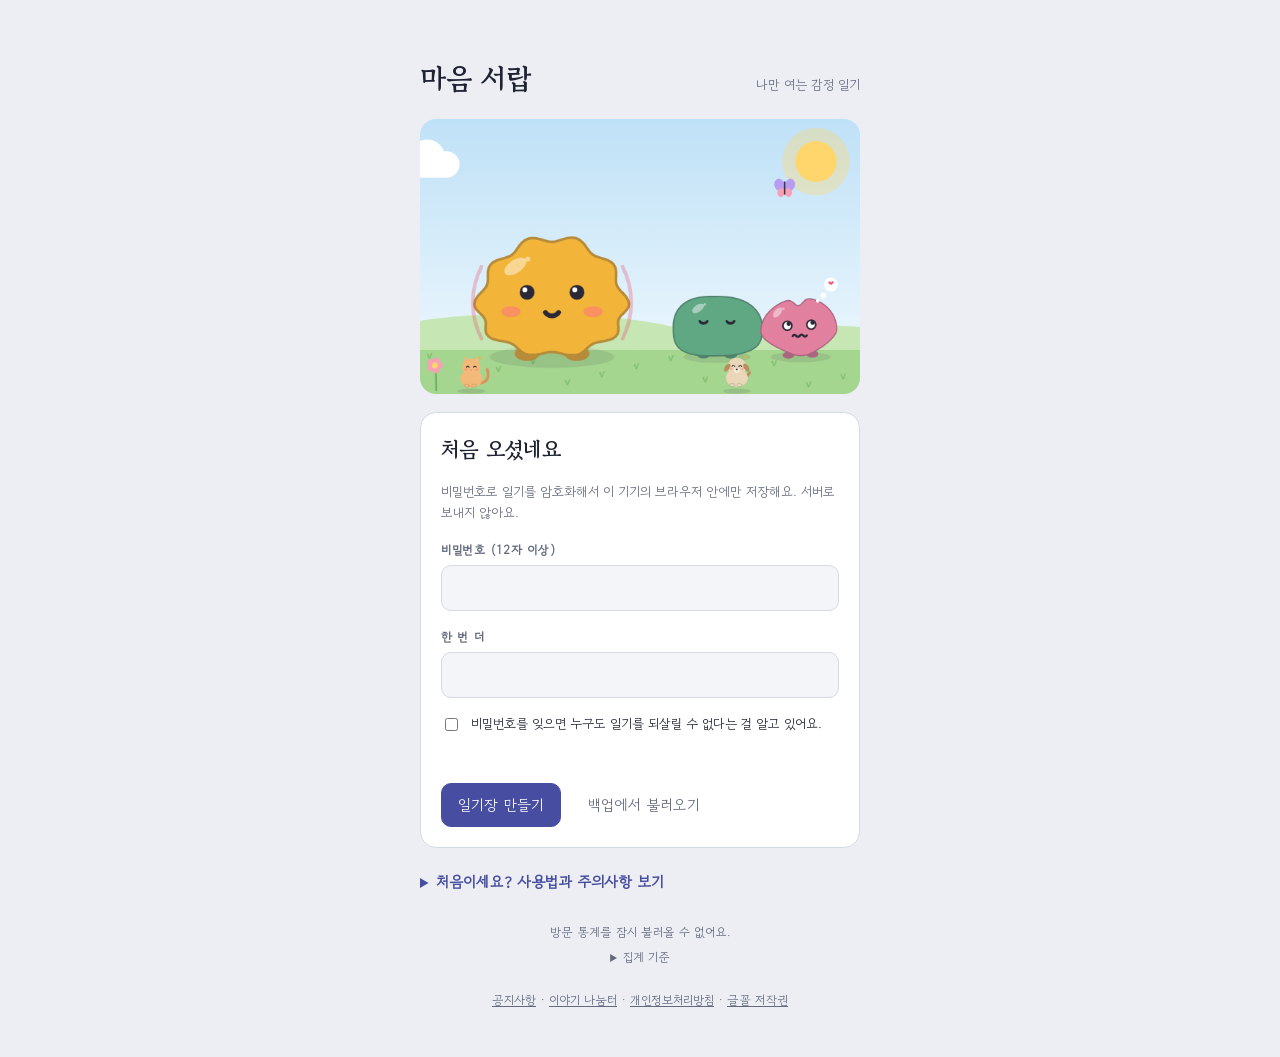
==== commit 0afc9cfa: "Add aggregate visit counts, privacy controls, notices and project safeguards" ====
--- a/index.html
+++ b/index.html
@@ -6,7 +6,7 @@
 <title>마음 서랍</title>
 <meta name="description" content="세밀한 감정 단어와 귀여운 감정 캐릭터로 쓰는, 나만 여는 감정 일기">
 <meta name="referrer" content="no-referrer">
-<meta http-equiv="Content-Security-Policy" content="default-src 'self'; script-src 'self' 'unsafe-inline'; style-src 'self' 'unsafe-inline'; img-src 'self' blob: data:; media-src 'self' blob:; connect-src 'self'; font-src 'self'; object-src 'none'; base-uri 'self'; form-action 'none'">
+<meta http-equiv="Content-Security-Policy" content="default-src 'self'; script-src 'self' 'unsafe-inline'; style-src 'self' 'unsafe-inline'; img-src 'self' blob: data:; media-src 'self' blob:; connect-src 'self' https://maeum-seorap.vercel.app; font-src 'self'; object-src 'none'; base-uri 'self'; form-action 'none'">
 <meta name="theme-color" content="#474DA0">
 <link rel="stylesheet" href="fonts/fonts.css">
 <link rel="manifest" href="manifest.webmanifest">
@@ -19,6 +19,7 @@
 [hidden]{display:none!important}
 .site-foot{text-align:center;font-size:12px;color:var(--muted);padding-top:24px}
 .site-foot a{color:var(--muted)}
+.visit-summary{max-width:760px;margin:24px auto 0;text-align:center;font-size:12px;color:var(--muted)}.visit-summary p{margin:6px 0}.visit-summary details{max-width:520px;margin:0 auto}.visit-summary summary{cursor:pointer}.visit-summary a{color:var(--muted)}
 </style>
 
 <meta name="claude:viewport-fit-sides" content="cover">
@@ -1196,9 +1197,11 @@
 })();
 </script>
 
+<section class="visit-summary" aria-label="방문 통계"><p id="visitStats" role="status">방문 통계 불러오는 중…</p><details><summary>집계 기준</summary><p>같은 브라우저·사이트 주소에서 하루 1회 집계해요. 누적은 일별 방문 수의 합계이며, 실제 사람 수와 달라요. 다른 기기·주소·브라우저나 저장소 삭제, 자동 접속으로 중복될 수 있어요.</p><p id="visitSince"></p><label><input type="checkbox" id="visitExclude"> 이 브라우저의 이후 방문은 집계에서 제외</label><p>일기·감정·비밀번호는 전송하지 않아요. <a href="privacy.html#visits">통계 안내</a></p></details></section>
 <footer class="site-foot"><a href="notices.html">공지사항</a> · <a href="community.html">이야기 나눔터</a> · <a href="privacy.html">개인정보처리방침</a> · <a href="privacy.html#fonts">글꼴 저작권</a></footer>
 <script>
 if('serviceWorker' in navigator){window.addEventListener('load',()=>{navigator.serviceWorker.register('sw.js').catch(()=>{});});}
 </script>
+<script src="visits.js" defer></script>
 </body>
 </html>
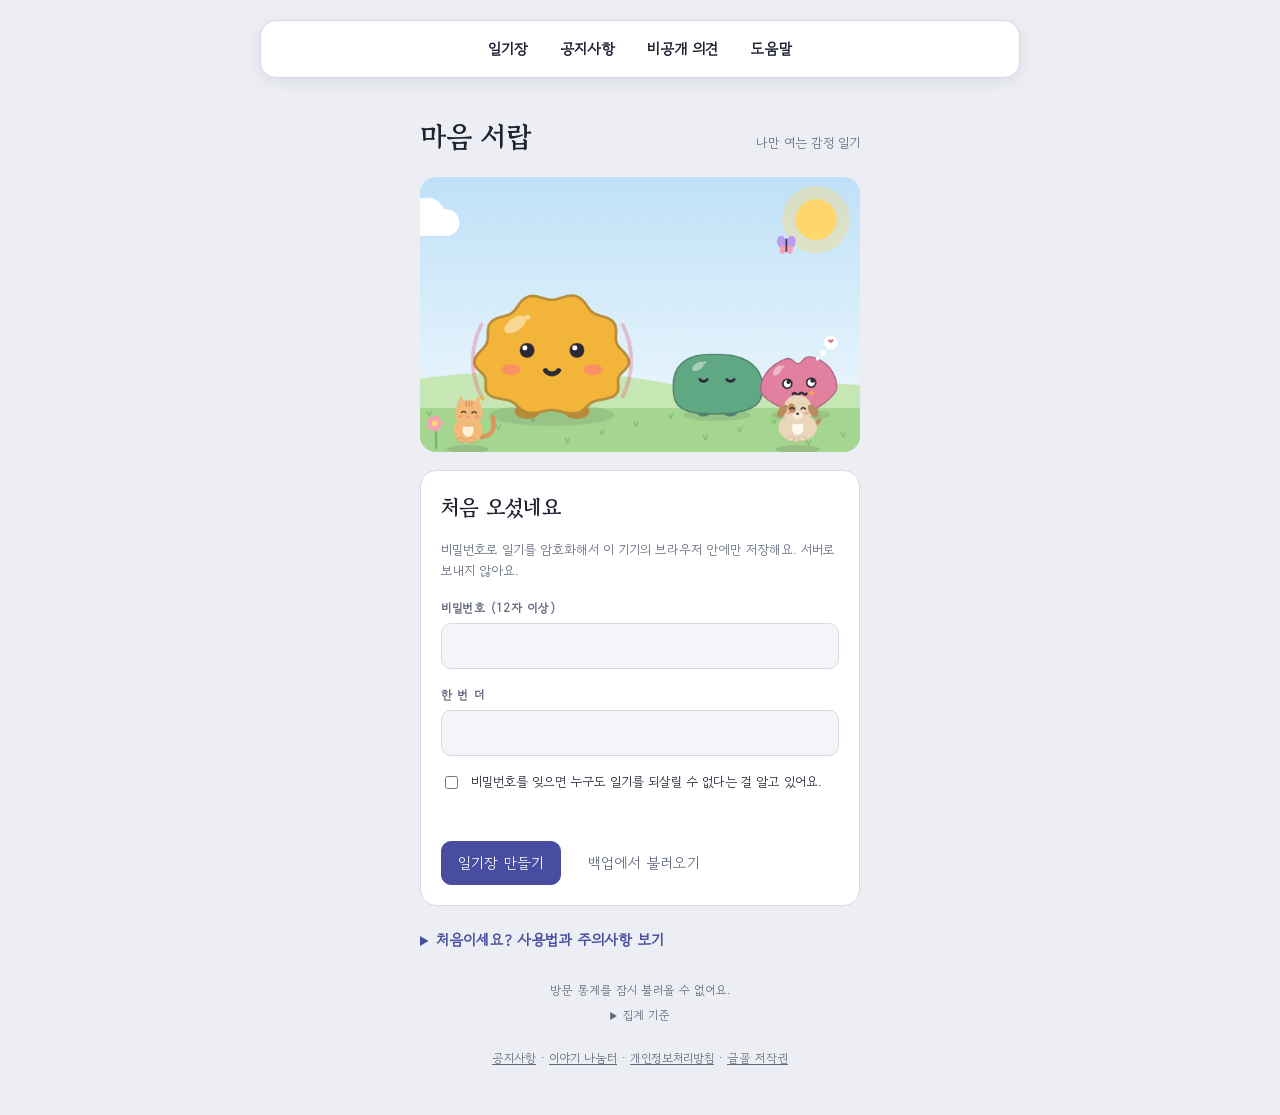
==== commit e6be41dd: "Reduce community maintenance, add top navigation and distinctive animated animals" ====
--- a/index.html
+++ b/index.html
@@ -20,6 +20,7 @@
 .site-foot{text-align:center;font-size:12px;color:var(--muted);padding-top:24px}
 .site-foot a{color:var(--muted)}
 .visit-summary{max-width:760px;margin:24px auto 0;text-align:center;font-size:12px;color:var(--muted)}.visit-summary p{margin:6px 0}.visit-summary details{max-width:520px;margin:0 auto}.visit-summary summary{cursor:pointer}.visit-summary a{color:var(--muted)}
+ .site-menu{position:sticky;top:8px;z-index:20;display:flex;flex-wrap:wrap;align-items:center;justify-content:center;gap:8px;margin:0 auto 18px;max-width:760px;padding:8px;border:1px solid var(--line);border-radius:16px;background:var(--surface);box-shadow:0 4px 16px #18202b12}.site-menu>a,.site-menu summary{display:block;padding:8px 12px;border-radius:10px;color:var(--ink);font-weight:700;text-decoration:none;cursor:pointer}.site-menu a:hover{background:var(--sunk)}.site-menu details{position:relative}.site-menu details>div{position:absolute;right:0;min-width:160px;padding:10px;background:var(--surface);border:1px solid var(--line);border-radius:10px}.site-menu details a{display:block;padding:7px;color:var(--ink)}@media(max-width:480px){.site-menu{gap:2px}.site-menu>a,.site-menu summary{font-size:13px;padding:8px}}
 </style>
 
 <meta name="claude:viewport-fit-sides" content="cover">
@@ -166,7 +167,7 @@
 @media (prefers-reduced-motion:no-preference){.boing{animation:boing .45s cubic-bezier(.3,1.6,.5,1)}@keyframes boing{0%{transform:scale(.85)}60%{transform:scale(1.08)}100%{transform:scale(1)}}.fade{animation:fade .35s ease}@keyframes fade{from{opacity:.4;transform:translateY(4px)}to{opacity:1;transform:none}}}
 </style>
 </head>
-<body>
+<body><nav class="site-menu" aria-label="마음 서랍 메뉴"><a href="./">일기장</a><a href="notices.html">공지사항</a><a href="community.html">비공개 의견</a><details><summary>도움말</summary><div><a href="privacy.html">개인정보 안내</a><a href="privacy.html#fonts">저작권·글꼴</a></div></details></nav>
 
 
 <!-- ============ 잠금 화면 ============ -->
@@ -215,20 +216,20 @@
     </div>
   </header>
 
-  <div id="firstNotice" class="notice" hidden><div class="row" style="justify-content:space-between"><h3>마음 서랍에 오신 걸 환영해요</h3><button class="btn ghost small" id="hideNotice">확인했어요</button></div><p class="small">처음이라면 <b>안내</b> 탭에서 사용법과 주의사항을 먼저 읽어 주세요. 비밀번호를 잊거나 브라우저 기록을 지우면 일기가 사라질 수 있어서, 가끔 <b>백업</b> 탭에서 백업 파일을 저장해 두는 게 좋아요.</p></div>
+  <div id="firstNotice" class="notice" hidden><div class="row" style="justify-content:space-between"><h3>마음 서랍에 오신 걸 환영해요</h3><button class="btn ghost small" id="hideNotice">확인했어요</button></div><p class="small">오늘의 감정을 고르고 한 줄부터 써 보세요. 기록은 이 기기에만 남아요. 기기 변경·브라우저 데이터 삭제 전에는 <b>백업</b>을 해 주세요.</p></div>
   <div id="backupNudge" class="notice" hidden><div class="row" style="justify-content:space-between"><h3 id="nudgeTitle">백업한 지 오래됐어요</h3><button class="btn primary" id="nudgeGo">지금 백업하기</button></div><p class="small muted">휴대폰을 잃어버리거나 앱을 지워도 일기를 되살릴 수 있게, 백업 파일을 하나 저장해 두세요.</p></div>
 
   <!-- 쓰기 -->
   <section id="v-write" class="panel fade">
     <div class="row" style="justify-content:space-between"><h2 id="writeTitle">오늘의 마음</h2><input id="eDate" type="date" style="width:auto"></div>
-    <canvas id="previewArt" class="art" width="600" height="375" aria-label="고른 감정으로 그려진 그림"></canvas>
+    <canvas id="previewArt" class="art" width="600" height="375" aria-label="고른 감정으로 그려진 그림"></canvas><label class="row small"><input id="motionPause" type="checkbox"> 그림 움직임 멈추기</label>
     <div class="row" style="justify-content:space-between"><span class="muted small">대표 감정이 크게, 나머지 감정은 고른 순서대로 작게 나와요. 세기를 올리면 더 크게 움직여요.</span></div>
-    <details class="deco" open><summary>그림 꾸미기</summary>
+    <details class="deco"><summary>그림 꾸미기 · 동물 친구·배경·소품</summary>
       <div class="deco-body">
         <div class="field"><span class="lbl">배경</span><div id="sceneChips" class="fams"></div></div>
         <div class="field"><span class="lbl">동물 친구</span><div id="animalChips" class="fams"></div></div>
         <div class="field"><span class="lbl">소품</span><div id="propChips" class="fams"></div></div>
-        <p class="muted small">동물 친구와 꽃, 화분, 풍선, 구름은 대표 감정에 따라 표정과 모양이 바뀌어요.</p>
+        <p class="muted small">동물마다 크기와 습관이 달라요. 고양이는 고개를 갸웃하고, 강아지는 꼬리를 흔들며, 토끼는 살짝 뛰고 곰은 느릿하게 숨 쉬어요. 대표 감정에 따라 표정도 달라져요.</p>
       </div>
     </details>
 
@@ -497,7 +498,7 @@
   const PI=Math.PI,ex=rx*.34,ey=-ry*.98,my=-ry*.64,er=rx*.075;
   const rise=(sp,off)=>((t*sp+off)%1+1)%1;
   const cheeks=al=>{c.fillStyle=`rgba(255,110,135,${al})`;for(const s of [-1,1]){c.beginPath();c.ellipse(s*rx*.56,my-ry*.04,rx*.13,rx*.075,0,0,7);c.fill();}};
-  const font=(px,w=700)=>`${w} ${Math.round(px)}px "IBM Plex Sans KR",sans-serif`;
+  const font=(px,w=700)=>`${w} ${Math.round(px)}px "Gowun Dodum",sans-serif`;
   for(const k of list){c.save();c.lineCap='round';c.lineJoin='round';c.lineWidth=Math.max(1.5,rx*.05);
     switch(k){
       case 'blush':cheeks(.5);break;
@@ -614,7 +615,7 @@
 /* ---------- 배경 · 동물 · 소품 ---------- */
 const SCENES={auto:'자동 (감정 따라)',plain:'단색',field:'들판',room:'내 방',cafe:'카페',sea:'바다',rain:'비 오는 날',night:'밤하늘'};
 const FAM_SCENE={joy:'field',calm:'room',love:'cafe',sad:'rain',anger:'plain',anxiety:'night',shame:'room',tired:'night',mixed:'sea',timid:'room',prickly:'plain'};
-const ANIMALS={cat:'고양이',dog:'강아지',rabbit:'토끼',bear:'곰',bird:'새'};
+const ANIMALS={cat:'갸웃 고양이',dog:'꼬리 강아지',rabbit:'폴짝 토끼',bear:'느긋한 곰',bird:'파닥 작은 새'};
 const ITEMS={flower:'꽃',plant:'화분',balloon:'풍선',cloud:'구름',rainbow:'무지개',star:'별',heart:'하트',butterfly:'나비',coffee:'커피',book:'책',cake:'케이크',gift:'선물'};
 const SKY=['cloud','rainbow','balloon','star','heart','bird'];
 const MOOD={joy:'happy',calm:'calm',love:'love',sad:'sad',anger:'angry',anxiety:'nervous',shame:'shy',tired:'sleepy',mixed:'confused',timid:'nervous',prickly:'angry'};
@@ -709,6 +710,11 @@
     case 'sleepy':sy=.8;sx=1.1;break;
     case 'confused':rot=.14+S(t*1.6+ph)*.05;break;
   }
+  // 각 친구의 습관은 감정 동작 위에 작게 더한다. 기본 도안은 직접 그린 벡터이다.
+  if(kind==='cat'){rot+=S(t*.85+ph)*.065;sy+=S(t*1.4+ph)*.025;}
+  if(kind==='dog'){dy-=Math.abs(S(t*2.2+ph))*s*.06;sx+=S(t*2.2+ph)*.025;}
+  if(kind==='rabbit'){dy-=Math.pow(Math.max(0,S(t*1.7+ph)),6)*s*.28;}
+  if(kind==='bear'){sy+=S(t*.9+ph)*.045;rot+=S(t*.6+ph)*.025;}
   const col={cat:'#F3B979',dog:'#EAD6B8',rabbit:'#FFFFFF',bear:'#C49A72'}[kind],dark={cat:'#DB955C',dog:'#B98D5E',rabbit:'#F4B6C2',bear:'#9A7050'}[kind];
   const down=mood==='sad'||mood==='shy'||mood==='sleepy',flat=mood==='angry',ol='rgba(43,41,53,.18)';
   c.save();c.fillStyle='rgba(40,30,60,.12)';c.beginPath();c.ellipse(x,gy+1,s*.75,s*.14,0,0,7);c.fill();
@@ -719,8 +725,11 @@
   if(kind==='dog'){c.save();c.translate(s*.5,-s*.45);c.rotate(down?1.1:mood==='happy'?-.6+S(t*16)*.5:-.4+S(t*3)*.15);c.fillStyle=dark;c.beginPath();c.ellipse(s*.2,0,s*.22,s*.08,0,0,7);c.fill();c.restore();}
   if(kind==='rabbit'||kind==='bear'){c.fillStyle=kind==='rabbit'?'#FFFFFF':dark;c.strokeStyle=ol;c.lineWidth=1;c.beginPath();c.arc(s*.58,-s*.32,s*.13,0,7);c.fill();if(kind==='rabbit')c.stroke();}
   // 몸통과 발
-  c.fillStyle=col;c.strokeStyle=ol;c.lineWidth=1;c.beginPath();c.ellipse(0,-s*.45,s*.6,s*.48,0,0,7);c.fill();if(kind==='rabbit')c.stroke();
+  c.fillStyle=col;c.strokeStyle=ol;c.lineWidth=1;c.beginPath();c.ellipse(0,-s*.45,s*(kind==='bear'?.67:kind==='rabbit'?.43:kind==='dog'?.66:.52),s*(kind==='rabbit'?.58:.48),0,0,7);c.fill();if(kind==='rabbit')c.stroke();
   for(const px of [-s*.25,s*.15]){c.fillStyle=col;c.beginPath();c.ellipse(px,-s*.06,s*.14,s*.09,0,0,7);c.fill();c.stroke();}
+  // 줄무늬·앞가슴·배 무늬를 서로 다르게 그려요.
+  c.fillStyle=kind==='cat'?'#FFF1D8':kind==='dog'?'#FFF8EB':kind==='bear'?'#E8C9A1':'#FBE4ED';
+  c.beginPath();c.ellipse(0,-s*.43,s*(kind==='bear'?.35:.2),s*.24,0,0,7);c.fill();
   // 머리
   const hr=s*.5,hx=mood==='sleepy'?-s*.35:0,hy=mood==='sleepy'?-s*.6:mood==='shy'?-s*.95:-s*1.05;
   if(kind==='cat')for(const sd of [-1,1]){c.save();c.translate(hx+sd*hr*.55,hy-hr*.55);c.rotate(sd*(flat?1.0:down?.6:.15));c.fillStyle=col;c.beginPath();c.moveTo(-hr*.32,0);c.lineTo(hr*.32,0);c.lineTo(0,-hr*.75);c.closePath();c.fill();c.fillStyle='#F4B6C2';c.beginPath();c.moveTo(-hr*.16,-hr*.05);c.lineTo(hr*.16,-hr*.05);c.lineTo(0,-hr*.45);c.closePath();c.fill();c.restore();}
@@ -730,10 +739,12 @@
   if(kind==='dog')for(const sd of [-1,1]){c.save();c.translate(hx+sd*hr*.85,hy-hr*.2);c.rotate(sd*(down?.05:mood==='happy'?-.5+S(t*8)*.1:-.25));c.fillStyle=dark;c.beginPath();c.ellipse(0,hr*.35,hr*.26,hr*.5,0,0,7);c.fill();c.restore();}
   if(kind==='dog'||kind==='bear'){c.fillStyle=kind==='dog'?'#F6EADB':'#E3C4A2';c.beginPath();c.ellipse(hx,hy+hr*.4,hr*.35,hr*.25,0,0,7);c.fill();}
   c.fillStyle=(kind==='rabbit'||kind==='cat')?'#E88A9C':INK;c.beginPath();c.ellipse(hx,hy+hr*.28,hr*.1,hr*.07,0,0,7);c.fill();
+  if(kind==='cat'){c.strokeStyle=dark;c.lineWidth=hr*.09;for(const dx of [-.22,0,.22]){c.beginPath();c.moveTo(hx+hr*dx,hy-hr*.85);c.lineTo(hx+hr*dx*.8,hy-hr*.55);c.stroke();}}
+  if(kind==='dog'){c.fillStyle=dark;c.beginPath();c.ellipse(hx-hr*.4,hy-hr*.1,hr*.25,hr*.34,-.3,0,7);c.fill();}
   aFace(c,mood,hx,hy-hr*.05,hr,t);
   // 머리 위 표시
   const ax=hx+hr*.95,ay=hy-hr*1.35,u=((t*.4+ph*.3)%1+1)%1;
-  c.font=`700 ${Math.round(hr*.9)}px "IBM Plex Sans KR",sans-serif`;c.fillStyle=INK;
+  c.font=`700 ${Math.round(hr*.9)}px "Gowun Dodum",sans-serif`;c.fillStyle=INK;
   if(mood==='sleepy'){c.globalAlpha=1-u;c.fillText('z',ax+u*6,ay-u*10);c.globalAlpha=1;}
   if(mood==='confused')c.fillText('?',ax,ay);
   if(mood==='love'){c.fillStyle=`rgba(232,69,107,${1-u})`;heart(c,ax,ay-u*10,hr*.35);}
@@ -769,7 +780,7 @@
       c.fillStyle='#F47C8E';c.beginPath();c.ellipse(x,y,rx,ry,droop?.4:0,0,7);c.fill();c.fillStyle='rgba(255,255,255,.5)';c.beginPath();c.ellipse(x-rx*.4,y-ry*.4,rx*.22,ry*.18,-.5,0,7);c.fill();break;}
     case 'star':[[.42,40],[.55,24],[.5,70],[.05,30],[.33,22]].forEach(([px,y],i)=>{const tw=.5+.5*S(t*3+i*1.7);c.fillStyle=`rgba(242,181,58,${.4+.6*tw})`;star4(c,W*px,y,5+tw*4);});break;
     case 'heart':for(let i=0;i<3;i++){const b=S(t*2+i*2)*5,s=(mood==='love'?10:7)-i;c.fillStyle=`rgba(232,69,107,${.85-i*.15})`;heart(c,W*(.46+i*.06),40+i*14+b,s);}break;
-    case 'bird':drawBird(c,W*.1+S(t*.8)*18,100+S(t*2)*8,26,t,mood);break;
+    case 'bird':drawBird(c,W*.16+S(t*.8)*34,105+S(t*1.7)*16,32,t,mood);break;
     case 'butterfly':{const x=W*.5+S(t*.7)*W*.38,y=110+S(t*1.9)*30,f=Math.abs(S(t*12));c.translate(x,y);
       c.save();c.scale(f*.8+.2,1);c.fillStyle='#B79CF2';c.beginPath();c.ellipse(-7,-3,7,9,-.4,0,7);c.fill();c.beginPath();c.ellipse(7,-3,7,9,.4,0,7);c.fill();
       c.fillStyle='#F7A1B5';c.beginPath();c.ellipse(-5,7,5,6,.3,0,7);c.fill();c.beginPath();c.ellipse(5,7,5,6,-.3,0,7);c.fill();c.restore();c.fillStyle=INK;c.fillRect(-1,-8,2,18);break;}
@@ -790,10 +801,10 @@
       else{c.fillStyle='#FFB347';c.beginPath();c.ellipse(x+7,gy-33,2.4,3.4+S(t*12)*.6,0,0,7);c.fill();}break;}
     case 'gift':{const x=300,lid=(mood==='happy'||mood==='love')?Math.max(0,S(t*3))*5:0;c.fillStyle='#8FB7F0';c.fillRect(x-12,gy-16,24,16);c.fillRect(x-13,gy-20-lid,26,5);
       c.fillStyle='#F5C04A';c.fillRect(x-2,gy-16,4,16);c.fillRect(x-2,gy-20-lid,4,5);c.beginPath();c.ellipse(x-5,gy-23-lid,5,3.5,-.5,0,7);c.fill();c.beginPath();c.ellipse(x+5,gy-23-lid,5,3.5,.5,0,7);c.fill();break;}
-    case 'cat':drawAnimal(c,'cat',70,gy,25,t,mood,0);break;
-    case 'rabbit':drawAnimal(c,'rabbit',122,gy,23,t,mood,1);break;
-    case 'bear':drawAnimal(c,'bear',360,gy,25,t,mood,2);break;
-    case 'dog':drawAnimal(c,'dog',432,gy,25,t,mood,3);break;
+    case 'cat':drawAnimal(c,'cat',65,gy,38,t,mood,0);break;
+    case 'rabbit':drawAnimal(c,'rabbit',145,gy,32,t,mood,1);break;
+    case 'bear':drawAnimal(c,'bear',395,gy,48,t,mood,2);break;
+    case 'dog':drawAnimal(c,'dog',515,gy,40,t,mood,3);break;
   }
   c.restore();
 }
@@ -808,7 +819,7 @@
   drawScene(c,sc,col,t,W,H);
   props.filter(p=>SKY.includes(p)).forEach(p=>drawProp(c,p,mood,t,W,H));
   if(!ws.length){drawChar(c,'neutral',W/2,G,84,t,.6,ph,popE);
-    c.font='500 16px "IBM Plex Sans KR",sans-serif';c.textAlign='center';const msg='감정을 고르면 표정이 생겨요',tw=c.measureText(msg).width;
+    c.font='500 16px "Gowun Dodum",sans-serif';c.textAlign='center';const msg='감정을 고르면 표정이 생겨요',tw=c.measureText(msg).width;
     c.fillStyle='rgba(255,255,255,.8)';c.beginPath();c.roundRect?c.roundRect(W/2-tw/2-14,34,tw+28,30,15):c.rect(W/2-tw/2-14,34,tw+28,30);c.fill();c.fillStyle='#4A4E62';c.fillText(msg,W/2,55);}
   else if(ws.length===1)drawChar(c,ws[0],W/2,G,104,t,a,ph,popE);
   else{
@@ -817,7 +828,7 @@
       let size=n===1?62:n===2?54-i*6:Math.max(24,40-i*1.8);size*=Math.pow(.88,r);return{w,x:x0+sp*(j+.5),g:G-r*46,size,i,r};});
     items.sort((p,q)=>q.r-p.r).forEach(o=>drawChar(c,o.w,o.x,o.g,o.size,t+(o.i+1)*.7,a,ph+o.i+1,popE));
     drawChar(c,ws[0],W*.3,G,100,t,a,ph,popE);
-    if(extra>0){c.font='700 15px "IBM Plex Sans KR",sans-serif';c.textAlign='center';c.fillStyle='rgba(255,255,255,.85)';c.beginPath();c.arc(W*.95,G-150,17,0,7);c.fill();c.fillStyle=INK;c.fillText('+'+extra,W*.95,G-145);}
+    if(extra>0){c.font='700 15px "Gowun Dodum",sans-serif';c.textAlign='center';c.fillStyle='rgba(255,255,255,.85)';c.beginPath();c.arc(W*.95,G-150,17,0,7);c.fill();c.fillStyle=INK;c.fillText('+'+extra,W*.95,G-145);}
   }
   props.filter(p=>!SKY.includes(p)&&p!=='butterfly').forEach(p=>drawProp(c,p,mood,t,W,H));
   if(props.includes('butterfly'))drawProp(c,'butterfly',mood,t,W,H);
@@ -826,7 +837,7 @@
 
 /* 움직이는 그림 */
 const live=new Set();
-function frame(cv,ts){const s=cv._get();const u=cv._popAt?Math.min(1,(ts-cv._popAt)/600):1;drawArt(cv,s.words,s.intensity,s.seed,reduceMotion?.6:ts/1000,reduceMotion?1:u,s.deco);}
+function frame(cv,ts){const s=cv._get();const u=cv._popAt?Math.min(1,(ts-cv._popAt)/600):1;drawArt(cv,s.words,s.intensity,s.seed,(reduceMotion||$('motionPause')?.checked)?.6:ts/1000,(reduceMotion||$('motionPause')?.checked)?1:u,s.deco);}
 function animate(cv,get){cv._get=get;live.add(cv);frame(cv,performance.now());}
 function loop(ts){for(const cv of live){if(!cv.isConnected){live.delete(cv);continue;}if(!cv.getClientRects().length)continue;frame(cv,ts);}requestAnimationFrame(loop);}
 requestAnimationFrame(loop);
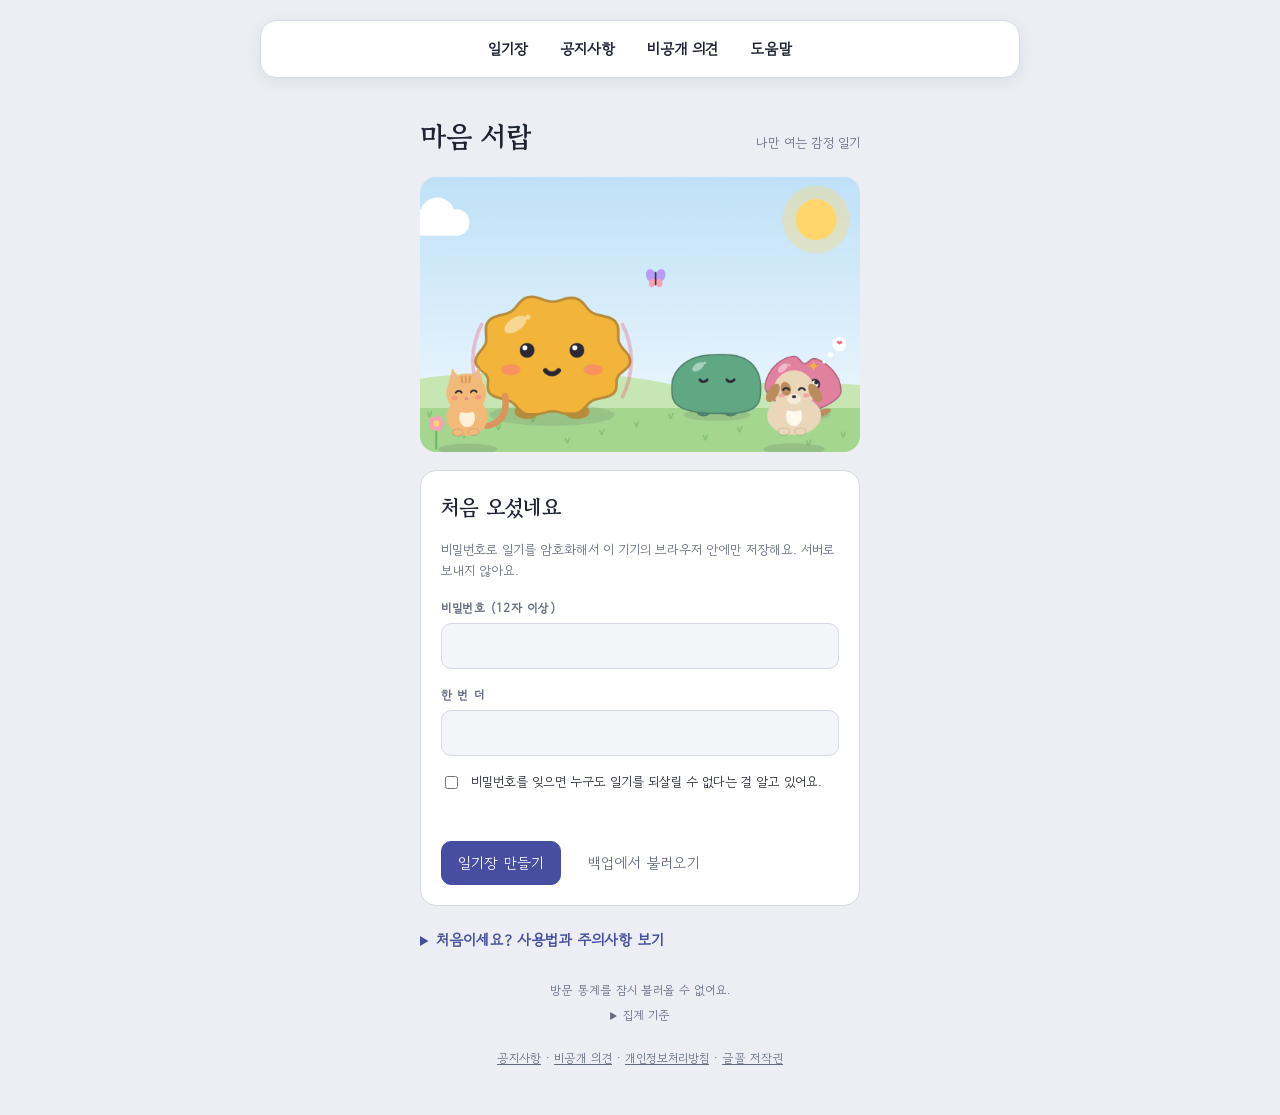
==== commit 2b8d0961: "Fix notice pagination markup and allow only its exact script hash" ====
--- a/index.html
+++ b/index.html
@@ -801,10 +801,10 @@
       else{c.fillStyle='#FFB347';c.beginPath();c.ellipse(x+7,gy-33,2.4,3.4+S(t*12)*.6,0,0,7);c.fill();}break;}
     case 'gift':{const x=300,lid=(mood==='happy'||mood==='love')?Math.max(0,S(t*3))*5:0;c.fillStyle='#8FB7F0';c.fillRect(x-12,gy-16,24,16);c.fillRect(x-13,gy-20-lid,26,5);
       c.fillStyle='#F5C04A';c.fillRect(x-2,gy-16,4,16);c.fillRect(x-2,gy-20-lid,4,5);c.beginPath();c.ellipse(x-5,gy-23-lid,5,3.5,-.5,0,7);c.fill();c.beginPath();c.ellipse(x+5,gy-23-lid,5,3.5,.5,0,7);c.fill();break;}
-    case 'cat':drawAnimal(c,'cat',65,gy,38,t,mood,0);break;
-    case 'rabbit':drawAnimal(c,'rabbit',145,gy,32,t,mood,1);break;
-    case 'bear':drawAnimal(c,'bear',395,gy,48,t,mood,2);break;
-    case 'dog':drawAnimal(c,'dog',515,gy,40,t,mood,3);break;
+    case 'cat':drawAnimal(c,'cat',65,gy,54,t,mood,0);break;
+    case 'rabbit':drawAnimal(c,'rabbit',165,gy,44,t,mood,1);break;
+    case 'bear':drawAnimal(c,'bear',380,gy,68,t,mood,2);break;
+    case 'dog':drawAnimal(c,'dog',510,gy,56,t,mood,3);break;
   }
   c.restore();
 }
@@ -1209,7 +1209,7 @@
 </script>
 
 <section class="visit-summary" aria-label="방문 통계"><p id="visitStats" role="status">방문 통계 불러오는 중…</p><details><summary>집계 기준</summary><p>같은 브라우저·사이트 주소에서 하루 1회 집계해요. 누적은 일별 방문 수의 합계이며, 실제 사람 수와 달라요. 다른 기기·주소·브라우저나 저장소 삭제, 자동 접속으로 중복될 수 있어요.</p><p id="visitSince"></p><label><input type="checkbox" id="visitExclude"> 이 브라우저의 이후 방문은 집계에서 제외</label><p>일기·감정·비밀번호는 전송하지 않아요. <a href="privacy.html#visits">통계 안내</a></p></details></section>
-<footer class="site-foot"><a href="notices.html">공지사항</a> · <a href="community.html">이야기 나눔터</a> · <a href="privacy.html">개인정보처리방침</a> · <a href="privacy.html#fonts">글꼴 저작권</a></footer>
+<footer class="site-foot"><a href="notices.html">공지사항</a> · <a href="community.html">비공개 의견</a> · <a href="privacy.html">개인정보처리방침</a> · <a href="privacy.html#fonts">글꼴 저작권</a></footer>
 <script>
 if('serviceWorker' in navigator){window.addEventListener('load',()=>{navigator.serviceWorker.register('sw.js').catch(()=>{});});}
 </script>
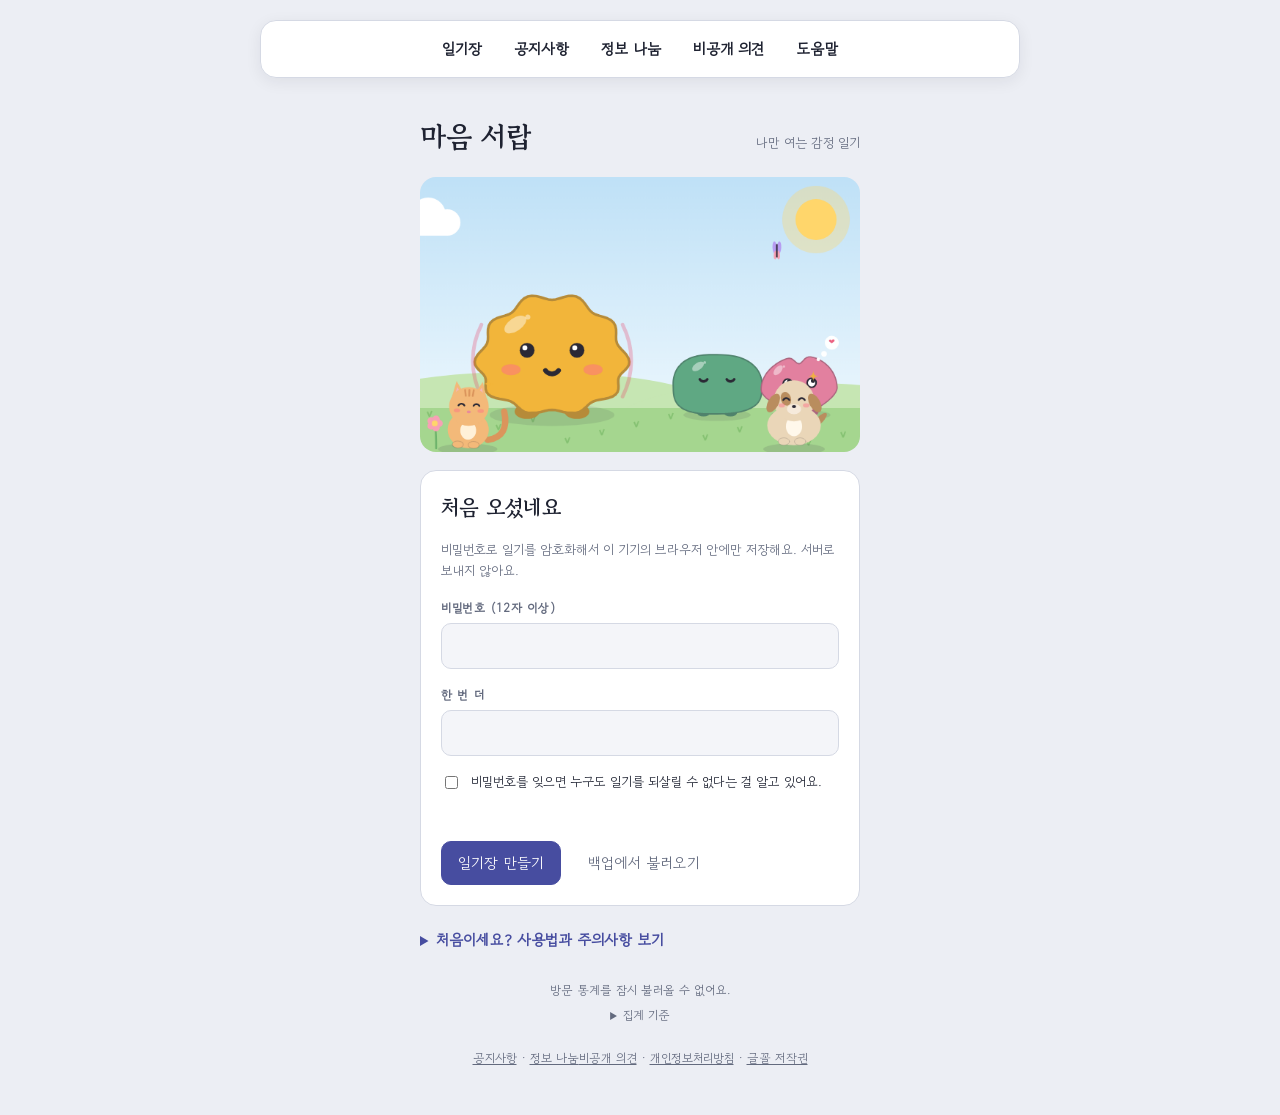
==== commit b2f39476: "Add moderated information sharing, common email accounts and private inbox separation" ====
--- a/index.html
+++ b/index.html
@@ -167,7 +167,7 @@
 @media (prefers-reduced-motion:no-preference){.boing{animation:boing .45s cubic-bezier(.3,1.6,.5,1)}@keyframes boing{0%{transform:scale(.85)}60%{transform:scale(1.08)}100%{transform:scale(1)}}.fade{animation:fade .35s ease}@keyframes fade{from{opacity:.4;transform:translateY(4px)}to{opacity:1;transform:none}}}
 </style>
 </head>
-<body><nav class="site-menu" aria-label="마음 서랍 메뉴"><a href="./">일기장</a><a href="notices.html">공지사항</a><a href="community.html">비공개 의견</a><details><summary>도움말</summary><div><a href="privacy.html">개인정보 안내</a><a href="privacy.html#fonts">저작권·글꼴</a></div></details></nav>
+<body><nav class="site-menu" aria-label="마음 서랍 메뉴"><a href="./">일기장</a><a href="notices.html">공지사항</a><a href="information.html">정보 나눔</a><a href="community.html">비공개 의견</a><details><summary>도움말</summary><div><a href="privacy.html">개인정보 안내</a><a href="privacy.html#fonts">저작권·글꼴</a></div></details></nav>
 
 
 <!-- ============ 잠금 화면 ============ -->
@@ -1209,7 +1209,7 @@
 </script>
 
 <section class="visit-summary" aria-label="방문 통계"><p id="visitStats" role="status">방문 통계 불러오는 중…</p><details><summary>집계 기준</summary><p>같은 브라우저·사이트 주소에서 하루 1회 집계해요. 누적은 일별 방문 수의 합계이며, 실제 사람 수와 달라요. 다른 기기·주소·브라우저나 저장소 삭제, 자동 접속으로 중복될 수 있어요.</p><p id="visitSince"></p><label><input type="checkbox" id="visitExclude"> 이 브라우저의 이후 방문은 집계에서 제외</label><p>일기·감정·비밀번호는 전송하지 않아요. <a href="privacy.html#visits">통계 안내</a></p></details></section>
-<footer class="site-foot"><a href="notices.html">공지사항</a> · <a href="community.html">비공개 의견</a> · <a href="privacy.html">개인정보처리방침</a> · <a href="privacy.html#fonts">글꼴 저작권</a></footer>
+<footer class="site-foot"><a href="notices.html">공지사항</a> · <a href="information.html">정보 나눔</a><a href="community.html">비공개 의견</a> · <a href="privacy.html">개인정보처리방침</a> · <a href="privacy.html#fonts">글꼴 저작권</a></footer>
 <script>
 if('serviceWorker' in navigator){window.addEventListener('load',()=>{navigator.serviceWorker.register('sw.js').catch(()=>{});});}
 </script>
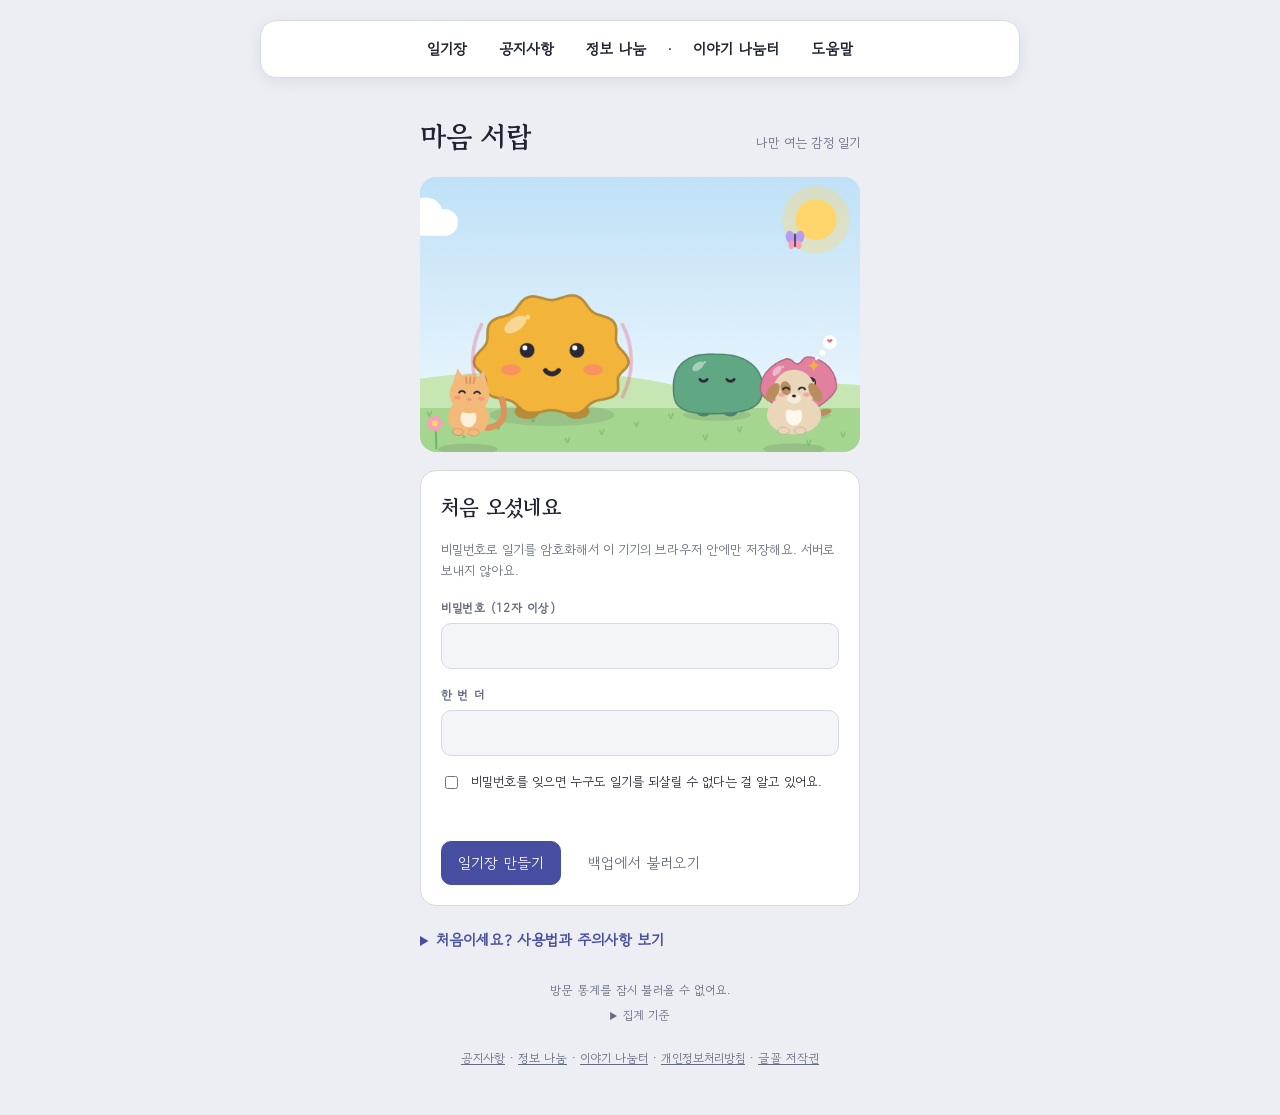
==== commit 3ff5f13f: "정보 나눔 닉네임 작성·일기 위험 신호 지원 안내 (index, information) Co-Authored-By: Claude Opus 5.5 <noreply@anthropic." ====
--- a/index.html
+++ b/index.html
@@ -165,9 +165,10 @@
 .confirm{border:1px solid var(--danger);border-radius:12px;padding:14px;display:flex;flex-direction:column;gap:10px}
 @media (max-width:480px){.card{grid-template-columns:96px 1fr}.card canvas{width:96px}h1{font-size:24px}}
 @media (prefers-reduced-motion:no-preference){.boing{animation:boing .45s cubic-bezier(.3,1.6,.5,1)}@keyframes boing{0%{transform:scale(.85)}60%{transform:scale(1.08)}100%{transform:scale(1)}}.fade{animation:fade .35s ease}@keyframes fade{from{opacity:.4;transform:translateY(4px)}to{opacity:1;transform:none}}}
+.care-now{margin-top:10px;background:#FFF4E5;color:#3b2a10;border:1px solid #F0C98A;border-radius:14px;padding:14px 16px}.care-now ul{margin:6px 0;padding-left:18px}.care-now a{color:inherit}
 </style>
 </head>
-<body><nav class="site-menu" aria-label="마음 서랍 메뉴"><a href="./">일기장</a><a href="notices.html">공지사항</a><a href="information.html">정보 나눔</a><a href="community.html">비공개 의견</a><details><summary>도움말</summary><div><a href="privacy.html">개인정보 안내</a><a href="privacy.html#fonts">저작권·글꼴</a></div></details></nav>
+<body><nav class="site-menu" aria-label="마음 서랍 메뉴"><a href="./">일기장</a><a href="notices.html">공지사항</a><a href="information.html">정보 나눔</a> · <a href="community.html">이야기 나눔터</a><details><summary>도움말</summary><div><a href="privacy.html">개인정보 안내</a><a href="privacy.html#fonts">저작권·글꼴</a></div></details></nav>
 
 
 <!-- ============ 잠금 화면 ============ -->
@@ -248,6 +249,17 @@
     </div>
     <div class="field"><label class="lbl" for="eTitle">한 줄 제목</label><input id="eTitle" type="text" maxlength="60" placeholder="오늘을 한 줄로 부른다면"></div>
     <div class="field"><label class="lbl" for="eBody">무슨 일이 있었나요</label><textarea id="eBody" placeholder="그 감정이 들었던 순간, 몸에서 느껴진 것, 하고 싶었던 말…"></textarea></div>
+    <div id="careNow" class="care-now" role="alert" hidden>
+      <b>많이 힘든 마음이 느껴져요. 혼자 견디지 않아도 돼요.</b>
+      <p>지금 바로 이야기할 수 있는 곳이 있어요. 이 안내는 이 기기 안에서만 확인하고, 일기 내용은 어디에도 보내지 않아요.</p>
+      <ul>
+        <li>자살예방상담전화 <a href="tel:109"><b>109</b></a> (24시간)</li>
+        <li>정신건강위기상담전화 <a href="tel:15770199"><b>1577-0199</b></a> (24시간)</li>
+        <li>청소년전화 <a href="tel:1388"><b>1388</b></a> · 지금 위험하면 <a href="tel:119"><b>119</b></a> / <a href="tel:112"><b>112</b></a></li>
+        <li>가까운 <b>응급실</b>이나 <b>정신건강의학과</b>, 지역 <b>정신건강복지센터</b>에서도 도움을 받을 수 있어요.</li>
+      </ul>
+      <p class="small">믿을 수 있는 사람에게 지금 연락해 "나 요즘 많이 힘들어"라고 한마디만 보내 보는 것도 좋아요.</p>
+    </div>
     <div class="field"><label class="lbl">사진·영상 (최대 10개, 영상은 50MB까지)</label><div id="mediaGrid" class="mgrid"></div>
       <label class="btn" for="mediaIn" style="align-self:flex-start;margin-top:10px">사진·영상 넣기</label><input id="mediaIn" type="file" accept="image/*,video/*" multiple hidden></div>
     <p id="saveMsg" class="msg"></p>
@@ -1209,7 +1221,11 @@
 </script>
 
 <section class="visit-summary" aria-label="방문 통계"><p id="visitStats" role="status">방문 통계 불러오는 중…</p><details><summary>집계 기준</summary><p>같은 브라우저·사이트 주소에서 하루 1회 집계해요. 누적은 일별 방문 수의 합계이며, 실제 사람 수와 달라요. 다른 기기·주소·브라우저나 저장소 삭제, 자동 접속으로 중복될 수 있어요.</p><p id="visitSince"></p><label><input type="checkbox" id="visitExclude"> 이 브라우저의 이후 방문은 집계에서 제외</label><p>일기·감정·비밀번호는 전송하지 않아요. <a href="privacy.html#visits">통계 안내</a></p></details></section>
-<footer class="site-foot"><a href="notices.html">공지사항</a> · <a href="information.html">정보 나눔</a><a href="community.html">비공개 의견</a> · <a href="privacy.html">개인정보처리방침</a> · <a href="privacy.html#fonts">글꼴 저작권</a></footer>
+<footer class="site-foot"><a href="notices.html">공지사항</a> · <a href="information.html">정보 나눔</a> · <a href="community.html">이야기 나눔터</a> · <a href="privacy.html">개인정보처리방침</a> · <a href="privacy.html#fonts">글꼴 저작권</a></footer>
+<script>
+// 위험 신호 안내: 일기 내용은 이 기기 안에서만 확인하고 어디에도 전송하지 않아요.
+(()=>{const t=document.getElementById('eBody'),box=document.getElementById('careNow');if(!t||!box)return;const RISK=/(자살|죽고\s*싶|죽어\s*버리|죽을\s*래|극단적\s*선택|자해|손목|목\s*매|뛰어\s*내리|사라지고\s*싶|살기\s*싫|살고\s*싶지\s*않|끝내고\s*싶|없어지고\s*싶|유서|수면제\s*모아)/;const check=()=>{if(RISK.test(t.value))box.hidden=false;};t.addEventListener('input',check);check();})();
+</script>
 <script>
 if('serviceWorker' in navigator){window.addEventListener('load',()=>{navigator.serviceWorker.register('sw.js').catch(()=>{});});}
 </script>
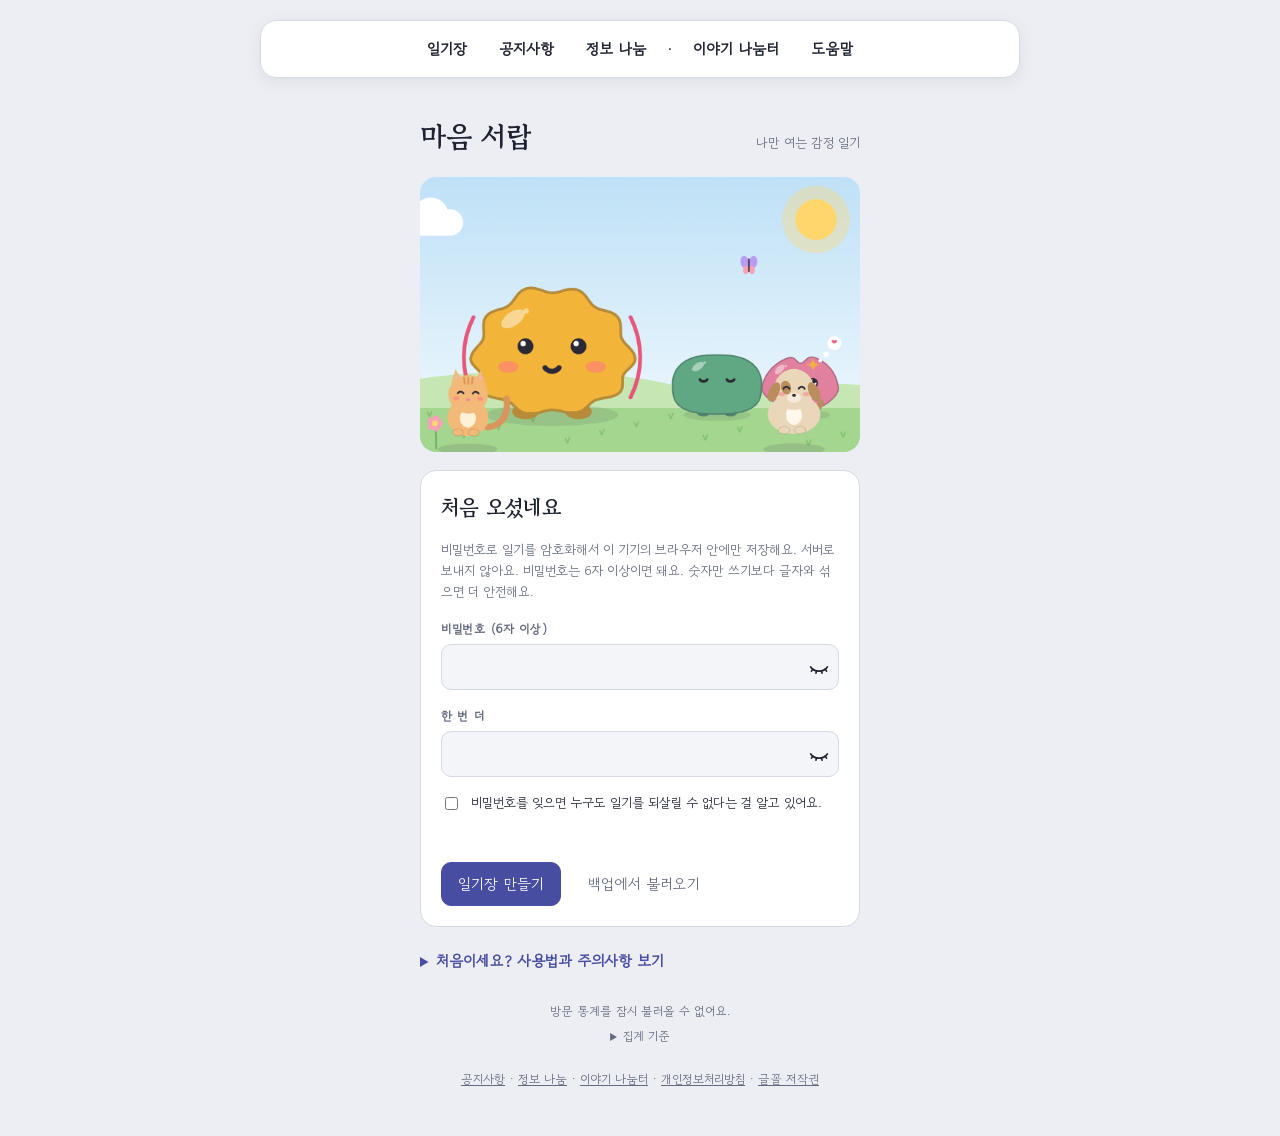
==== commit 856a3340: "칭찬 릴레이·공감·조회수·대댓글·비밀번호 보기·6자 비밀번호 (화면) Co-Authored-By: Claude Opus 5.5 <noreply@anthropic.com>" ====
--- a/index.html
+++ b/index.html
@@ -179,8 +179,8 @@
 
   <form id="setupForm" class="panel" hidden autocomplete="off">
     <h2>처음 오셨네요</h2>
-    <p class="muted small">비밀번호로 일기를 암호화해서 이 기기의 브라우저 안에만 저장해요. 서버로 보내지 않아요.</p>
-    <div class="field"><label class="lbl" for="pw1">비밀번호 (12자 이상)</label><input id="pw1" type="password" minlength="12" required></div>
+    <p class="muted small">비밀번호로 일기를 암호화해서 이 기기의 브라우저 안에만 저장해요. 서버로 보내지 않아요. 비밀번호는 6자 이상이면 돼요. 숫자만 쓰기보다 글자와 섞으면 더 안전해요.</p>
+    <div class="field"><label class="lbl" for="pw1">비밀번호 (6자 이상)</label><input id="pw1" type="password" minlength="6" required></div>
     <div class="field"><label class="lbl" for="pw2">한 번 더</label><input id="pw2" type="password" required></div>
     <label class="row small"><input id="pwAgree" type="checkbox" required> 비밀번호를 잊으면 누구도 일기를 되살릴 수 없다는 걸 알고 있어요.</label>
     <p id="setupMsg" class="msg"></p>
@@ -189,6 +189,7 @@
 
   <form id="unlockForm" class="panel" hidden autocomplete="off">
     <div class="field"><label class="lbl" for="pwIn">비밀번호</label><input id="pwIn" type="password" required autofocus></div>
+    <p class="muted small">지금 쓰던 비밀번호는 그대로 쓰면 돼요. 더 짧게(6자 이상) 바꾸고 싶으면 일기장을 연 뒤 아래쪽 <b>비밀번호 바꾸기</b>에서 바꿀 수 있어요.</p>
     <p id="unlockMsg" class="msg"></p>
     <div class="row"><button class="btn primary" type="submit">열기</button><button class="btn ghost" type="button" id="forgotBtn">비밀번호를 잊었어요</button></div>
     <div id="forgotBox" class="confirm" hidden>
@@ -295,8 +296,9 @@
     <div id="importBoxApp" class="panel"></div>
     <form class="panel" id="pwChange" autocomplete="off">
       <h2>비밀번호 바꾸기</h2>
+      <p class="muted small">원하면 바꾸세요(선택). 바꾸지 않으면 지금 비밀번호를 그대로 써요. 새 비밀번호는 6자 이상이에요.</p>
       <div class="field"><label class="lbl" for="pwOld">지금 비밀번호</label><input id="pwOld" type="password" required></div>
-      <div class="field"><label class="lbl" for="pwNew">새 비밀번호 (12자 이상)</label><input id="pwNew" type="password" minlength="12" required></div>
+      <div class="field"><label class="lbl" for="pwNew">새 비밀번호 (6자 이상)</label><input id="pwNew" type="password" minlength="6" required></div>
       <p id="pwMsg" class="msg"></p>
       <div class="row"><button class="btn" type="submit">바꾸기</button></div>
     </form>
@@ -873,7 +875,7 @@
 }
 
 $('setupForm').addEventListener('submit',async e=>{e.preventDefault();const m=$('setupMsg');m.className='msg err';
-  const a=$('pw1').value,b=$('pw2').value;if(a.length<12){m.textContent='비밀번호는 12자 이상이어야 해요.';return;}if(a!==b){m.textContent='두 비밀번호가 달라요.';return;}
+  const a=$('pw1').value,b=$('pw2').value;if(a.length<6){m.textContent='비밀번호는 6자 이상이어야 해요.';return;}if(a!==b){m.textContent='두 비밀번호가 달라요.';return;}
   m.className='msg';m.textContent='일기장을 만드는 중…';
   const salt=crypto.getRandomValues(new Uint8Array(16));S={key:await deriveKey(a,salt),salt,entries:[]};
   try{await persist();$('pw1').value=$('pw2').value='';enterApp();}catch(err){m.className='msg err';m.textContent=err.message;}
@@ -1176,7 +1178,7 @@
   try{navigator.clipboard.writeText(t.value).then(done,()=>{t.select();$('copyMsg').textContent='선택해 두었어요. Ctrl+C(⌘+C)로 복사하세요.';});}catch(e){t.select();$('copyMsg').textContent='선택해 두었어요. Ctrl+C(⌘+C)로 복사하세요.';}};
 $('pwChange').addEventListener('submit',async e=>{e.preventDefault();if(securityBusy)return;
   const m=$('pwMsg'),nw=$('pwNew').value;m.className='msg';
-  if(nw.length<12){m.className='msg err';m.textContent='새 비밀번호는 12자 이상이어야 해요.';return;}
+  if(nw.length<6){m.className='msg err';m.textContent='새 비밀번호는 6자 이상이어야 해요.';return;}
   securityBusy=true;$('appView').inert=true;const previous=S,staged=[];let committed=false;
   const button=e.target.querySelector('[type="submit"],button');if(button)button.disabled=true;
   try{
@@ -1226,6 +1228,7 @@
 // 위험 신호 안내: 일기 내용은 이 기기 안에서만 확인하고 어디에도 전송하지 않아요.
 (()=>{const t=document.getElementById('eBody'),box=document.getElementById('careNow');if(!t||!box)return;const RISK=/(자살|죽고\s*싶|죽어\s*버리|죽을\s*래|극단적\s*선택|자해|손목|목\s*매|뛰어\s*내리|사라지고\s*싶|살기\s*싫|살고\s*싶지\s*않|끝내고\s*싶|없어지고\s*싶|유서|수면제\s*모아)/;const check=()=>{if(RISK.test(t.value))box.hidden=false;};t.addEventListener('input',check);check();})();
 </script>
+<script src="pw-eye.js"></script>
 <script>
 if('serviceWorker' in navigator){window.addEventListener('load',()=>{navigator.serviceWorker.register('sw.js').catch(()=>{});});}
 </script>
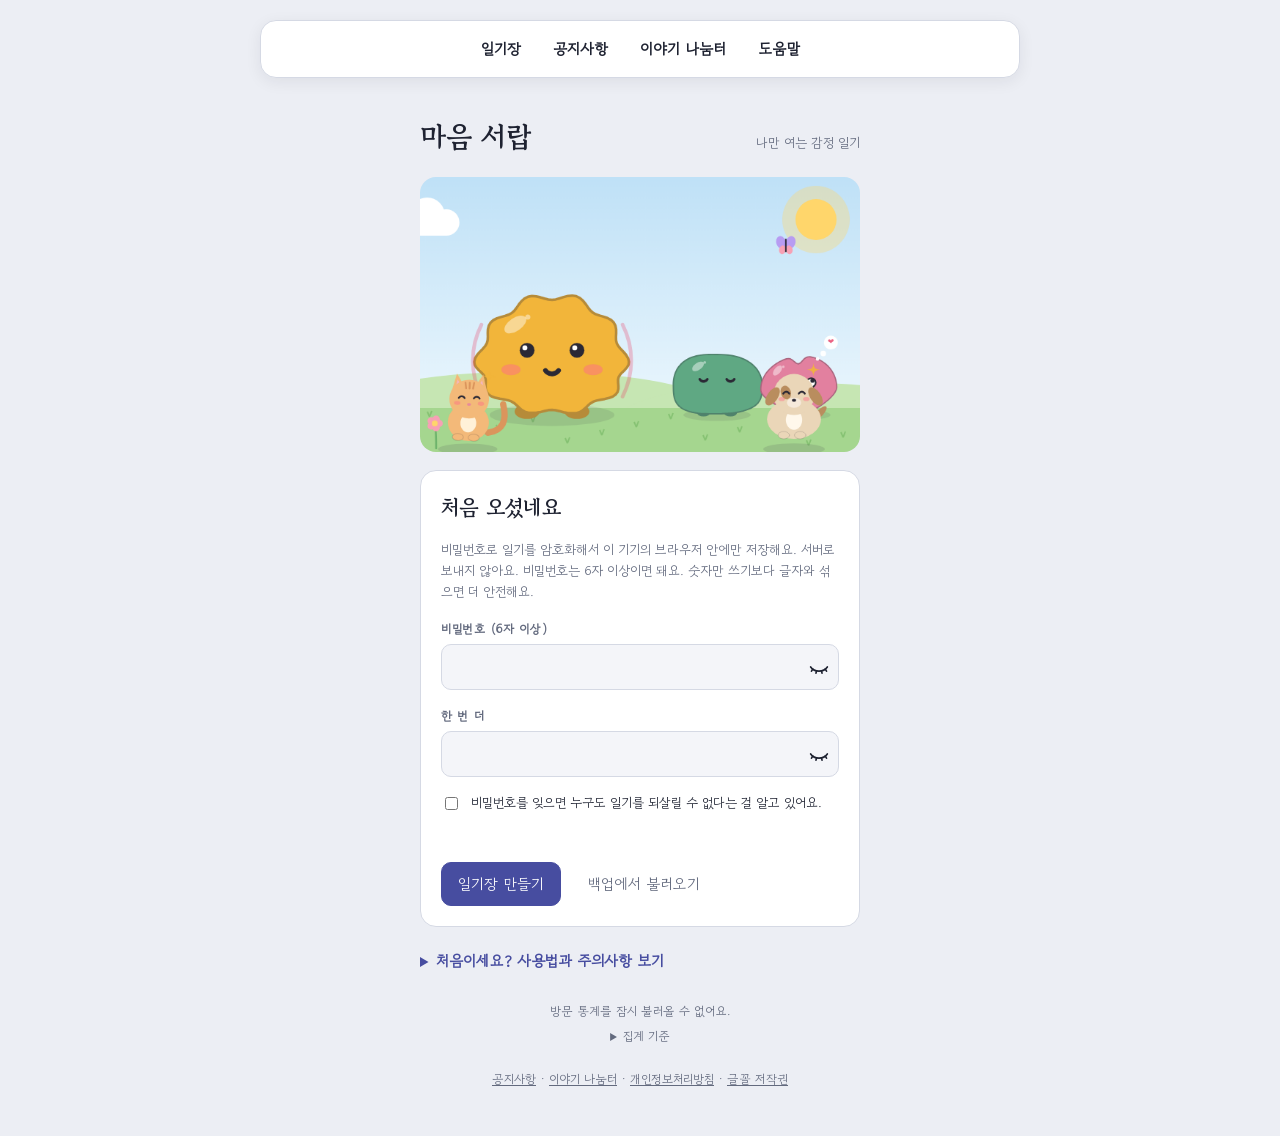
==== commit 17e23342: "게시판 목록·5개씩 페이지·오구오구 칭찬 게시판·고정 규칙 공지·정보 나눔 종료 (화면) Co-Authored-By: Claude Opus 5.5 <noreply@anthropic" ====
--- a/index.html
+++ b/index.html
@@ -168,7 +168,7 @@
 .care-now{margin-top:10px;background:#FFF4E5;color:#3b2a10;border:1px solid #F0C98A;border-radius:14px;padding:14px 16px}.care-now ul{margin:6px 0;padding-left:18px}.care-now a{color:inherit}
 </style>
 </head>
-<body><nav class="site-menu" aria-label="마음 서랍 메뉴"><a href="./">일기장</a><a href="notices.html">공지사항</a><a href="information.html">정보 나눔</a> · <a href="community.html">이야기 나눔터</a><details><summary>도움말</summary><div><a href="privacy.html">개인정보 안내</a><a href="privacy.html#fonts">저작권·글꼴</a></div></details></nav>
+<body><nav class="site-menu" aria-label="마음 서랍 메뉴"><a href="./">일기장</a><a href="notices.html">공지사항</a><a href="community.html">이야기 나눔터</a><details><summary>도움말</summary><div><a href="privacy.html">개인정보 안내</a><a href="privacy.html#fonts">저작권·글꼴</a></div></details></nav>
 
 
 <!-- ============ 잠금 화면 ============ -->
@@ -1223,7 +1223,7 @@
 </script>
 
 <section class="visit-summary" aria-label="방문 통계"><p id="visitStats" role="status">방문 통계 불러오는 중…</p><details><summary>집계 기준</summary><p>같은 브라우저·사이트 주소에서 하루 1회 집계해요. 누적은 일별 방문 수의 합계이며, 실제 사람 수와 달라요. 다른 기기·주소·브라우저나 저장소 삭제, 자동 접속으로 중복될 수 있어요.</p><p id="visitSince"></p><label><input type="checkbox" id="visitExclude"> 이 브라우저의 이후 방문은 집계에서 제외</label><p>일기·감정·비밀번호는 전송하지 않아요. <a href="privacy.html#visits">통계 안내</a></p></details></section>
-<footer class="site-foot"><a href="notices.html">공지사항</a> · <a href="information.html">정보 나눔</a> · <a href="community.html">이야기 나눔터</a> · <a href="privacy.html">개인정보처리방침</a> · <a href="privacy.html#fonts">글꼴 저작권</a></footer>
+<footer class="site-foot"><a href="notices.html">공지사항</a> · <a href="community.html">이야기 나눔터</a> · <a href="privacy.html">개인정보처리방침</a> · <a href="privacy.html#fonts">글꼴 저작권</a></footer>
 <script>
 // 위험 신호 안내: 일기 내용은 이 기기 안에서만 확인하고 어디에도 전송하지 않아요.
 (()=>{const t=document.getElementById('eBody'),box=document.getElementById('careNow');if(!t||!box)return;const RISK=/(자살|죽고\s*싶|죽어\s*버리|죽을\s*래|극단적\s*선택|자해|손목|목\s*매|뛰어\s*내리|사라지고\s*싶|살기\s*싫|살고\s*싶지\s*않|끝내고\s*싶|없어지고\s*싶|유서|수면제\s*모아)/;const check=()=>{if(RISK.test(t.value))box.hidden=false;};t.addEventListener('input',check);check();})();
